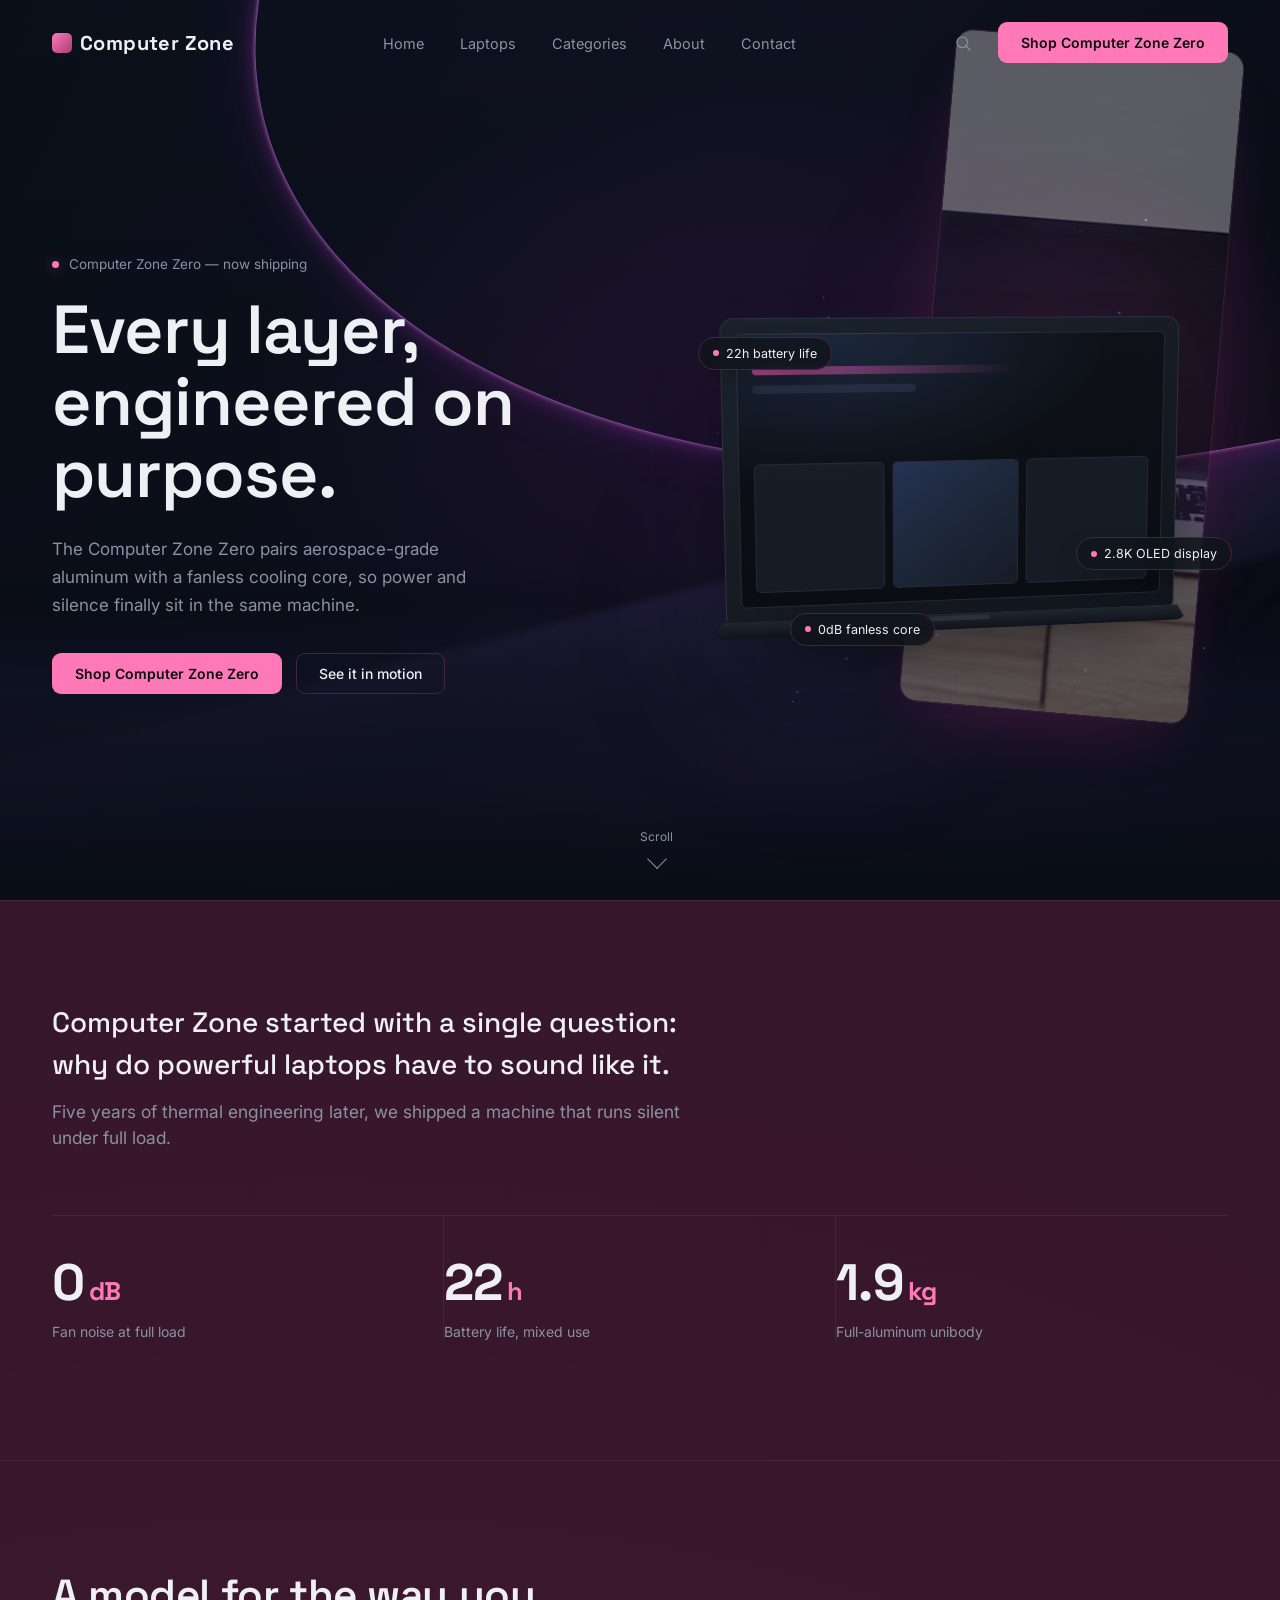
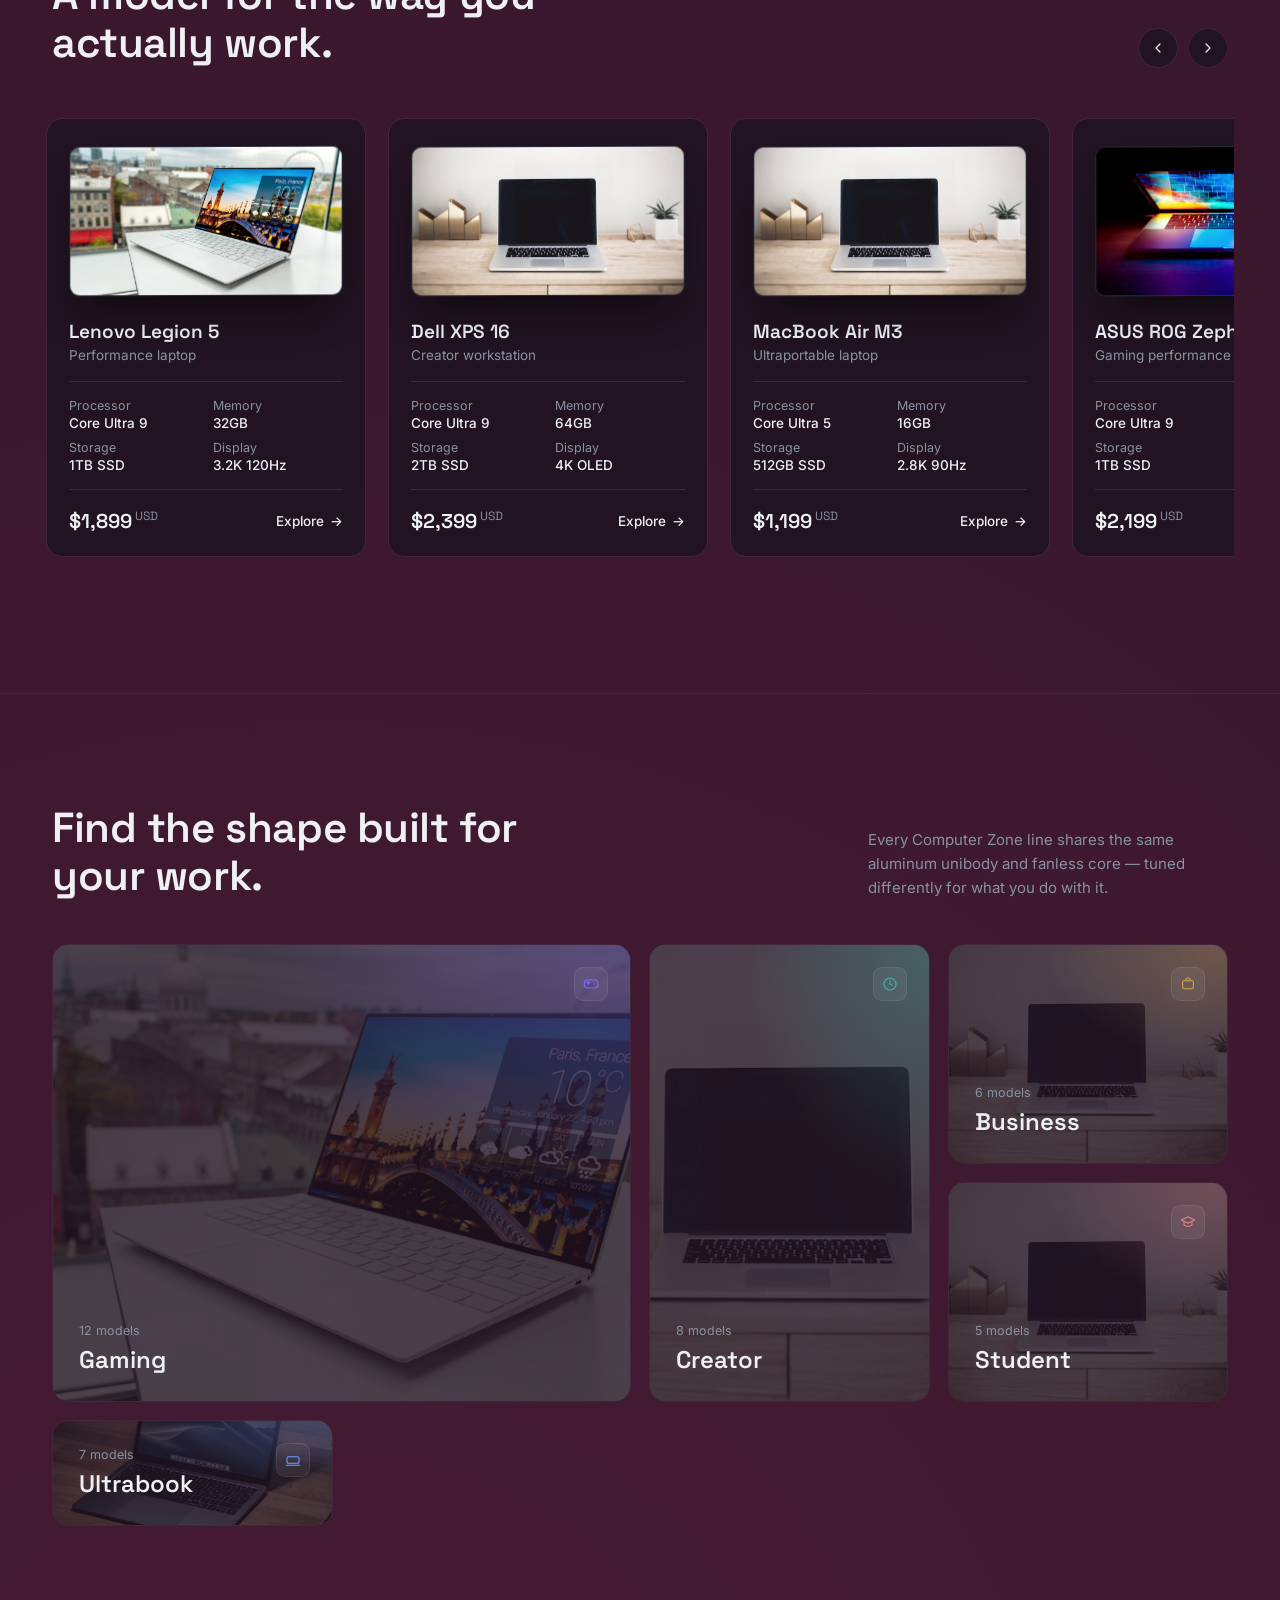
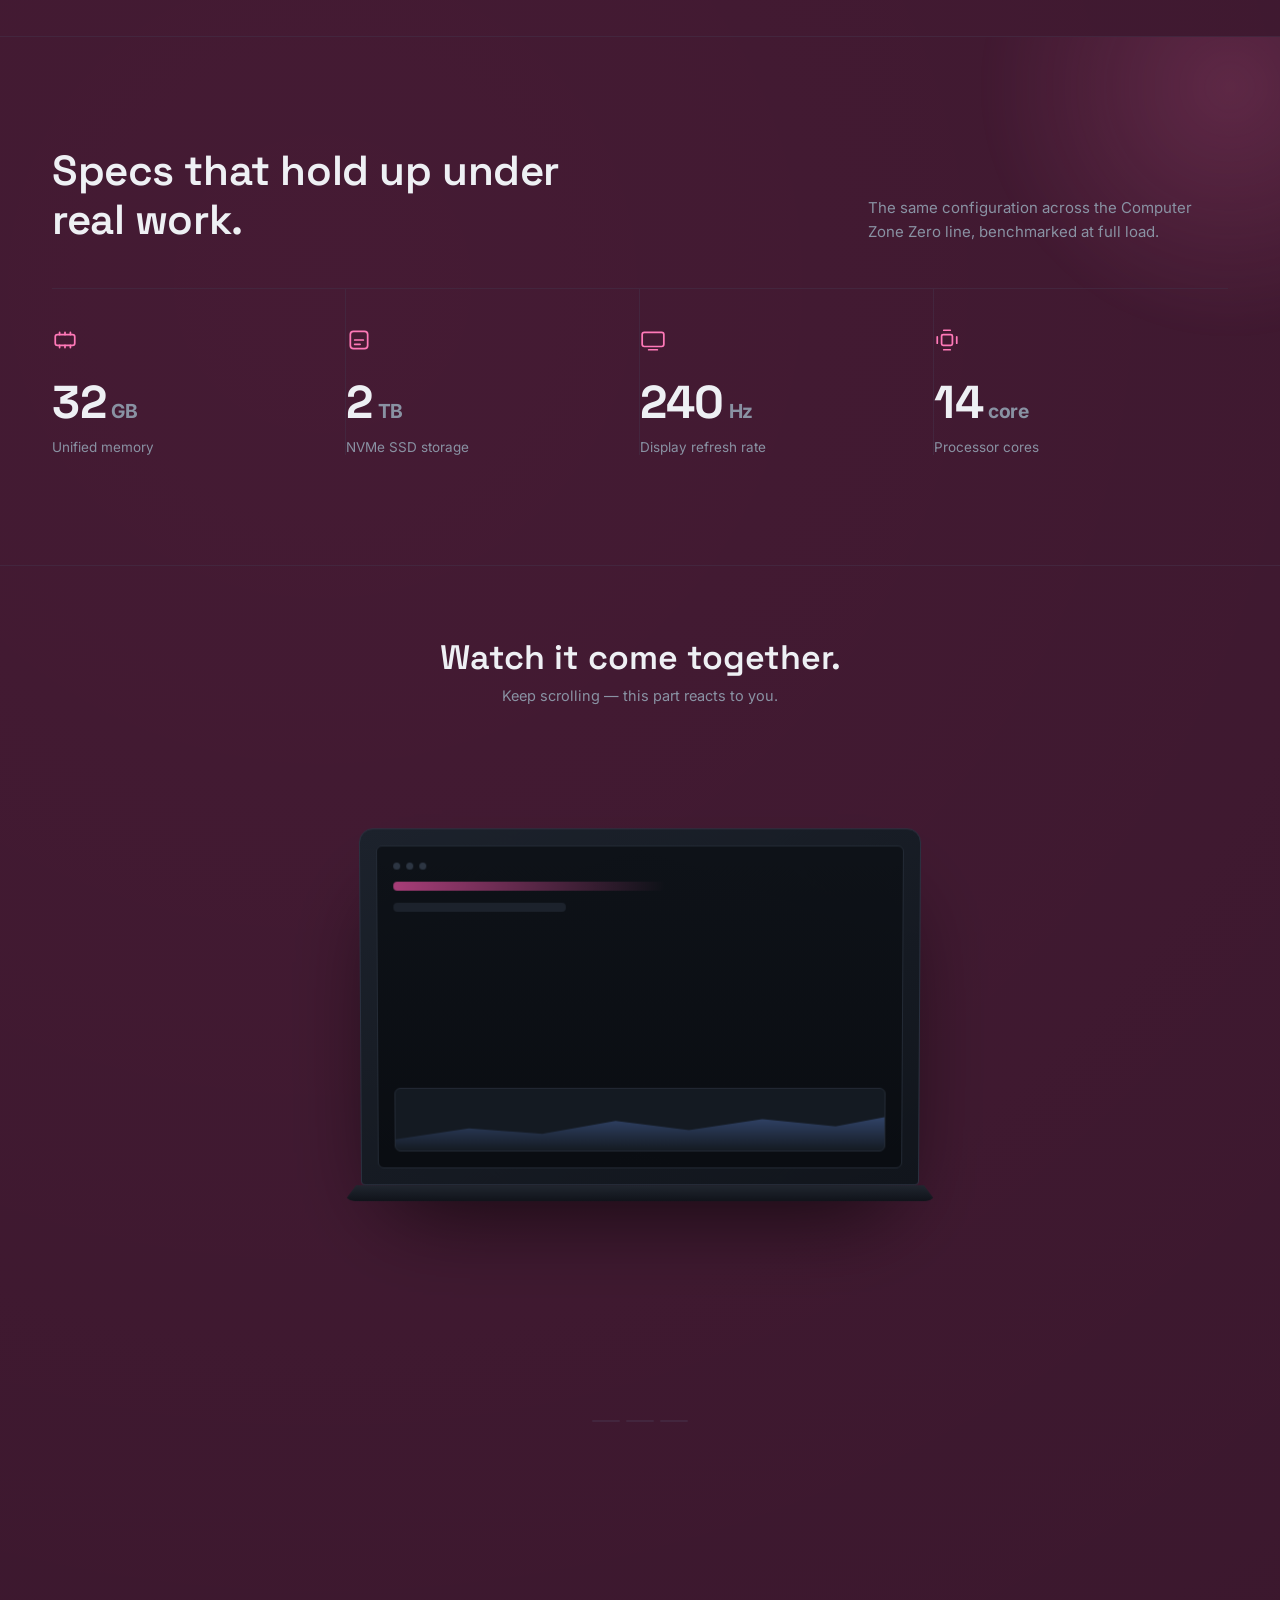
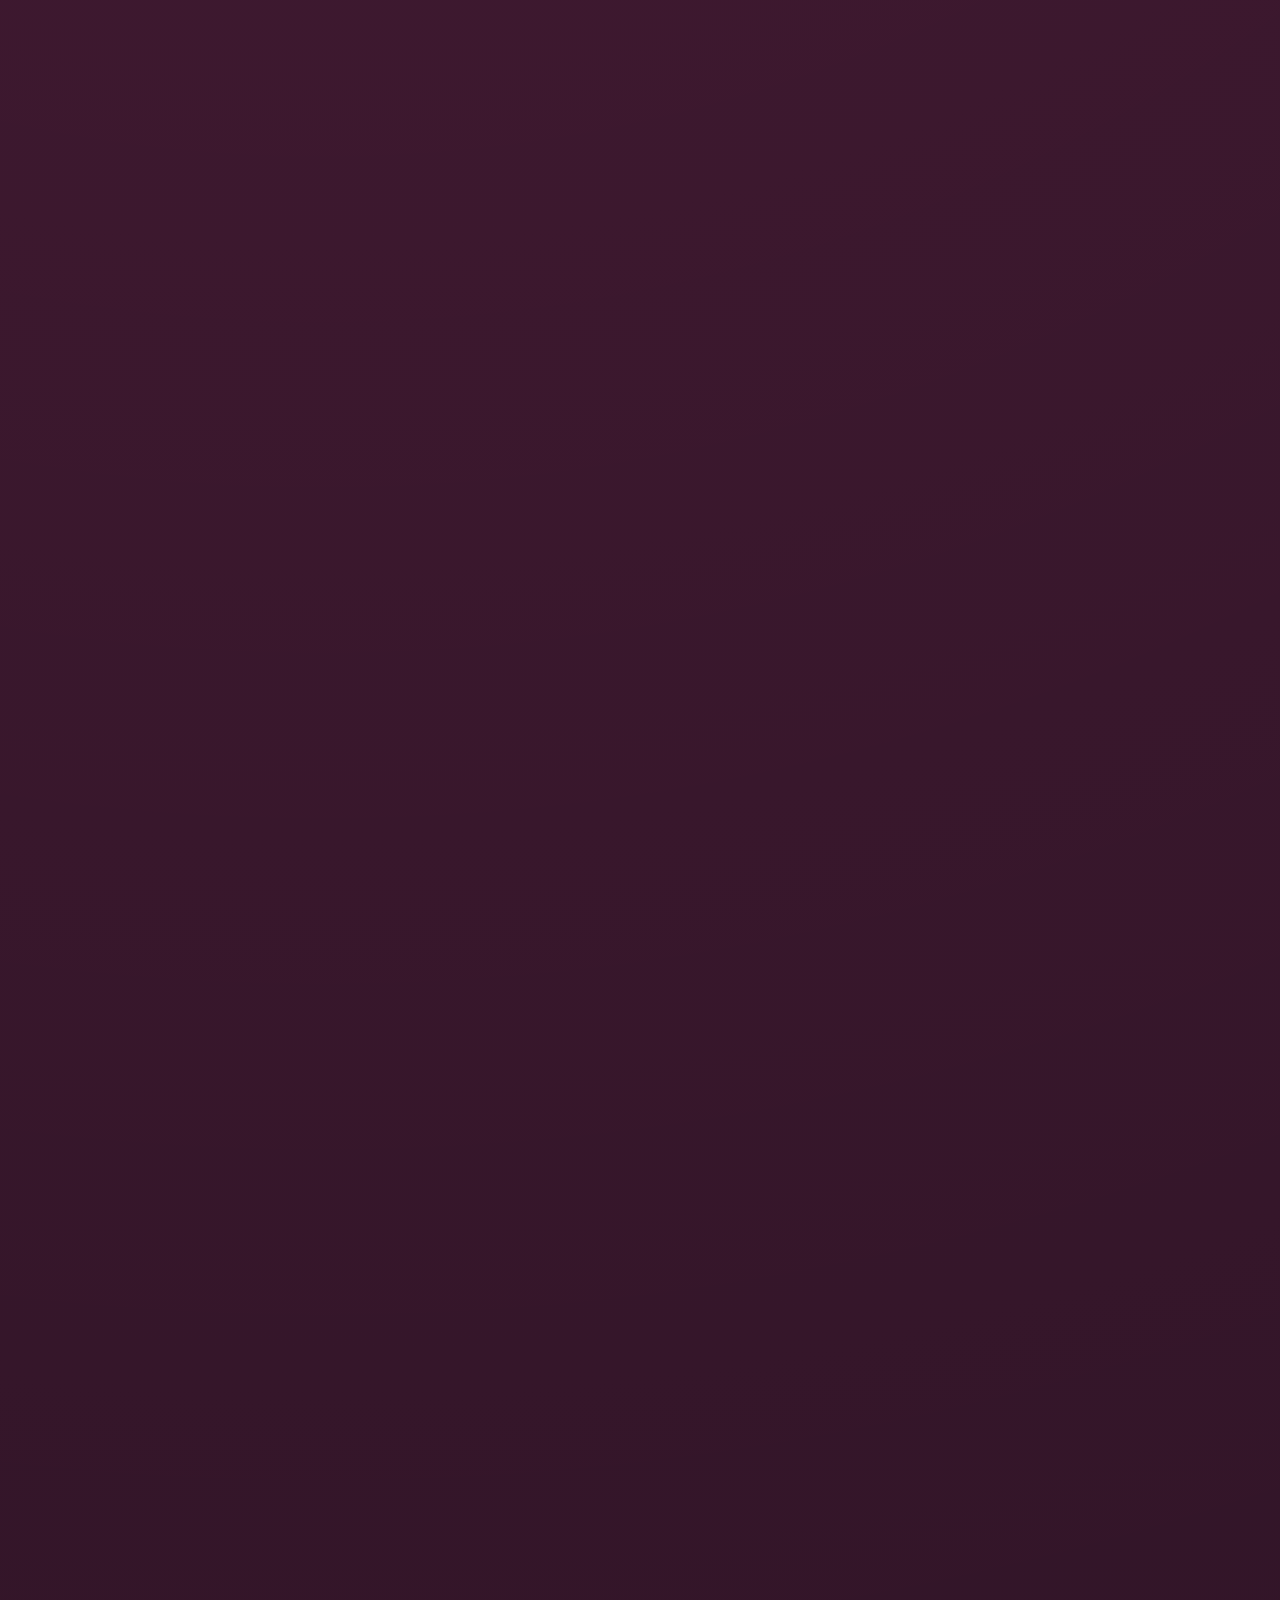
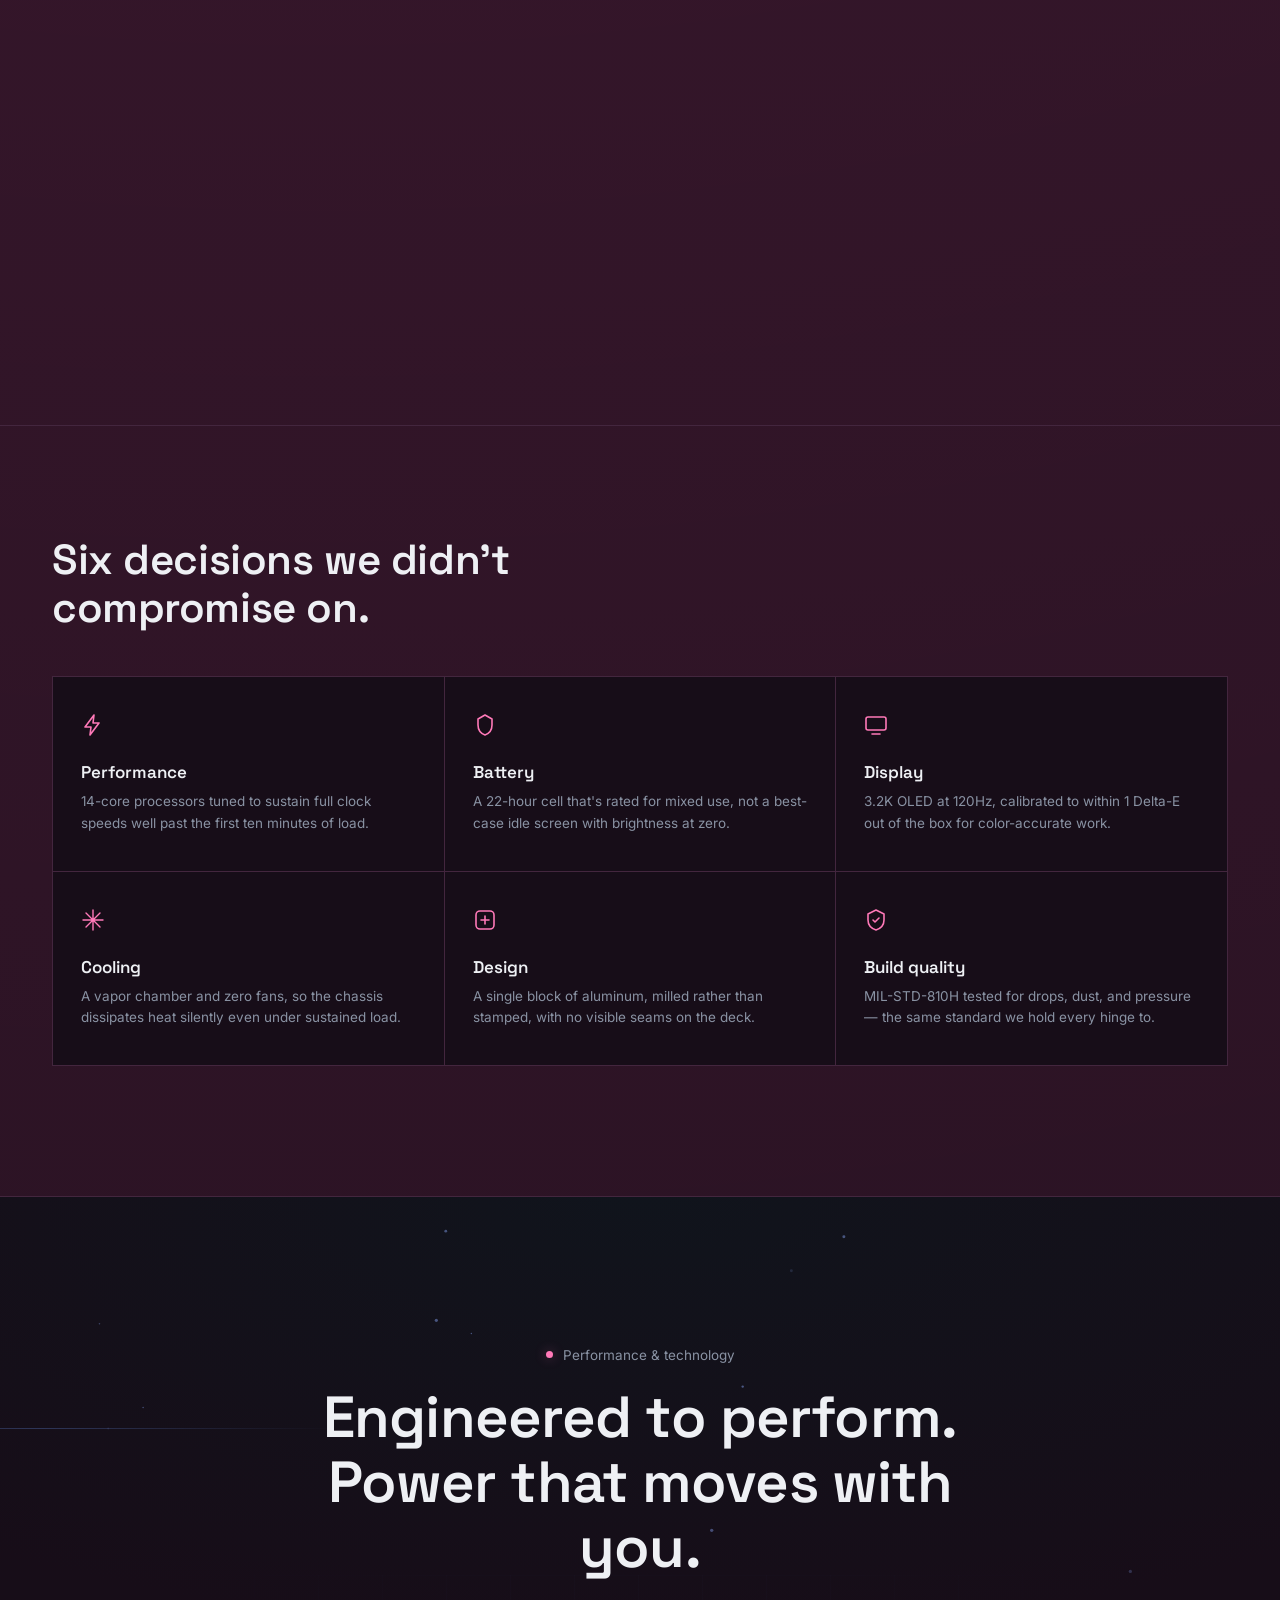
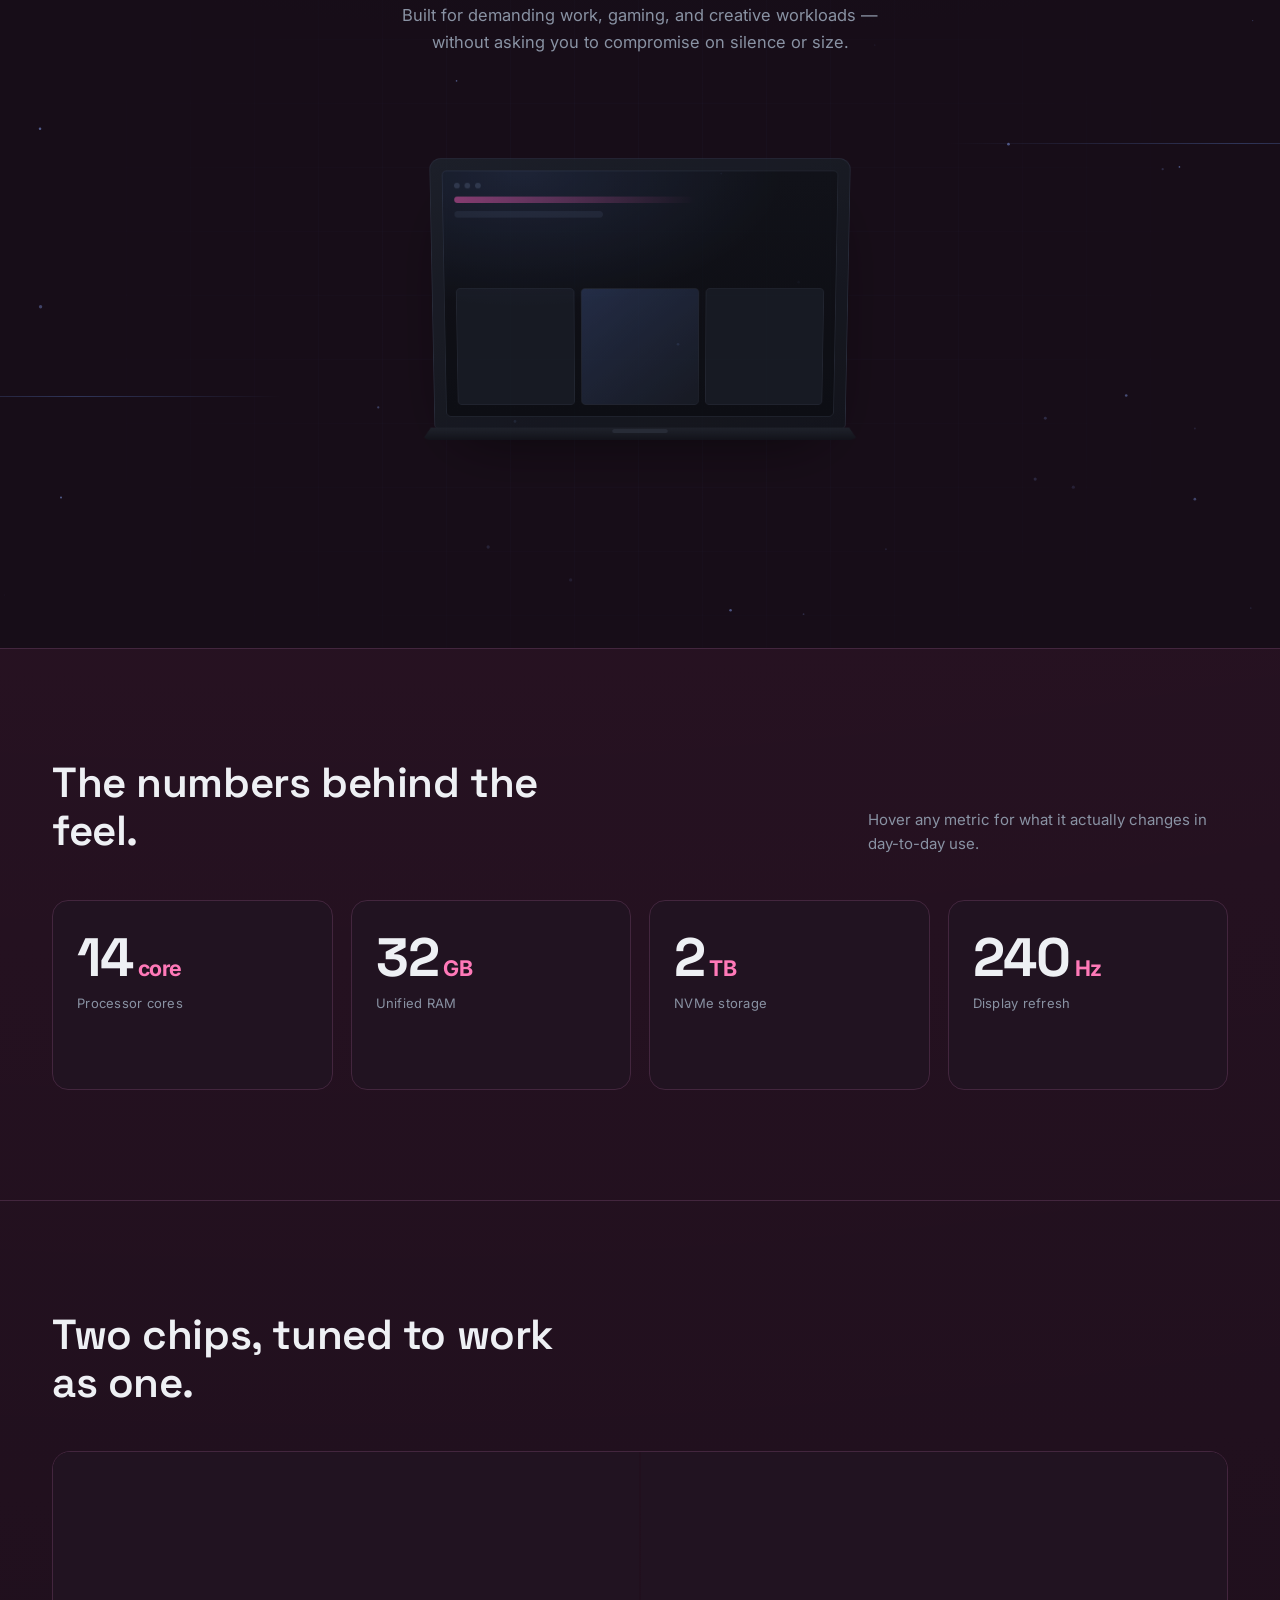
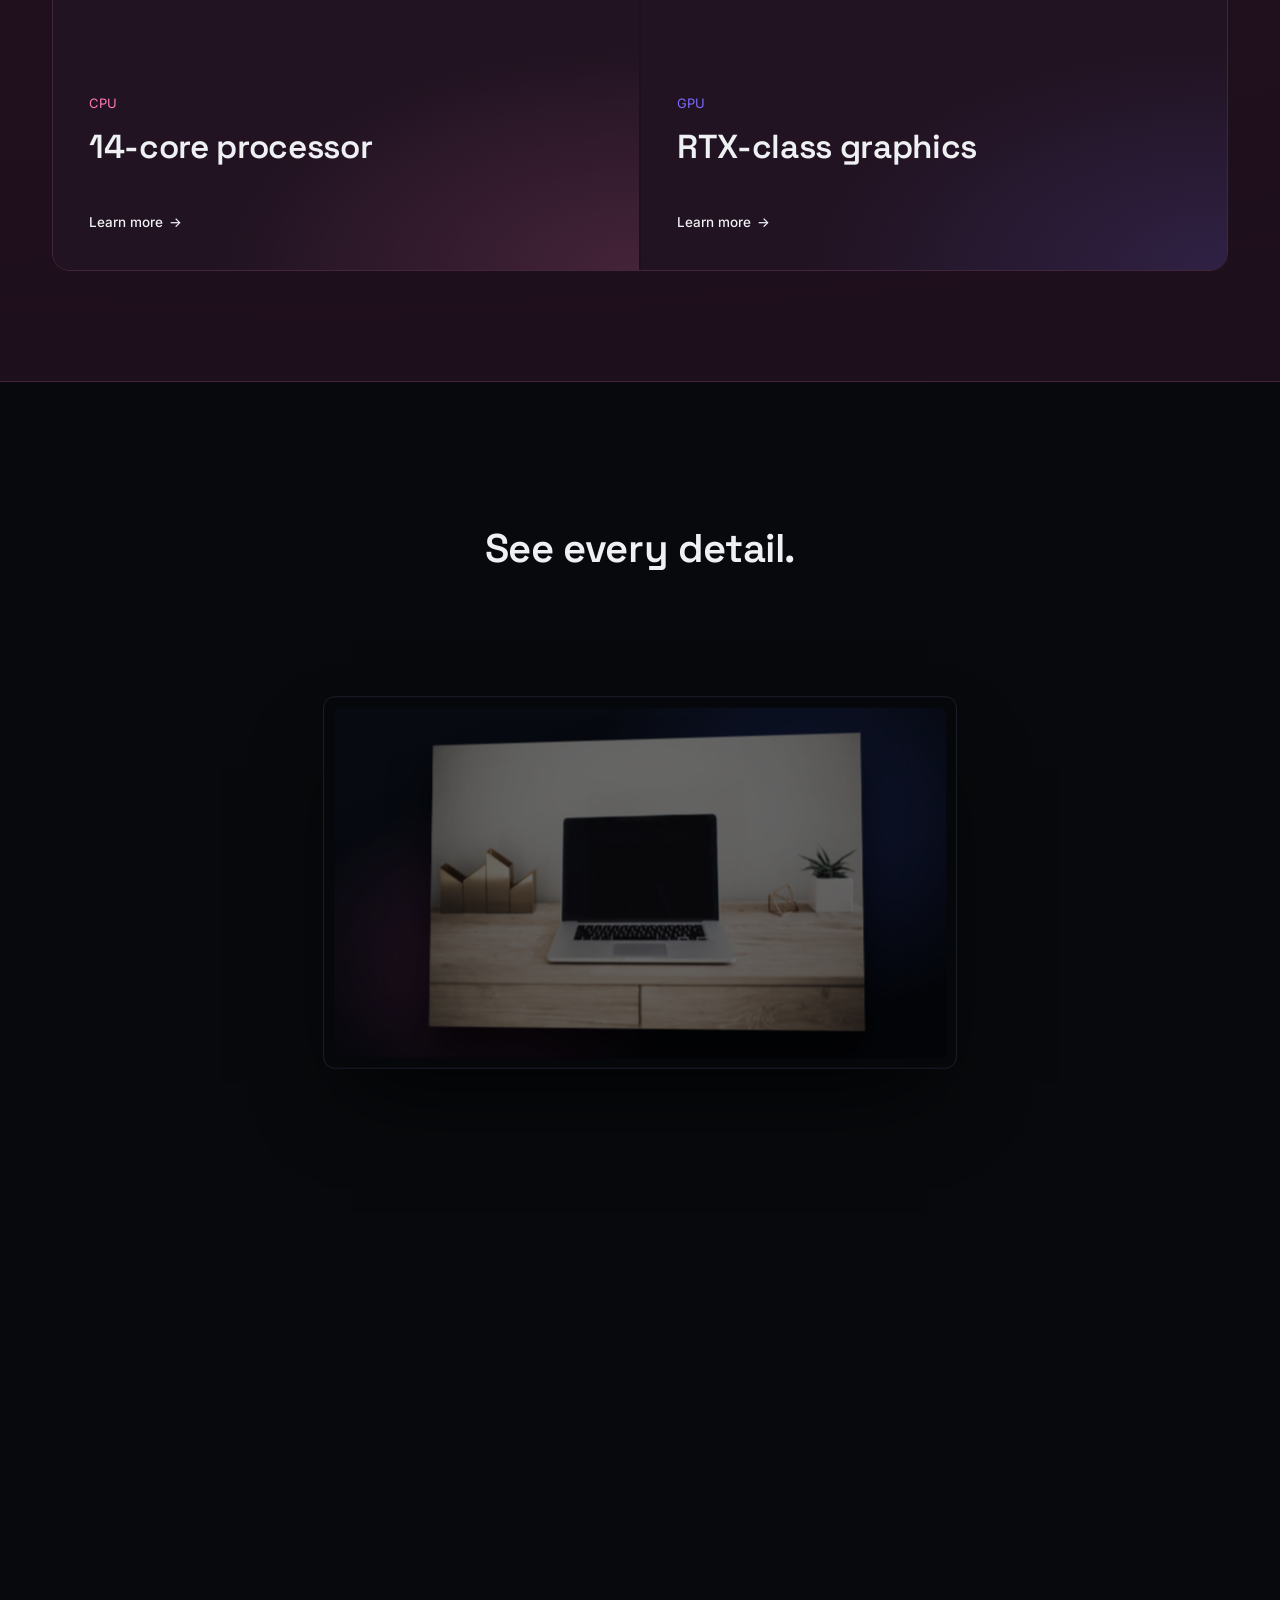
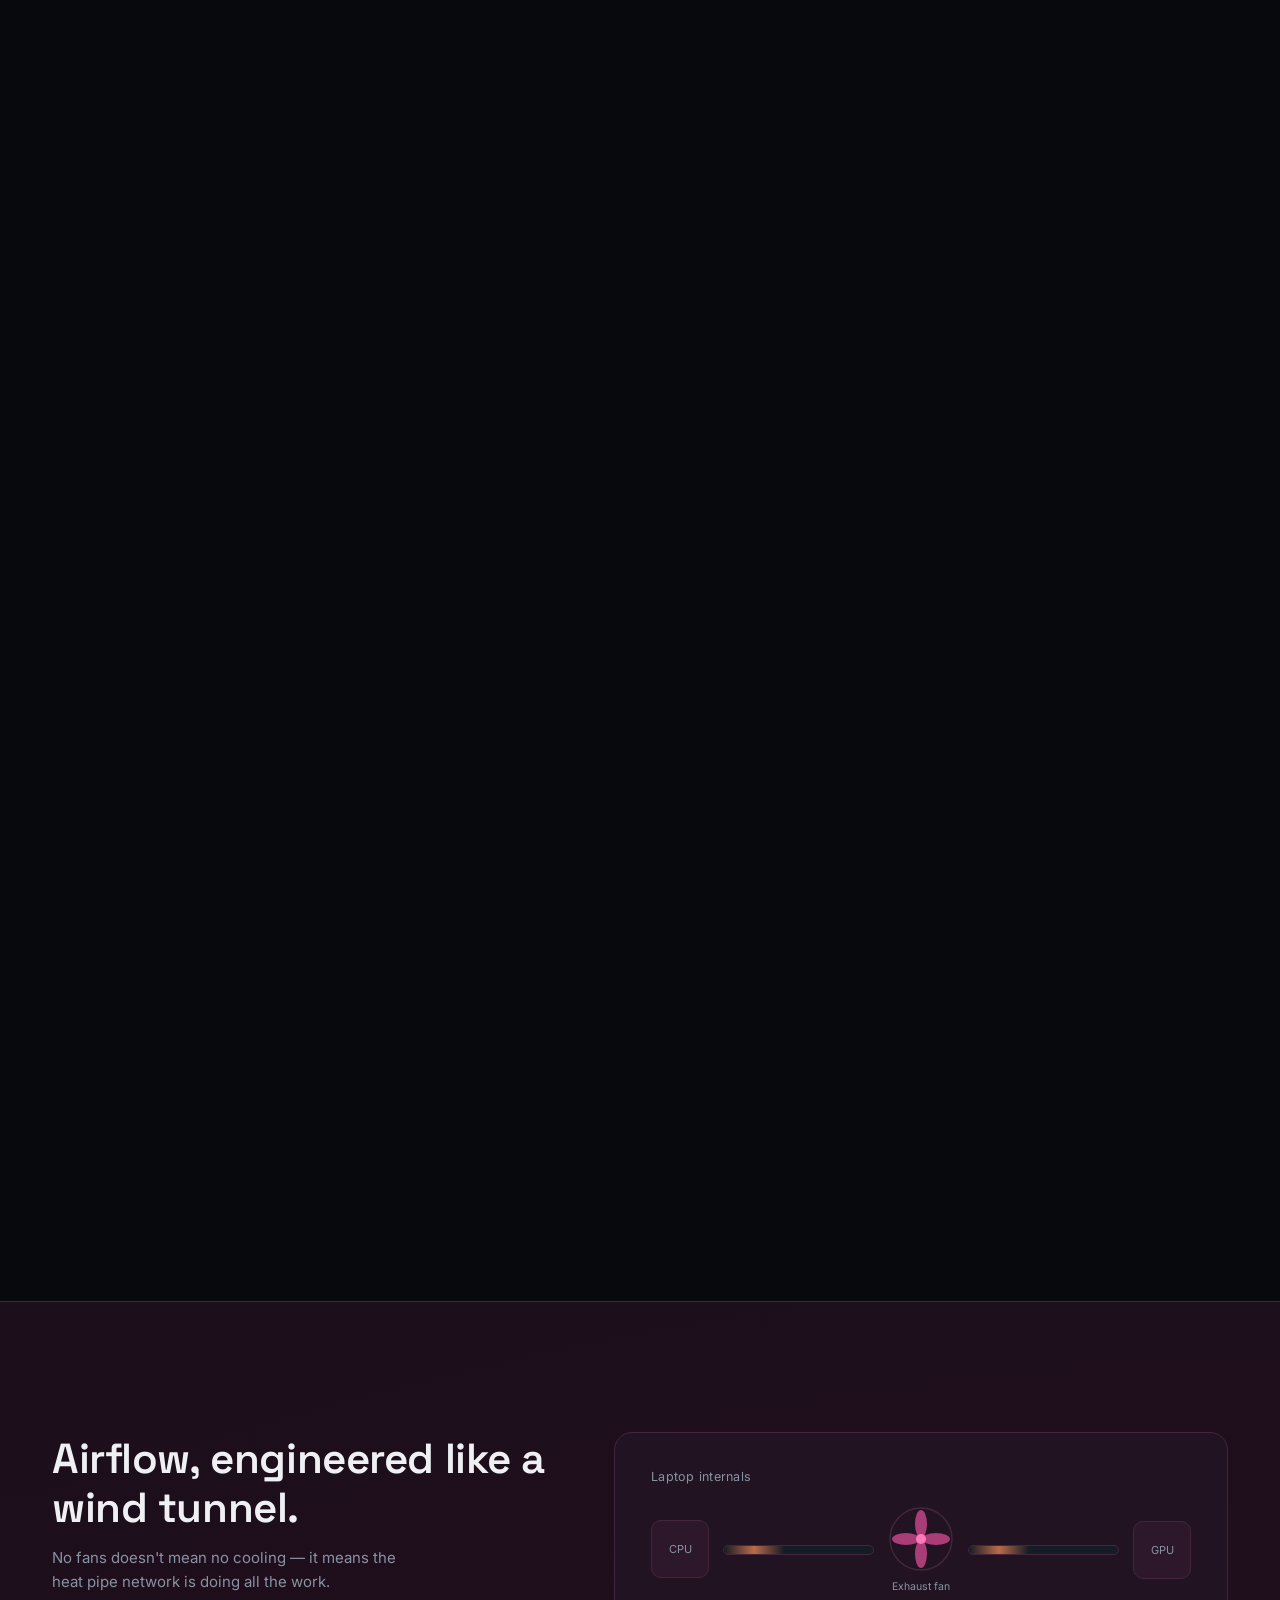
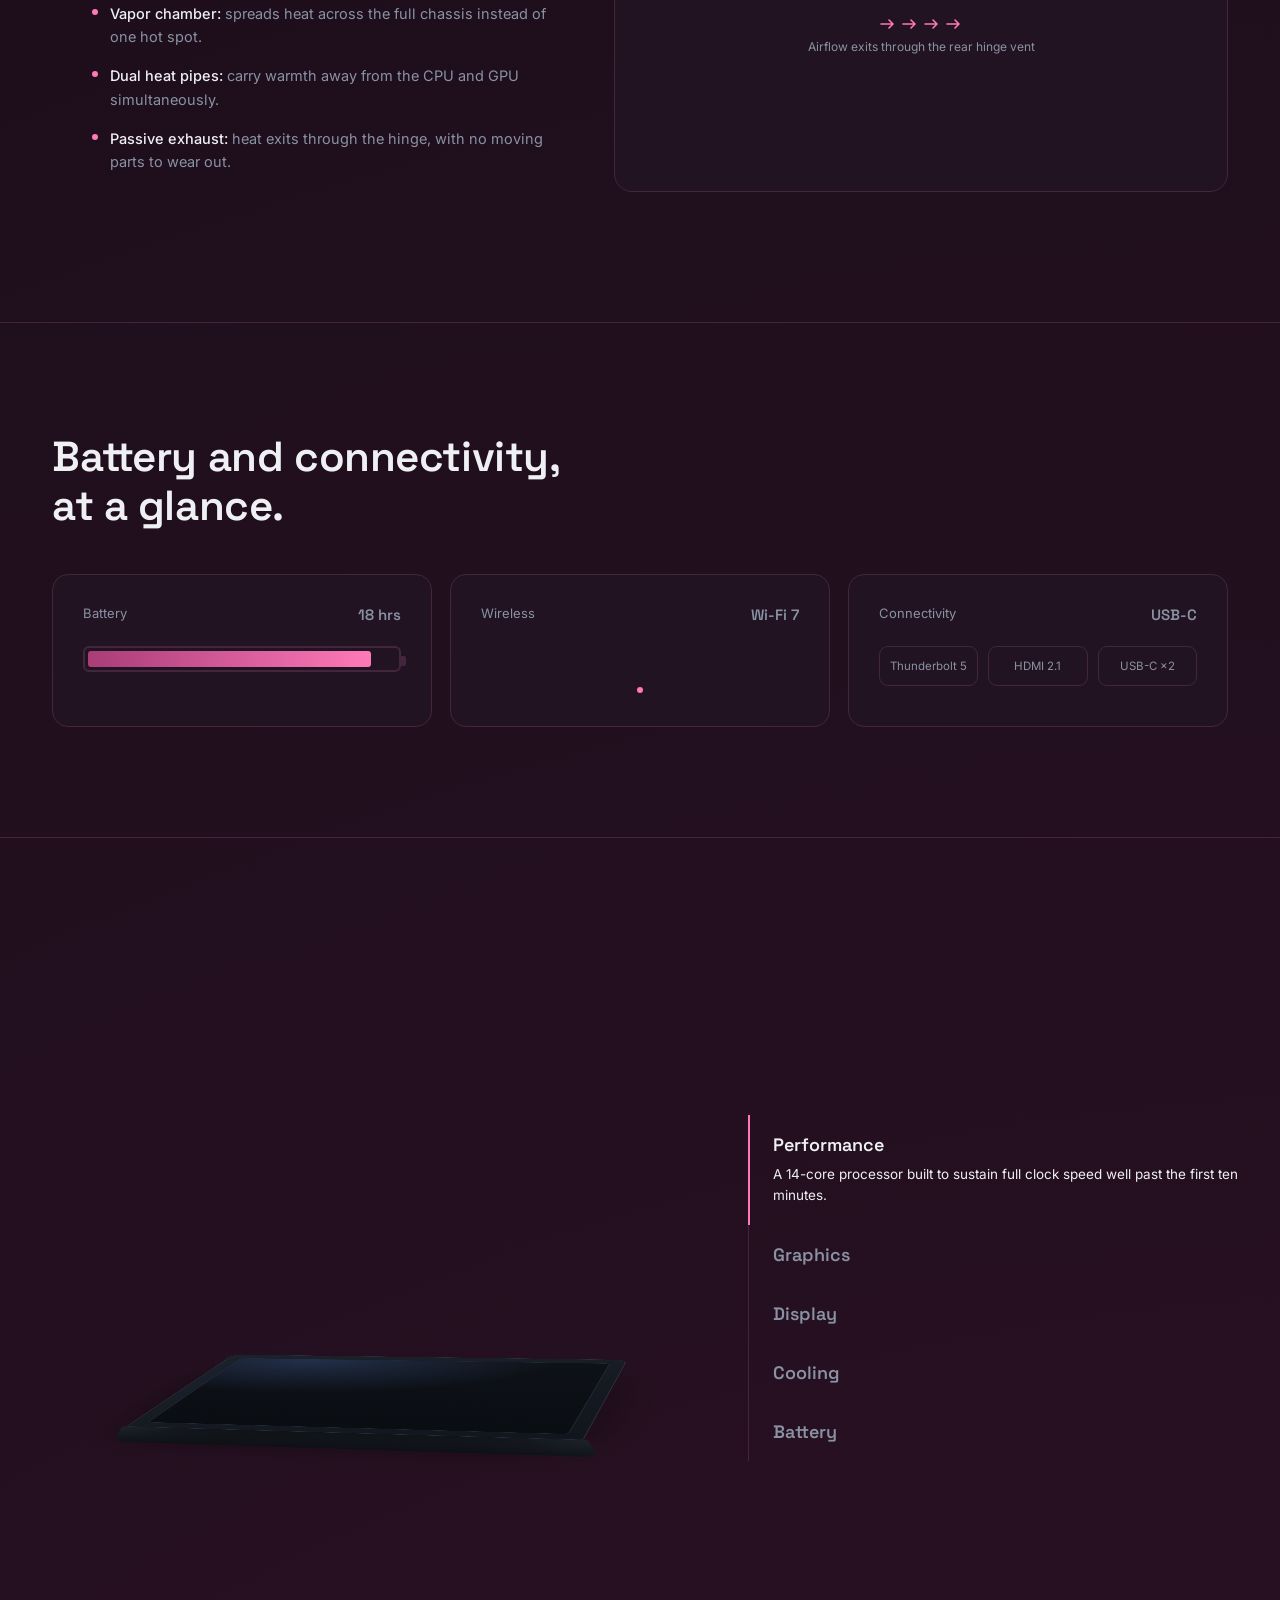
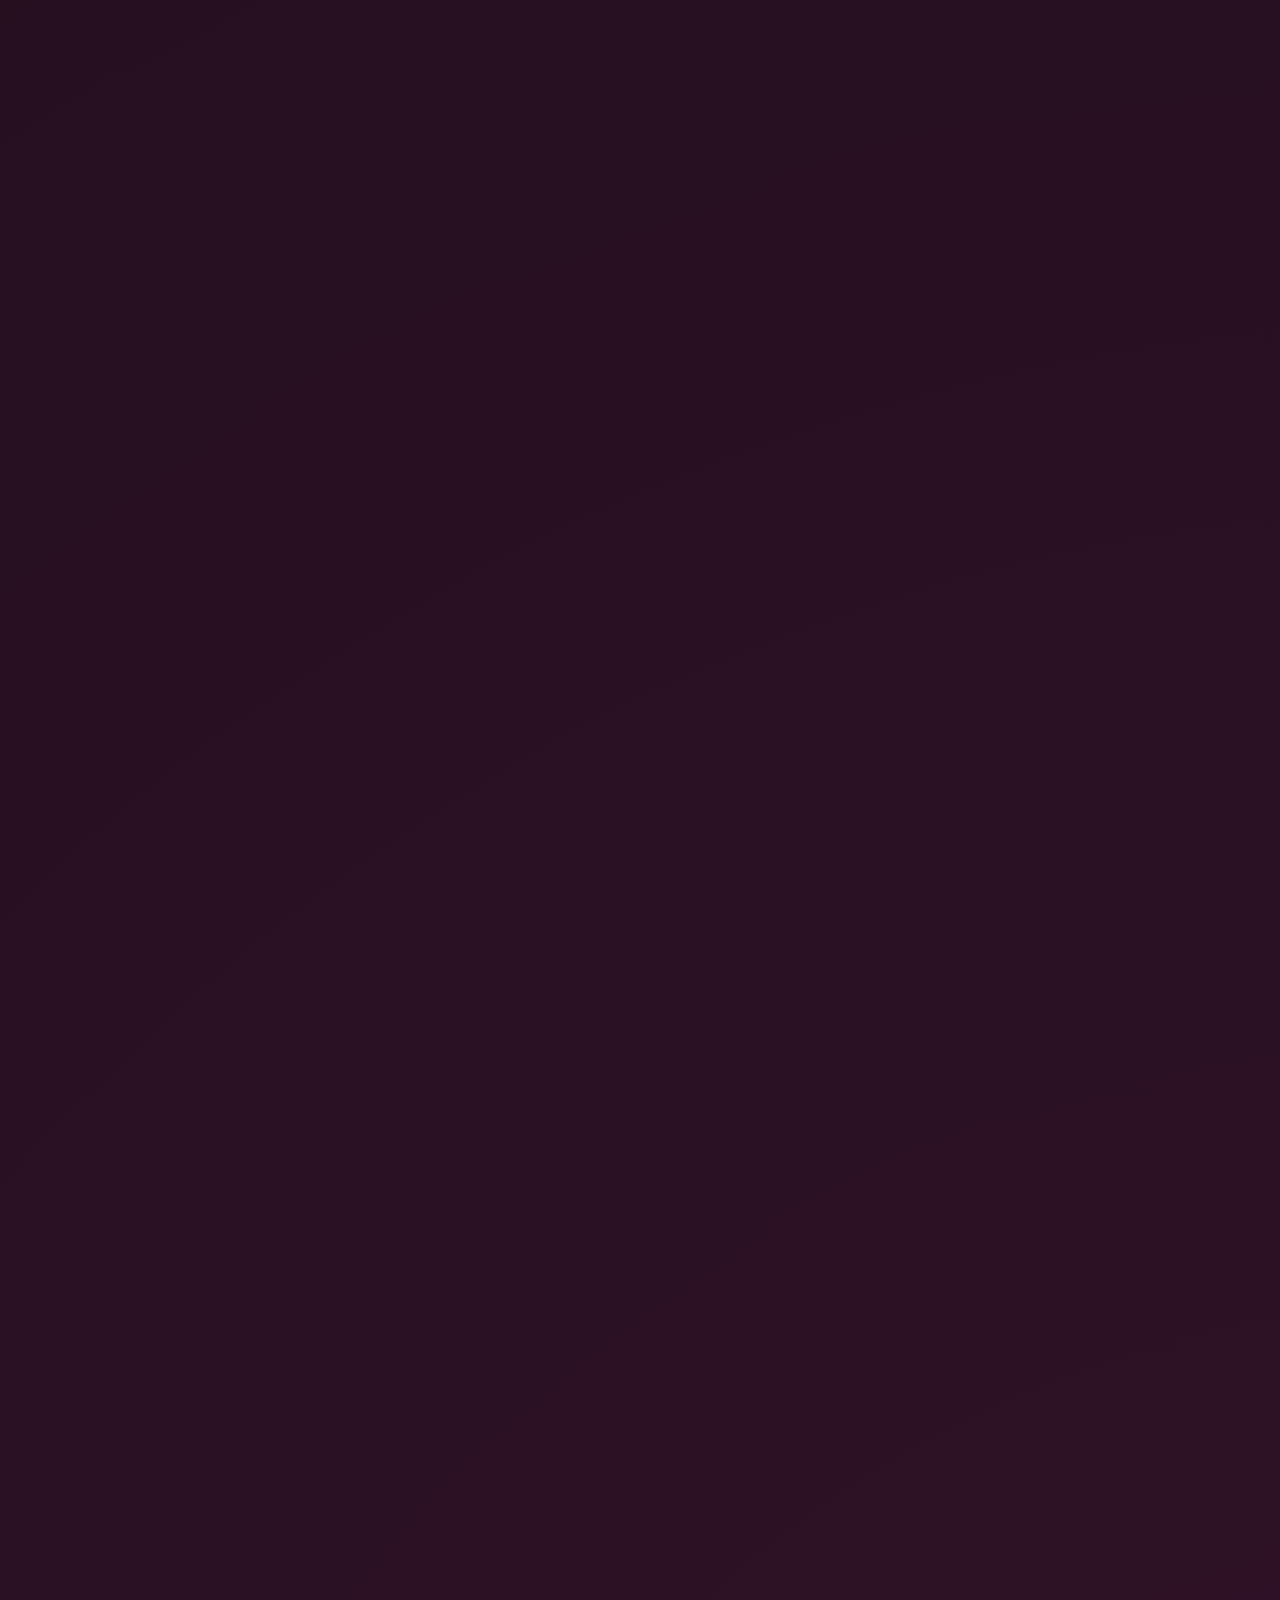
==== Strata-Laptop-Website/index.html @ ce7420df "first commit" ====
<!DOCTYPE html>
<html lang="en">
<head>
<meta charset="UTF-8">
<meta name="viewport" content="width=device-width, initial-scale=1.0">
<title>Computer Zone — Every layer, engineered on purpose.</title>
<link rel="preconnect" href="https://fonts.googleapis.com">
<link href="https://fonts.googleapis.com/css2?family=Space+Grotesk:wght@500;600;700&family=Inter:wght@400;500;600&display=swap" rel="stylesheet">
<link rel="stylesheet" href="css/style.css">

</head>
<body>

<nav class="navbar" id="navbar">
  <div class="wrap nav-inner">
    <a href="index.html" class="logo"><span class="logo-mark"></span>Computer Zone</a>
    <ul class="nav-links">
      <li><a href="index.html">Home</a></li>
      <li><a href="laptops.html">Laptops</a></li>
      <li><a href="categories.html">Categories</a></li>
      <li><a href="about.html">About</a></li>
      <li><a href="contact.html">Contact</a></li>
    </ul>
    <div class="nav-right">
      <div class="search-wrap">
        <input type="text" class="search-input" id="searchInput" placeholder="Search laptops…">
        <button class="search-btn" id="searchBtn" aria-label="Toggle search">
          <svg width="18" height="18" viewBox="0 0 24 24" fill="none"><circle cx="11" cy="11" r="7" stroke="currentColor" stroke-width="1.6"/><path d="M21 21l-4.3-4.3" stroke="currentColor" stroke-width="1.6" stroke-linecap="round"/></svg>
        </button>
      </div>
      <a href="product.html" class="btn btn-primary">Shop Computer Zone Zero</a>
      <button class="menu-toggle" id="menuToggle" aria-label="Open menu"><span></span><span></span><span></span></button>
    </div>
  </div>
</nav>

<div class="mobile-panel" id="mobilePanel">
  <a href="index.html">Home</a>
  <a href="laptops.html">Laptops</a>
  <a href="categories.html">Categories</a>
  <a href="about.html">About</a>
  <a href="contact.html">Contact</a>
  <a href="product.html" class="btn btn-primary">Shop Computer Zone Zero</a>
</div>

<section class="hero">
  <div class="wrap hero-grid">
    <div class="hero-copy">
      <div class="eyebrow-line"><span class="dot"></span><span>Computer Zone Zero — now shipping</span></div>
      <h1 class="hero-heading">
        <span class="line"><span>Every layer,</span></span>
        <span class="line"><span>engineered on purpose.</span></span>
      </h1>
      <p class="hero-desc">The Computer Zone Zero pairs aerospace-grade aluminum with a fanless cooling core, so power and silence finally sit in the same machine.</p>
      <div class="hero-ctas">
        <a href="product.html" class="btn btn-primary">Shop Computer Zone Zero</a>
        <a href="index.html#showcaseSection" class="btn btn-ghost">See it in motion</a>
      </div>
    </div>

    <div class="hero-visual" id="heroVisual">
      <div class="cursor-glow" id="cursorGlow"></div>
      <div class="blob blob-1"></div>
      <div class="blob blob-2"></div>
      <canvas id="particles"></canvas>
      <img class="dummy-laptop-image" src="assets/laptop-hero.jpg" alt="Dummy laptop product photo" width="900" height="675" loading="eager" fetchpriority="high" decoding="async">

      <div class="laptop-stage" id="laptopStage">
        <div class="laptop" id="laptop">
          <div class="laptop-screen">
            <div class="screen-glow"></div>
            <div class="screen-ui">
              <div class="ui-topbar"><span></span><span></span><span></span></div>
              <div class="ui-row wide"></div>
              <div class="ui-row"></div>
              <div class="ui-grid">
                <div class="ui-card"></div><div class="ui-card"></div><div class="ui-card"></div>
              </div>
            </div>
          </div>
          <div class="laptop-base"><div class="laptop-trackpad"></div></div>
        </div>
        <div class="badge badge-1">22h battery life</div>
        <div class="badge badge-2">2.8K OLED display</div>
        <div class="badge badge-3">0dB fanless core</div>
      </div>
    </div>
  </div>

  <div class="scroll-indicator" id="scrollIndicator">
    <span>Scroll</span>
    <span class="chev"></span>
  </div>
</section>

<section class="brand-intro">
  <div class="wrap">
    <p class="brand-statement" id="brandStatement">
      Computer Zone started with a single question: why do powerful laptops have to sound like it.
      <em>Five years of thermal engineering later, we shipped a machine that runs silent under full load.</em>
    </p>
    <div class="stats-row">
      <div class="stat" data-count="0" data-unit="dB">
        <div class="stat-num"><span class="num">0</span><span class="unit">dB</span></div>
        <div class="stat-label">Fan noise at full load</div>
      </div>
      <div class="stat" data-count="22" data-unit="h">
        <div class="stat-num"><span class="num">0</span><span class="unit">h</span></div>
        <div class="stat-label">Battery life, mixed use</div>
      </div>
      <div class="stat" data-count="1.9" data-unit="kg">
        <div class="stat-num"><span class="num">0</span><span class="unit">kg</span></div>
        <div class="stat-label">Full-aluminum unibody</div>
      </div>
    </div>
  </div>
</section>

<!-- ==========================================================
     MODULE 2 — LAPTOP DISCOVERY & PRODUCT EXPERIENCE
========================================================== -->

<!-- 1. Featured Laptops -->
<section class="laptops-section">
  <div class="wrap">
    <div class="section-head reveal" data-reveal>
      <h2>A model for the way you actually work.</h2>
      <div class="carousel-controls">
        <button class="carousel-btn" id="carPrev" aria-label="Previous laptop">
          <svg width="16" height="16" viewBox="0 0 24 24" fill="none"><path d="M15 18l-6-6 6-6" stroke="currentColor" stroke-width="1.8" stroke-linecap="round" stroke-linejoin="round"/></svg>
        </button>
        <button class="carousel-btn" id="carNext" aria-label="Next laptop">
          <svg width="16" height="16" viewBox="0 0 24 24" fill="none"><path d="M9 18l6-6-6-6" stroke="currentColor" stroke-width="1.8" stroke-linecap="round" stroke-linejoin="round"/></svg>
        </button>
      </div>
    </div>

    <div class="carousel-track" id="carouselTrack">

      <article class="product-card" style="--card-accent:#6e9bff" data-tilt>
        <div class="card-glow"></div>
        <div class="card-inner">
          <span class="card-tag">Fanless</span>
          <div class="device-stage"><img class="product-image" src="assets/laptop-gaming.jpg" alt="Lenovo Legion 5 laptop" loading="lazy"></div>
          <h3 class="product-name">Lenovo Legion 5</h3>
          <p class="product-tagline">Performance laptop</p>
          <div class="spec-grid">
            <div class="spec-item">Processor<b>Core Ultra 9</b></div>
            <div class="spec-item">Memory<b>32GB</b></div>
            <div class="spec-item">Storage<b>1TB SSD</b></div>
            <div class="spec-item">Display<b>3.2K 120Hz</b></div>
          </div>
          <div class="card-footer">
            <span class="price">$1,899<sup>USD</sup></span>
            <a href="product.html" class="explore-link">Explore<span class="arrow">→</span></a>
          </div>
        </div>
      </article>

      <article class="product-card" style="--card-accent:#7c6cff" data-tilt>
        <div class="card-glow"></div>
        <div class="card-inner">
          <span class="card-tag">Creator</span>
          <div class="device-stage"><img class="product-image" src="assets/laptop-hero.jpg" alt="Dell XPS 16 laptop" loading="lazy"></div>
          <h3 class="product-name">Dell XPS 16</h3>
          <p class="product-tagline">Creator workstation</p>
          <div class="spec-grid">
            <div class="spec-item">Processor<b>Core Ultra 9</b></div>
            <div class="spec-item">Memory<b>64GB</b></div>
            <div class="spec-item">Storage<b>2TB SSD</b></div>
            <div class="spec-item">Display<b>4K OLED</b></div>
          </div>
          <div class="card-footer">
            <span class="price">$2,399<sup>USD</sup></span>
            <a href="laptops.html#dell-xps-16" class="explore-link">Explore<span class="arrow">→</span></a>
          </div>
        </div>
      </article>

      <article class="product-card" style="--card-accent:#e0838a" data-tilt>
        <div class="card-glow"></div>
        <div class="card-inner">
          <span class="card-tag">Everyday</span>
          <div class="device-stage"><img class="product-image" src="assets/laptop-hero.jpg" alt="MacBook Air laptop" loading="lazy"></div>
          <h3 class="product-name">MacBook Air M3</h3>
          <p class="product-tagline">Ultraportable laptop</p>
          <div class="spec-grid">
            <div class="spec-item">Processor<b>Core Ultra 5</b></div>
            <div class="spec-item">Memory<b>16GB</b></div>
            <div class="spec-item">Storage<b>512GB SSD</b></div>
            <div class="spec-item">Display<b>2.8K 90Hz</b></div>
          </div>
          <div class="card-footer">
            <span class="price">$1,199<sup>USD</sup></span>
            <a href="laptops.html#macbook-air-m3" class="explore-link">Explore<span class="arrow">→</span></a>
          </div>
        </div>
      </article>

      <article class="product-card" style="--card-accent:#3fb8ac" data-tilt>
        <div class="card-glow"></div>
        <div class="card-inner">
          <span class="card-tag">240Hz</span>
          <div class="device-stage"><img class="product-image" src="assets/laptop-rog.jpg" alt="ASUS ROG Zephyrus G16 laptop" loading="lazy"></div>
          <h3 class="product-name">ASUS ROG Zephyrus G16</h3>
          <p class="product-tagline">Gaming performance</p>
          <div class="spec-grid">
            <div class="spec-item">Processor<b>Core Ultra 9</b></div>
            <div class="spec-item">Memory<b>32GB</b></div>
            <div class="spec-item">Storage<b>1TB SSD</b></div>
            <div class="spec-item">Display<b>240Hz QHD</b></div>
          </div>
          <div class="card-footer">
            <span class="price">$2,199<sup>USD</sup></span>
            <a href="laptops.html#asus-rog-zephyrus-g16" class="explore-link">Explore<span class="arrow">→</span></a>
          </div>
        </div>
      </article>

      <article class="product-card" style="--card-accent:#d9a15b" data-tilt>
        <div class="card-glow"></div>
        <div class="card-inner">
          <span class="card-tag">Essentials</span>
          <div class="device-stage"><img class="product-image" src="assets/laptop-hp.jpg" alt="HP Pavilion 15 laptop" loading="lazy"></div>
          <h3 class="product-name">HP Pavilion 15</h3>
          <p class="product-tagline">Student laptop</p>
          <div class="spec-grid">
            <div class="spec-item">Processor<b>Core Ultra 5</b></div>
            <div class="spec-item">Memory<b>16GB</b></div>
            <div class="spec-item">Storage<b>512GB SSD</b></div>
            <div class="spec-item">Display<b>FHD+</b></div>
          </div>
          <div class="card-footer">
            <span class="price">$899<sup>USD</sup></span>
            <a href="laptops.html#hp-pavilion-15" class="explore-link">Explore<span class="arrow">→</span></a>
          </div>
        </div>
      </article>

    </div>
  </div>
</section>

<!-- 2. Laptop Categories -->
<section class="categories-section">
  <div class="wrap">
    <div class="section-head reveal" data-reveal>
      <h2>Find the shape built for your work.</h2>
      <p>Every Computer Zone line shares the same aluminum unibody and fanless core — tuned differently for what you do with it.</p>
    </div>

    <div class="category-grid">
      <a href="categories.html#gaming" class="category-card large reveal" data-reveal data-tilt-cat style="--cc:var(--cat-gaming)">
        <img class="cat-image" src="assets/laptop-gaming.jpg" alt="Gaming laptop setup" loading="lazy">
        <div class="cat-wash"></div>
        <div class="cat-glyph">
          <svg width="16" height="16" viewBox="0 0 24 24" fill="none"><path d="M6 10h4M8 8v4M15 9h.01M18 12h.01" stroke="currentColor" stroke-width="1.8" stroke-linecap="round"/><rect x="2" y="6" width="20" height="12" rx="4" stroke="currentColor" stroke-width="1.6"/></svg>
        </div>
        <div class="cat-count">12 models</div>
        <div class="cat-name">Gaming</div>
      </a>

      <a href="categories.html#creator" class="category-card tall reveal" data-reveal data-tilt-cat style="--cc:var(--cat-creator)">
        <img class="cat-image" src="assets/laptop-hero.jpg" alt="Creator laptop" loading="lazy">
        <div class="cat-wash"></div>
        <div class="cat-glyph">
          <svg width="16" height="16" viewBox="0 0 24 24" fill="none"><circle cx="12" cy="12" r="9" stroke="currentColor" stroke-width="1.6"/><path d="M12 7v5l3 2" stroke="currentColor" stroke-width="1.6" stroke-linecap="round"/></svg>
        </div>
        <div class="cat-count">8 models</div>
        <div class="cat-name">Creator</div>
      </a>

      <a href="categories.html#business" class="category-card reveal" data-reveal data-tilt-cat style="--cc:var(--cat-business)">
        <img class="cat-image" src="assets/laptop-hero.jpg" alt="Business laptop" loading="lazy">
        <div class="cat-wash"></div>
        <div class="cat-glyph">
          <svg width="16" height="16" viewBox="0 0 24 24" fill="none"><rect x="4" y="7" width="16" height="12" rx="2" stroke="currentColor" stroke-width="1.6"/><path d="M9 7V5a2 2 0 012-2h2a2 2 0 012 2v2" stroke="currentColor" stroke-width="1.6"/></svg>
        </div>
        <div class="cat-count">6 models</div>
        <div class="cat-name">Business</div>
      </a>

      <a href="categories.html#student" class="category-card reveal" data-reveal data-tilt-cat style="--cc:var(--cat-student)">
        <img class="cat-image" src="assets/laptop-hero.jpg" alt="Student laptop" loading="lazy">
        <div class="cat-wash"></div>
        <div class="cat-glyph">
          <svg width="16" height="16" viewBox="0 0 24 24" fill="none"><path d="M2 9l10-5 10 5-10 5-10-5z" stroke="currentColor" stroke-width="1.6" stroke-linejoin="round"/><path d="M6 11v5c0 1 3 2.5 6 2.5s6-1.5 6-2.5v-5" stroke="currentColor" stroke-width="1.6"/></svg>
        </div>
        <div class="cat-count">5 models</div>
        <div class="cat-name">Student</div>
      </a>

      <a href="categories.html#ultrabook" class="category-card reveal" data-reveal data-tilt-cat style="--cc:var(--cat-ultrabook)">
        <img class="cat-image" src="assets/laptop-hp.jpg" alt="Ultrabook laptop" loading="lazy">
        <div class="cat-wash"></div>
        <div class="cat-glyph">
          <svg width="16" height="16" viewBox="0 0 24 24" fill="none"><rect x="3" y="7" width="18" height="10" rx="2" stroke="currentColor" stroke-width="1.6"/><path d="M2 20h20" stroke="currentColor" stroke-width="1.6" stroke-linecap="round"/></svg>
        </div>
        <div class="cat-count">7 models</div>
        <div class="cat-name">Ultrabook</div>
      </a>
    </div>
  </div>
</section>

<!-- 3. Performance Section -->
<section class="performance-section">
  <div class="wrap">
    <div class="section-head reveal" data-reveal>
      <h2>Specs that hold up under real work.</h2>
      <p>The same configuration across the Computer Zone Zero line, benchmarked at full load.</p>
    </div>

    <div class="perf-grid">
      <div class="perf-item" data-count="32">
        <div class="perf-icon"><svg width="26" height="26" viewBox="0 0 24 24" fill="none"><rect x="3" y="7" width="18" height="10" rx="2" stroke="currentColor" stroke-width="1.6"/><path d="M7 7V5M12 7V5M17 7V5M7 19v-2M12 19v-2M17 19v-2" stroke="currentColor" stroke-width="1.6" stroke-linecap="round"/></svg></div>
        <div class="perf-num"><span class="num">0</span><span class="u">GB</span></div>
        <div class="perf-label">Unified memory</div>
      </div>
      <div class="perf-item" data-count="2">
        <div class="perf-icon"><svg width="26" height="26" viewBox="0 0 24 24" fill="none"><rect x="4" y="4" width="16" height="16" rx="3" stroke="currentColor" stroke-width="1.6"/><path d="M8 12h8M8 16h5" stroke="currentColor" stroke-width="1.6" stroke-linecap="round"/></svg></div>
        <div class="perf-num"><span class="num">0</span><span class="u">TB</span></div>
        <div class="perf-label">NVMe SSD storage</div>
      </div>
      <div class="perf-item" data-count="240">
        <div class="perf-icon"><svg width="26" height="26" viewBox="0 0 24 24" fill="none"><rect x="2" y="5" width="20" height="13" rx="2" stroke="currentColor" stroke-width="1.6"/><path d="M8 21h8" stroke="currentColor" stroke-width="1.6" stroke-linecap="round"/></svg></div>
        <div class="perf-num"><span class="num">0</span><span class="u">Hz</span></div>
        <div class="perf-label">Display refresh rate</div>
      </div>
      <div class="perf-item" data-count="14">
        <div class="perf-icon"><svg width="26" height="26" viewBox="0 0 24 24" fill="none"><rect x="7" y="7" width="10" height="10" rx="1.5" stroke="currentColor" stroke-width="1.6"/><path d="M3 9v6M21 9v6M9 3h6M9 21h6" stroke="currentColor" stroke-width="1.6" stroke-linecap="round"/></svg></div>
        <div class="perf-num"><span class="num">0</span><span class="u">core</span></div>
        <div class="perf-label">Processor cores</div>
      </div>
    </div>
  </div>
</section>

<!-- 4. Interactive Laptop Showcase (scroll-driven) -->
<section class="showcase-section" id="showcaseSection">
  <div class="showcase-sticky">
    <div class="showcase-heading">
      <h2>Watch it come together.</h2>
      <p>Keep scrolling — this part reacts to you.</p>
    </div>

    <div class="showcase-stage">
      <div class="showcase-laptop" id="showcaseLaptop">
        <div class="sc-screen">
          <div class="sc-face">
            <div class="sc-active-glow"></div>
            <div class="sc-topbar"><span></span><span></span><span></span></div>
            <div class="sc-line w1"></div>
            <div class="sc-line w2"></div>
            <div class="sc-graph"></div>
          </div>
        </div>
        <div class="sc-base"></div>

        <div class="sc-spec sc-spec-1">Core Ultra 9 · 14 cores</div>
        <div class="sc-spec sc-spec-2">3.2K · 120Hz OLED</div>
        <div class="sc-spec sc-spec-3">0dB fanless cooling</div>
        <div class="sc-spec sc-spec-4">22h battery life</div>
      </div>
    </div>

    <div class="showcase-progress">
      <span style="--p:var(--p1,0)"></span>
      <span style="--p:var(--p2,0)"></span>
      <span style="--p:var(--p3,0)"></span>
    </div>
  </div>
</section>

<!-- 5. Features -->
<section class="features-section">
  <div class="wrap">
    <div class="section-head reveal" data-reveal>
      <h2>Six decisions we didn't compromise on.</h2>
    </div>

    <div class="features-grid">
      <div class="feature-item reveal" data-reveal data-glow>
        <div class="feature-icon"><svg width="24" height="24" viewBox="0 0 24 24" fill="none"><path d="M13 2L4 14h6l-1 8 9-12h-6l1-8z" stroke="currentColor" stroke-width="1.6" stroke-linejoin="round"/></svg></div>
        <h3>Performance</h3>
        <p>14-core processors tuned to sustain full clock speeds well past the first ten minutes of load.</p>
      </div>
      <div class="feature-item reveal" data-reveal data-glow>
        <div class="feature-icon"><svg width="24" height="24" viewBox="0 0 24 24" fill="none"><path d="M12 2l7 4v6c0 5-3 8.5-7 10-4-1.5-7-5-7-10V6l7-4z" stroke="currentColor" stroke-width="1.6" stroke-linejoin="round"/></svg></div>
        <h3>Battery</h3>
        <p>A 22-hour cell that's rated for mixed use, not a best-case idle screen with brightness at zero.</p>
      </div>
      <div class="feature-item reveal" data-reveal data-glow>
        <div class="feature-icon"><svg width="24" height="24" viewBox="0 0 24 24" fill="none"><rect x="2" y="4" width="20" height="13" rx="2" stroke="currentColor" stroke-width="1.6"/><path d="M8 21h8" stroke="currentColor" stroke-width="1.6" stroke-linecap="round"/></svg></div>
        <h3>Display</h3>
        <p>3.2K OLED at 120Hz, calibrated to within 1 Delta-E out of the box for color-accurate work.</p>
      </div>
      <div class="feature-item reveal" data-reveal data-glow>
        <div class="feature-icon"><svg width="24" height="24" viewBox="0 0 24 24" fill="none"><path d="M12 2v20M2 12h20M5 5l14 14M19 5L5 19" stroke="currentColor" stroke-width="1.4" stroke-linecap="round"/></svg></div>
        <h3>Cooling</h3>
        <p>A vapor chamber and zero fans, so the chassis dissipates heat silently even under sustained load.</p>
      </div>
      <div class="feature-item reveal" data-reveal data-glow>
        <div class="feature-icon"><svg width="24" height="24" viewBox="0 0 24 24" fill="none"><rect x="3" y="3" width="18" height="18" rx="4" stroke="currentColor" stroke-width="1.6"/><path d="M8 12h8M12 8v8" stroke="currentColor" stroke-width="1.6" stroke-linecap="round"/></svg></div>
        <h3>Design</h3>
        <p>A single block of aluminum, milled rather than stamped, with no visible seams on the deck.</p>
      </div>
      <div class="feature-item reveal" data-reveal data-glow>
        <div class="feature-icon"><svg width="24" height="24" viewBox="0 0 24 24" fill="none"><path d="M12 2l8 4v6c0 5-3.5 8.5-8 10-4.5-1.5-8-5-8-10V6l8-4z" stroke="currentColor" stroke-width="1.6" stroke-linejoin="round"/><path d="M9 12l2 2 4-4" stroke="currentColor" stroke-width="1.6" stroke-linecap="round" stroke-linejoin="round"/></svg></div>
        <h3>Build quality</h3>
        <p>MIL-STD-810H tested for drops, dust, and pressure — the same standard we hold every hinge to.</p>
      </div>
    </div>
  </div>
</section>

<!-- ==========================================================
     MODULE 4 — PERFORMANCE & TECHNOLOGY
========================================================== -->

<!-- 4.3 Performance Introduction -->
<section class="tech-intro" id="techIntro">
  <div class="tech-grid-bg"></div>
  <div class="tech-streak s1"></div>
  <div class="tech-streak s2"></div>
  <div class="tech-streak s3"></div>
  <canvas id="techParticles"></canvas>

  <div class="wrap tech-intro-content">
    <div class="tech-intro-text reveal" data-reveal>
      <div class="eyebrow-line" style="justify-content:center"><span class="dot"></span><span>Performance &amp; technology</span></div>
      <h2 class="tech-intro-heading">Engineered to perform.<br>Power that moves with you.</h2>
      <p class="tech-intro-sub">Built for demanding work, gaming, and creative workloads — without asking you to compromise on silence or size.</p>
    </div>

    <div class="tech-intro-laptop" id="techIntroLaptop">
      <div class="laptop">
        <div class="laptop-screen">
          <div class="screen-glow"></div>
          <div class="screen-ui">
            <div class="ui-topbar"><span></span><span></span><span></span></div>
            <div class="ui-row wide"></div>
            <div class="ui-row"></div>
            <div class="ui-grid"><div class="ui-card"></div><div class="ui-card"></div><div class="ui-card"></div></div>
          </div>
        </div>
        <div class="laptop-base"><div class="laptop-trackpad"></div></div>
      </div>
    </div>
  </div>
</section>

<!-- 4.4 Animated Performance Metrics -->
<section class="metrics-section">
  <div class="wrap">
    <div class="section-head reveal" data-reveal>
      <h2>The numbers behind the feel.</h2>
      <p>Hover any metric for what it actually changes in day-to-day use.</p>
    </div>

    <div class="metrics-grid">
      <div class="metric-card" data-count="14">
        <div class="metric-value"><span class="num">0</span><span class="u">core</span></div>
        <div class="metric-label">Processor cores</div>
        <div class="metric-desc">Enough parallel headroom to compile, render, and keep forty browser tabs open without a stutter.</div>
      </div>
      <div class="metric-card" data-count="32">
        <div class="metric-value"><span class="num">0</span><span class="u">GB</span></div>
        <div class="metric-label">Unified RAM</div>
        <div class="metric-desc">Room for large creative files and multiple virtual machines to sit in memory at once.</div>
      </div>
      <div class="metric-card" data-count="2">
        <div class="metric-value"><span class="num">0</span><span class="u">TB</span></div>
        <div class="metric-label">NVMe storage</div>
        <div class="metric-desc">Read speeds fast enough that loading a project feels the same as opening a text file.</div>
      </div>
      <div class="metric-card" data-count="240">
        <div class="metric-value"><span class="num">0</span><span class="u">Hz</span></div>
        <div class="metric-label">Display refresh</div>
        <div class="metric-desc">Ultra-smooth motion for gaming and high-frame-rate video, with no visible tearing.</div>
      </div>
    </div>
  </div>
</section>

<!-- 4.5 CPU / GPU Technology -->
<section class="silicon-section">
  <div class="wrap">
    <div class="section-head reveal" data-reveal>
      <h2>Two chips, tuned to work as one.</h2>
    </div>

    <div class="silicon-split reveal" data-reveal>
      <div class="silicon-panel cpu">
        <div class="silicon-wash"></div>
        <div class="silicon-kicker">CPU</div>
        <h3 class="silicon-title">14-core processor</h3>
        <div class="silicon-specs">
          <div class="silicon-spec-row"><span>Core count</span><b>14 cores, 20 threads</b></div>
          <div class="silicon-spec-row"><span>Clock speed</span><b>Up to 5.1GHz boost</b></div>
          <div class="silicon-spec-row"><span>Multitasking</span><b>Handles 30+ apps at once</b></div>
          <div class="silicon-spec-row"><span>AI processing</span><b>45 TOPS on-chip NPU</b></div>
        </div>
        <span class="silicon-more">Learn more<span class="arrow">→</span></span>
      </div>
      <div class="silicon-panel gpu">
        <div class="silicon-wash"></div>
        <div class="silicon-kicker">GPU</div>
        <h3 class="silicon-title">RTX-class graphics</h3>
        <div class="silicon-specs">
          <div class="silicon-spec-row"><span>Graphics performance</span><b>16GB dedicated VRAM</b></div>
          <div class="silicon-spec-row"><span>Ray tracing</span><b>3rd-gen RT cores</b></div>
          <div class="silicon-spec-row"><span>Rendering</span><b>Up to 2.4x faster exports</b></div>
          <div class="silicon-spec-row"><span>Gaming</span><b>240fps at QHD</b></div>
        </div>
        <span class="silicon-more">Learn more<span class="arrow">→</span></span>
      </div>
    </div>
  </div>
</section>

<!-- 4.6 Display Technology -->
<section class="display-section" id="displaySection">
  <div class="display-sticky">
    <h2 class="display-heading" id="displayHeading">See every detail.</h2>
    <div class="display-frame" id="displayFrame">
      <div class="display-screen">
        <div class="display-ambient"></div>
        <div class="display-product-wrap">
          <img class="display-product" id="displayProduct" src="assets/laptop-hero.jpg" alt="Premium open laptop product" width="900" height="675" loading="lazy" decoding="async">
        </div>
        <div class="display-hotspots" id="displaySpecs">
          <span class="display-hotspot hotspot-battery"><i></i>22h Battery Life</span>
          <span class="display-hotspot hotspot-display"><i></i>2.8K OLED Display</span>
          <span class="display-hotspot hotspot-weight"><i></i>1.2kg Lightweight</span>
          <span class="display-hotspot hotspot-cooling"><i></i>Fanless Cooling Core</span>
        </div>
      </div>
    </div>
  </div>
</section>

<!-- 4.7 Cooling Technology -->
<section class="cooling-section">
  <div class="wrap cooling-grid">
    <div class="cooling-copy">
      <div class="section-head reveal" data-reveal style="margin-bottom:0;display:block;">
        <h2>Airflow, engineered like a wind tunnel.</h2>
        <p style="margin-top:14px;">No fans doesn't mean no cooling — it means the heat pipe network is doing all the work.</p>
      </div>
      <ul class="cooling-list reveal" data-reveal>
        <li><span class="dot"></span><span><b>Vapor chamber:</b> spreads heat across the full chassis instead of one hot spot.</span></li>
        <li><span class="dot"></span><span><b>Dual heat pipes:</b> carry warmth away from the CPU and GPU simultaneously.</span></li>
        <li><span class="dot"></span><span><b>Passive exhaust:</b> heat exits through the hinge, with no moving parts to wear out.</span></li>
      </ul>
    </div>

    <div class="cooling-visual" data-reveal-tilt>
      <div class="cooling-label">Laptop internals</div>
      <div class="cooling-diagram">
        <div class="heat-block">CPU</div>
        <div class="pipe"></div>
        <div class="fan-wrap">
          <svg class="fan" viewBox="0 0 66 66"><g class="blade"><ellipse cx="33" cy="18" rx="6" ry="14" fill="var(--accent-dim)"/><ellipse cx="33" cy="48" rx="6" ry="14" fill="var(--accent-dim)"/><ellipse cx="18" cy="33" rx="14" ry="6" fill="var(--accent-dim)"/><ellipse cx="48" cy="33" rx="14" ry="6" fill="var(--accent-dim)"/><circle cx="33" cy="33" r="5" fill="var(--accent)"/></g><circle cx="33" cy="33" r="31" stroke="var(--line)" stroke-width="1.5" fill="none"/></svg>
          <span class="fan-label">Exhaust fan</span>
        </div>
        <div class="pipe"></div>
        <div class="heat-block">GPU</div>
      </div>
      <div class="airflow-row">
        <svg width="16" height="10" viewBox="0 0 16 10" fill="none"><path d="M1 5h12M9 1l4 4-4 4" stroke="var(--accent)" stroke-width="1.6" stroke-linecap="round" stroke-linejoin="round"/></svg>
        <svg width="16" height="10" viewBox="0 0 16 10" fill="none"><path d="M1 5h12M9 1l4 4-4 4" stroke="var(--accent)" stroke-width="1.6" stroke-linecap="round" stroke-linejoin="round"/></svg>
        <svg width="16" height="10" viewBox="0 0 16 10" fill="none"><path d="M1 5h12M9 1l4 4-4 4" stroke="var(--accent)" stroke-width="1.6" stroke-linecap="round" stroke-linejoin="round"/></svg>
        <svg width="16" height="10" viewBox="0 0 16 10" fill="none"><path d="M1 5h12M9 1l4 4-4 4" stroke="var(--accent)" stroke-width="1.6" stroke-linecap="round" stroke-linejoin="round"/></svg>
      </div>
      <div class="exhaust-note">Airflow exits through the rear hinge vent</div>
    </div>
  </div>
</section>

<!-- 4.8 Battery & Connectivity -->
<section class="strip-section">
  <div class="wrap">
    <div class="section-head reveal" data-reveal>
      <h2>Battery and connectivity, at a glance.</h2>
    </div>

    <div class="strip-grid">
      <div class="strip-card" data-reveal>
        <div class="strip-head"><span>Battery</span><span class="strip-value" style="font-size:15px;">18 hrs</span></div>
        <div class="battery-shell"><div class="battery-fill"></div></div>
      </div>

      <div class="strip-card" data-reveal>
        <div class="strip-head"><span>Wireless</span><span class="strip-value" style="font-size:15px;">Wi-Fi 7</span></div>
        <div class="wifi-rings">
          <svg width="70" height="46" viewBox="0 0 70 46">
            <path class="ring r1" d="M35 40a10 10 0 0110-10" stroke="var(--accent)" stroke-width="2.4" fill="none" stroke-linecap="round"/>
            <path class="ring r2" d="M35 40a18 18 0 0118-18" stroke="var(--accent)" stroke-width="2.4" fill="none" stroke-linecap="round"/>
            <path class="ring r3" d="M35 40a26 26 0 0126-26" stroke="var(--accent)" stroke-width="2.4" fill="none" stroke-linecap="round"/>
            <circle cx="35" cy="40" r="3" fill="var(--accent)"/>
          </svg>
        </div>
      </div>

      <div class="strip-card" data-reveal>
        <div class="strip-head"><span>Connectivity</span><span class="strip-value" style="font-size:15px;">USB-C</span></div>
        <div class="ports-row">
          <div class="port-chip">Thunderbolt 5</div>
          <div class="port-chip">HDMI 2.1</div>
          <div class="port-chip">USB-C ×2</div>
        </div>
      </div>
    </div>
  </div>
</section>

<!-- 4.9 Interactive Laptop Showcase — Module 4 hero -->
<section class="power-showcase" id="powerShowcase">
  <div class="power-sticky">
    <div class="power-stage">
      <div class="power-laptop" id="powerLaptop">
        <div class="power-lid" id="powerLid">
          <div class="power-screen"><div class="power-face"><div class="glow"></div></div></div>
        </div>
        <div class="power-base"></div>
      </div>
    </div>

    <div class="power-panel">
      <div class="power-steps">
        <div class="power-step" data-step="0">
          <div class="p-title">Performance</div>
          <div class="p-desc">A 14-core processor built to sustain full clock speed well past the first ten minutes.</div>
        </div>
        <div class="power-step" data-step="1">
          <div class="p-title">Graphics</div>
          <div class="p-desc">RTX-class rendering with dedicated VRAM for real-time ray tracing and fast exports.</div>
        </div>
        <div class="power-step" data-step="2">
          <div class="p-title">Display</div>
          <div class="p-desc">A 240Hz OLED panel with a 1ms response time and full DCI-P3 color coverage.</div>
        </div>
        <div class="power-step" data-step="3">
          <div class="p-title">Cooling</div>
          <div class="p-desc">Dual heat pipes and a vapor chamber keep everything silent — zero fans, zero noise.</div>
        </div>
        <div class="power-step" data-step="4">
          <div class="p-title">Battery</div>
          <div class="p-desc">18 hours of real, mixed use — video calls, code, and creative tools included.</div>
        </div>
      </div>
    </div>
  </div>
</section>

<!-- 4.10 Technology Summary -->
<section class="summary-section">
  <div class="wrap">
    <div class="section-head reveal" data-reveal>
      <h2>Every spec, in one place.</h2>
    </div>
    <div class="summary-grid">
      <div class="summary-item" data-reveal><div class="summary-label">Processor</div><div class="summary-value">14-Core</div></div>
      <div class="summary-item" data-reveal><div class="summary-label">Graphics</div><div class="summary-value">RTX GPU</div></div>
      <div class="summary-item" data-reveal><div class="summary-label">Memory</div><div class="summary-value">32GB</div></div>
      <div class="summary-item" data-reveal><div class="summary-label">Storage</div><div class="summary-value">2TB SSD</div></div>
      <div class="summary-item" data-reveal><div class="summary-label">Display</div><div class="summary-value">240Hz OLED</div></div>
      <div class="summary-item" data-reveal><div class="summary-label">Battery</div><div class="summary-value">18 Hours</div></div>
      <div class="summary-item" data-reveal><div class="summary-label">Connectivity</div><div class="summary-value">Wi-Fi 7</div></div>
      <div class="summary-item" data-reveal><div class="summary-label">Build</div><div class="summary-value">Aluminum unibody</div></div>
    </div>
  </div>
</section>

<!-- ==========================================================
     MODULE 3 — TRUST, CTA & FOOTER EXPERIENCE
========================================================== -->

<!-- 1. Why Choose Us -->
<section class="why-section">
  <div class="wrap">
    <div class="section-head reveal" data-reveal>
      <h2>Why people switch to Computer Zone.</h2>
      <p>Six decisions that show up the first week you own one, not just on a spec sheet.</p>
    </div>

    <div class="why-list">
      <div class="why-item" data-reveal>
        <span class="why-index">01</span>
        <span class="why-title">Premium performance</span>
        <span class="why-desc">14-core processors that hold their clock speed under sustained, real workloads.</span>
      </div>
      <div class="why-item" data-reveal>
        <span class="why-index">02</span>
        <span class="why-title">Latest technology</span>
        <span class="why-desc">Thunderbolt 5, Wi-Fi 7, and the newest silicon, shipped the same quarter it's ready.</span>
      </div>
      <div class="why-item" data-reveal>
        <span class="why-index">03</span>
        <span class="why-title">Exceptional display</span>
        <span class="why-desc">3.2K OLED panels calibrated to within 1 Delta-E, straight out of the box.</span>
      </div>
      <div class="why-item" data-reveal>
        <span class="why-index">04</span>
        <span class="why-title">Long battery life</span>
        <span class="why-desc">22 hours of mixed use — rated with the screen on and real applications running.</span>
      </div>
      <div class="why-item" data-reveal>
        <span class="why-index">05</span>
        <span class="why-title">Reliable build</span>
        <span class="why-desc">A single block of milled aluminum, MIL-STD-810H tested for drops, dust, and pressure.</span>
      </div>
      <div class="why-item" data-reveal>
        <span class="why-index">06</span>
        <span class="why-title">Premium experience</span>
        <span class="why-desc">Support that picks up, a two-year warranty as standard, and firmware updates for six years.</span>
      </div>
    </div>
  </div>
</section>

<!-- 2. Brand / Ecosystem Marquee -->
<section class="marquee-section">
  <div class="wrap marquee-head">
    <h2>Plays well with the setup you already have.</h2>
    <p>Standard ports and display protocols mean Computer Zone slots in next to hardware from any of these brands.</p>
  </div>

  <div class="marquee-fade">
    <div class="marquee-row">
      <div class="marquee-track">
        <span>ASUS</span><span>LENOVO</span><span>HP</span><span>DELL</span><span>ACER</span><span>MSI</span><span>APPLE</span><span>RAZER</span>
        <span>ASUS</span><span>LENOVO</span><span>HP</span><span>DELL</span><span>ACER</span><span>MSI</span><span>APPLE</span><span>RAZER</span>
      </div>
    </div>
    <div class="marquee-row">
      <div class="marquee-track reverse">
        <span>RAZER</span><span>APPLE</span><span>MSI</span><span>ACER</span><span>DELL</span><span>HP</span><span>LENOVO</span><span>ASUS</span>
        <span>RAZER</span><span>APPLE</span><span>MSI</span><span>ACER</span><span>DELL</span><span>HP</span><span>LENOVO</span><span>ASUS</span>
      </div>
    </div>
  </div>
</section>

<!-- 3. Final CTA -->
<section class="cta-section" id="ctaSection">
  <div class="cta-bg-blob cta-blob-1"></div>
  <div class="cta-bg-blob cta-blob-2"></div>
  <canvas id="ctaParticles"></canvas>
  <div class="cta-laptop-wrap">
    <div class="laptop cta-laptop">
      <div class="laptop-screen">
        <div class="screen-glow"></div>
        <div class="screen-ui">
          <div class="ui-topbar"><span></span><span></span><span></span></div>
          <div class="ui-row wide"></div>
          <div class="ui-row"></div>
          <div class="ui-grid"><div class="ui-card"></div><div class="ui-card"></div><div class="ui-card"></div></div>
        </div>
      </div>
      <div class="laptop-base"><div class="laptop-trackpad"></div></div>
    </div>
  </div>

  <div class="wrap cta-content">
    <div class="cta-eyebrow"><span class="dot"></span><span>Free shipping, every order</span></div>
    <h2 class="cta-heading">Ready to upgrade<br>your setup?</h2>
    <div class="cta-buttons">
      <a href="laptops.html" class="btn btn-primary btn-lg">Explore laptops</a>
      <a href="categories.html" class="btn btn-ghost btn-lg">View collection</a>
    </div>
  </div>
</section>

<!-- 4. Footer -->
<footer class="footer">
  <div class="wrap">
    <div class="footer-top">
      <div class="footer-brand">
        <a href="index.html" class="logo"><span class="logo-mark"></span>Computer Zone</a>
        <p>Premium, fanless computing — engineered as one unibody, from the hinge to the heatsink.</p>
        <div class="footer-social">
          <a href="https://x.com" target="_blank" rel="noreferrer" aria-label="Computer Zone on X"><svg width="16" height="16" viewBox="0 0 24 24" fill="none"><path d="M4 4l16 16M20 4L4 20" stroke="currentColor" stroke-width="1.6" stroke-linecap="round"/></svg></a>
          <a href="https://instagram.com" target="_blank" rel="noreferrer" aria-label="Computer Zone on Instagram"><svg width="16" height="16" viewBox="0 0 24 24" fill="none"><rect x="3" y="3" width="18" height="18" rx="5" stroke="currentColor" stroke-width="1.6"/><circle cx="12" cy="12" r="4" stroke="currentColor" stroke-width="1.6"/><circle cx="17.2" cy="6.8" r="1" fill="currentColor"/></svg></a>
          <a href="https://youtube.com" target="_blank" rel="noreferrer" aria-label="Computer Zone on YouTube"><svg width="16" height="16" viewBox="0 0 24 24" fill="none"><rect x="2" y="5" width="20" height="14" rx="4" stroke="currentColor" stroke-width="1.6"/><path d="M10 9l6 3-6 3V9z" fill="currentColor"/></svg></a>
        </div>
      </div>

      <div class="footer-col">
        <h4>Products</h4>
        <ul>
          <li><a href="categories.html#gaming">Gaming</a></li>
          <li><a href="categories.html#business">Business</a></li>
          <li><a href="categories.html#creator">Creator</a></li>
          <li><a href="categories.html#student">Student</a></li>
        </ul>
      </div>

      <div class="footer-col">
        <h4>Company</h4>
        <ul>
          <li><a href="about.html">About</a></li>
          <li><a href="contact.html">Contact</a></li>
          <li><a href="contact.html#support">Support</a></li>
          <li><a href="contact.html#privacy">Privacy</a></li>
        </ul>
      </div>
    </div>

    <div class="footer-bottom">
      <span>© 2026 Computer Zone. All rights reserved.</span>
      <div class="footer-legal">
        <a href="contact.html#terms">Terms</a>
        <a href="contact.html#privacy">Privacy</a>
        <a href="contact.html#cookies">Cookies</a>
      </div>
    </div>
  </div>
</footer>

<script>
  const reduceMotion = window.matchMedia('(prefers-reduced-motion: reduce)').matches;
  const isTouch = window.matchMedia('(hover: none), (pointer: coarse)').matches;

  /* Navbar scroll state */
  const navbar = document.getElementById('navbar');
  const scrollIndicator = document.getElementById('scrollIndicator');
  window.addEventListener('scroll', () => {
    navbar.classList.toggle('scrolled', window.scrollY > 20);
    const fade = Math.max(0, 1 - window.scrollY / 200);
    scrollIndicator.style.opacity = fade;
    scrollIndicator.style.pointerEvents = fade <= 0.05 ? 'none' : 'auto';
  });

  /* Search toggle */
  const searchBtn = document.getElementById('searchBtn');
  const searchInput = document.getElementById('searchInput');
  searchBtn.addEventListener('click', () => {
    searchInput.classList.toggle('open');
    if (searchInput.classList.contains('open')) searchInput.focus();
  });
  searchInput.addEventListener('keydown', (event) => {
    if (event.key !== 'Enter') return;
    const query = searchInput.value.trim();
    window.location.href = query ? `laptops.html?search=${encodeURIComponent(query)}` : 'laptops.html';
  });

  /* Mobile menu */
  const menuToggle = document.getElementById('menuToggle');
  const mobilePanel = document.getElementById('mobilePanel');
  menuToggle.addEventListener('click', () => {
    menuToggle.classList.toggle('active');
    mobilePanel.classList.toggle('open');
  });
  mobilePanel.querySelectorAll('a').forEach(a => a.addEventListener('click', () => {
    menuToggle.classList.remove('active');
    mobilePanel.classList.remove('open');
  }));

  /* Mouse parallax: laptop tilt + cursor glow + badge drift */
  const heroVisual = document.getElementById('heroVisual');
  const laptop = document.getElementById('laptop');
  const cursorGlow = document.getElementById('cursorGlow');
  const badges = document.querySelectorAll('.badge');

  if (!isTouch && !reduceMotion) {
    heroVisual.addEventListener('mousemove', (e) => {
      const rect = heroVisual.getBoundingClientRect();
      const x = (e.clientX - rect.left) / rect.width - 0.5;
      const y = (e.clientY - rect.top) / rect.height - 0.5;

      laptop.style.setProperty('--ry', (x * 16 + 10) + 'deg');
      laptop.style.setProperty('--rx', (-y * 12 - 6) + 'deg');

      cursorGlow.style.transform = `translate(${e.clientX - rect.left - 130}px, ${e.clientY - rect.top - 130}px)`;

      badges.forEach((b, i) => {
        const factor = 10 + i * 6;
        b.style.transform = `translate(${x * factor}px, ${y * factor}px)`;
      });
    });
    heroVisual.addEventListener('mouseleave', () => {
      laptop.style.setProperty('--ry', '10deg');
      laptop.style.setProperty('--rx', '-8deg');
      cursorGlow.style.transform = 'translate(-1000px,-1000px)';
      badges.forEach(b => b.style.transform = 'translate(0,0)');
    });
  }

  /* Ambient particle field */
  const canvas = document.getElementById('particles');
  if (canvas && !reduceMotion && window.innerWidth > 640) {
    const ctx = canvas.getContext('2d');
    let w, h, particles;

    function resize() {
      w = canvas.width = heroVisual.clientWidth;
      h = canvas.height = heroVisual.clientHeight;
    }
    function init() {
      particles = Array.from({ length: 34 }, () => ({
        x: Math.random() * w,
        y: Math.random() * h,
        r: Math.random() * 1.4 + 0.4,
        vx: (Math.random() - 0.5) * 0.15,
        vy: (Math.random() - 0.5) * 0.15,
        a: Math.random() * 0.5 + 0.15
      }));
    }
    function tick() {
      ctx.clearRect(0, 0, w, h);
      particles.forEach(p => {
        p.x += p.vx; p.y += p.vy;
        if (p.x < 0) p.x = w; if (p.x > w) p.x = 0;
        if (p.y < 0) p.y = h; if (p.y > h) p.y = 0;
        ctx.beginPath();
        ctx.arc(p.x, p.y, p.r, 0, Math.PI * 2);
        ctx.fillStyle = `rgba(140,170,255,${p.a})`;
        ctx.fill();
      });
      requestAnimationFrame(tick);
    }
    resize(); init(); tick();
    window.addEventListener('resize', () => { resize(); init(); });
  }

  /* Scroll-triggered brand intro reveal + count-up */
  const statement = document.getElementById('brandStatement');
  const stats = document.querySelectorAll('.stat');

  const io = new IntersectionObserver((entries) => {
    entries.forEach(entry => {
      if (!entry.isIntersecting) return;
      entry.target.classList.add('in-view');
      if (entry.target.classList.contains('stat')) {
        animateCount(entry.target);
      }
      io.unobserve(entry.target);
    });
  }, { threshold: 0.35 });

  io.observe(statement);
  stats.forEach(s => io.observe(s));

  function animateCount(el) {
    const target = parseFloat(el.dataset.count);
    const numEl = el.querySelector('.num');
    const isDecimal = target % 1 !== 0;
    const duration = 1100;
    const start = performance.now();

    function frame(now) {
      const t = Math.min(1, (now - start) / duration);
      const eased = 1 - Math.pow(1 - t, 3);
      const val = target * eased;
      numEl.textContent = isDecimal ? val.toFixed(1) : Math.round(val);
      if (t < 1) requestAnimationFrame(frame);
    }
    requestAnimationFrame(frame);
  }

  /* ==========================================================
     MODULE 2 JS
  ========================================================== */

  /* Generic scroll-reveal for section heads / cards / features */
  const revealEls = document.querySelectorAll('[data-reveal]');
  const revealIO = new IntersectionObserver((entries) => {
    entries.forEach((entry, i) => {
      if (!entry.isIntersecting) return;
      setTimeout(() => entry.target.classList.add('in-view'), i * 60);
      revealIO.unobserve(entry.target);
    });
  }, { threshold: 0.15 });
  revealEls.forEach(el => revealIO.observe(el));

  /* Featured Laptops: drag-to-scroll + arrow controls */
  const track = document.getElementById('carouselTrack');
  const carPrev = document.getElementById('carPrev');
  const carNext = document.getElementById('carNext');
  if (track) {
    let isDown = false, startX, scrollLeft;
    track.addEventListener('pointerdown', (e) => {
      isDown = true; track.classList.add('dragging');
      startX = e.pageX; scrollLeft = track.scrollLeft;
    });
    ['pointerup', 'pointerleave'].forEach(evt =>
      track.addEventListener(evt, () => { isDown = false; track.classList.remove('dragging'); })
    );
    track.addEventListener('pointermove', (e) => {
      if (!isDown) return;
      track.scrollLeft = scrollLeft - (e.pageX - startX);
    });
    const cardWidth = 342;
    carNext?.addEventListener('click', () => track.scrollBy({ left: cardWidth, behavior: 'smooth' }));
    carPrev?.addEventListener('click', () => track.scrollBy({ left: -cardWidth, behavior: 'smooth' }));
  }

  /* 3D tilt on product cards + category cards, with cursor glow position */
  function attachTilt(el, strength = 8) {
    const inner = el.querySelector('.card-inner') || el;
    el.addEventListener('mousemove', (e) => {
      if (isTouch || reduceMotion) return;
      const rect = el.getBoundingClientRect();
      const px = (e.clientX - rect.left) / rect.width;
      const py = (e.clientY - rect.top) / rect.height;
      const rx = (0.5 - py) * strength;
      const ry = (px - 0.5) * strength;
      inner.style.transform = `rotateX(${rx}deg) rotateY(${ry}deg)`;
      el.style.setProperty('--gx', `${px * 100}%`);
      el.style.setProperty('--gy', `${py * 100}%`);
      el.style.setProperty('--fx', `${px * 100}%`);
      el.style.setProperty('--fy', `${py * 100}%`);
    });
    el.addEventListener('mouseleave', () => { inner.style.transform = ''; });
  }
  document.querySelectorAll('[data-tilt]').forEach(el => attachTilt(el, 6));
  document.querySelectorAll('[data-tilt-cat]').forEach(el => attachTilt(el, 4));
  document.querySelectorAll('[data-glow]').forEach(el => {
    el.addEventListener('mousemove', (e) => {
      const rect = el.getBoundingClientRect();
      el.style.setProperty('--fx', `${((e.clientX - rect.left) / rect.width) * 100}%`);
      el.style.setProperty('--fy', `${((e.clientY - rect.top) / rect.height) * 100}%`);
    });
  });

  /* Performance counters */
  const perfItems = document.querySelectorAll('.perf-item');
  const perfIO = new IntersectionObserver((entries) => {
    entries.forEach(entry => {
      if (!entry.isIntersecting) return;
      entry.target.classList.add('in-view');
      animateCount(entry.target);
      perfIO.unobserve(entry.target);
    });
  }, { threshold: 0.35 });
  perfItems.forEach(el => perfIO.observe(el));

  /* Interactive Laptop Showcase — scroll-driven timeline */
  const showcaseSection = document.getElementById('showcaseSection');
  const showcaseLaptop = document.getElementById('showcaseLaptop');
  const progressBars = document.querySelectorAll('.showcase-progress span');

  function clamp01(v) { return Math.max(0, Math.min(1, v)); }
  function lerp(a, b, t) { return a + (b - a) * t; }

  function updateShowcase() {
    const rect = showcaseSection.getBoundingClientRect();
    const total = showcaseSection.offsetHeight - window.innerHeight;
    const progress = clamp01(-rect.top / total);

    // Stage 1 (0 - 0.28): laptop appears + rotates in
    // Stage 2 (0.28 - 0.55): screen activates, specs begin appearing
    // Stage 3 (0.55 - 0.8): camera zoom in
    // Stage 4 (0.8 - 1): settle, full feature highlight
    const s1 = clamp01(progress / 0.28);
    const s2 = clamp01((progress - 0.28) / 0.27);
    const s3 = clamp01((progress - 0.55) / 0.25);
    const s4 = clamp01((progress - 0.8) / 0.2);

    const opacity = s1;
    const rotY = lerp(-35, 0, s1) + lerp(0, 8, s3) * (1 - s4);
    const rotX = lerp(4, -2, s1);
    const scale = lerp(0.7, 1, s1) * lerp(1, 1.18, s3) * lerp(1, 1.05, s4);

    showcaseLaptop.style.setProperty('--sc-opacity', opacity);
    showcaseLaptop.style.setProperty('--sc-roty', rotY + 'deg');
    showcaseLaptop.style.setProperty('--sc-rotx', rotX + 'deg');
    showcaseLaptop.style.setProperty('--sc-scale', scale);
    showcaseLaptop.style.setProperty('--sc-screen-on', s2);
    showcaseLaptop.style.setProperty('--sc-specs', Math.max(s3, s4));

    document.querySelector('.showcase-heading').style.setProperty('--show-heading', progress > 0.92 ? 0 : 1);

    progressBars[0]?.style.setProperty('--p1', s1);
    progressBars[1]?.style.setProperty('--p2', s2);
    progressBars[2]?.style.setProperty('--p3', Math.max(s3, s4));
  }

  if (showcaseSection) {
    if (reduceMotion) {
      showcaseLaptop.style.setProperty('--sc-opacity', 1);
      showcaseLaptop.style.setProperty('--sc-roty', '0deg');
      showcaseLaptop.style.setProperty('--sc-scale', 1);
      showcaseLaptop.style.setProperty('--sc-screen-on', 1);
      showcaseLaptop.style.setProperty('--sc-specs', 1);
    } else {
      window.addEventListener('scroll', updateShowcase, { passive: true });
      window.addEventListener('resize', updateShowcase);
      updateShowcase();
    }
  }

  /* ==========================================================
     MODULE 3 JS
  ========================================================== */

  /* Final CTA: reveal eyebrow/heading/buttons together when in view */
  const ctaSection = document.getElementById('ctaSection');
  if (ctaSection) {
    const ctaIO = new IntersectionObserver((entries) => {
      entries.forEach(entry => {
        if (!entry.isIntersecting) return;
        entry.target.classList.add('in-view');
        ctaIO.unobserve(entry.target);
      });
    }, { threshold: 0.3 });
    ctaIO.observe(ctaSection);
  }

  /* Final CTA ambient particles (same technique as hero) */
  const ctaCanvas = document.getElementById('ctaParticles');
  if (ctaCanvas && !reduceMotion && window.innerWidth > 640) {
    const ctx2 = ctaCanvas.getContext('2d');
    let cw, ch, cparticles;

    function ctaResize() {
      cw = ctaCanvas.width = ctaSection.clientWidth;
      ch = ctaCanvas.height = ctaSection.clientHeight;
    }
    function ctaInit() {
      cparticles = Array.from({ length: 46 }, () => ({
        x: Math.random() * cw,
        y: Math.random() * ch,
        r: Math.random() * 1.5 + 0.4,
        vx: (Math.random() - 0.5) * 0.12,
        vy: (Math.random() - 0.5) * 0.12,
        a: Math.random() * 0.45 + 0.1
      }));
    }
    function ctaTick() {
      ctx2.clearRect(0, 0, cw, ch);
      cparticles.forEach(p => {
        p.x += p.vx; p.y += p.vy;
        if (p.x < 0) p.x = cw; if (p.x > cw) p.x = 0;
        if (p.y < 0) p.y = ch; if (p.y > ch) p.y = 0;
        ctx2.beginPath();
        ctx2.arc(p.x, p.y, p.r, 0, Math.PI * 2);
        ctx2.fillStyle = `rgba(140,170,255,${p.a})`;
        ctx2.fill();
      });
      requestAnimationFrame(ctaTick);
    }
    ctaResize(); ctaInit(); ctaTick();
    window.addEventListener('resize', () => { ctaResize(); ctaInit(); });
  }

  /* ==========================================================
     MODULE 4 JS
  ========================================================== */

  /* 4.3 Performance intro: laptop scale + slow bg parallax on scroll */
  const techIntro = document.getElementById('techIntro');
  const techIntroLaptopEl = techIntro?.querySelector('.laptop');
  const techGridBg = techIntro?.querySelector('.tech-grid-bg');

  function updateTechIntro() {
    if (!techIntro || !techIntroLaptopEl) return;
    const rect = techIntro.getBoundingClientRect();
    const vh = window.innerHeight;
    const p = clamp01((vh - rect.top) / (vh * 0.9));
    techIntroLaptopEl.style.setProperty('--tl-scale', lerp(0.8, 1, p));
    if (techGridBg && !reduceMotion) techGridBg.style.transform = `translateY(${rect.top * 0.05}px)`;
  }
  window.addEventListener('scroll', updateTechIntro, { passive: true });
  updateTechIntro();

  /* 4.3 ambient particles behind the intro */
  const techCanvas = document.getElementById('techParticles');
  if (techCanvas && !reduceMotion && window.innerWidth > 640) {
    const tctx = techCanvas.getContext('2d');
    let tw, th, tparticles;
    function tResize() { tw = techCanvas.width = techIntro.clientWidth; th = techCanvas.height = techIntro.clientHeight; }
    function tInit() {
      tparticles = Array.from({ length: 40 }, () => ({
        x: Math.random() * tw, y: Math.random() * th,
        r: Math.random() * 1.3 + 0.4,
        vx: (Math.random() - 0.5) * 0.1, vy: (Math.random() - 0.5) * 0.1,
        a: Math.random() * 0.4 + 0.1
      }));
    }
    function tTick() {
      tctx.clearRect(0, 0, tw, th);
      tparticles.forEach(p => {
        p.x += p.vx; p.y += p.vy;
        if (p.x < 0) p.x = tw; if (p.x > tw) p.x = 0;
        if (p.y < 0) p.y = th; if (p.y > th) p.y = 0;
        tctx.beginPath(); tctx.arc(p.x, p.y, p.r, 0, Math.PI * 2);
        tctx.fillStyle = `rgba(140,170,255,${p.a})`; tctx.fill();
      });
      requestAnimationFrame(tTick);
    }
    tResize(); tInit(); tTick();
    window.addEventListener('resize', () => { tResize(); tInit(); });
  }

  /* 4.4 Metric cards: counter + reveal on view */
  const metricCards = document.querySelectorAll('.metric-card');
  const metricIO = new IntersectionObserver((entries) => {
    entries.forEach(entry => {
      if (!entry.isIntersecting) return;
      entry.target.classList.add('in-view');
      animateCount(entry.target);
      metricIO.unobserve(entry.target);
    });
  }, { threshold: 0.3 });
  metricCards.forEach(el => metricIO.observe(el));

  /* 4.7 Cooling visual: reveal (closed → open) on view */
  const coolingVisual = document.querySelector('[data-reveal-tilt]');
  if (coolingVisual) {
    const coolIO = new IntersectionObserver((entries) => {
      entries.forEach(entry => {
        if (!entry.isIntersecting) return;
        entry.target.classList.add('in-view');
        coolIO.unobserve(entry.target);
      });
    }, { threshold: 0.25 });
    coolIO.observe(coolingVisual);
  }

  /* 4.6 Display Technology: scroll-driven zoom + brightness + specs, cursor parallax */
  const displaySection = document.getElementById('displaySection');
  const displayFrame = document.getElementById('displayFrame');
  const displayHeading = document.getElementById('displayHeading');
  const displaySpecs = document.getElementById('displaySpecs');
  const displayProduct = document.getElementById('displayProduct');
  let displayIsSpinning = false;

  function updateDisplay() {
    const rect = displaySection.getBoundingClientRect();
    const total = displaySection.offsetHeight - window.innerHeight;
    const progress = clamp01(-rect.top / total);
    const zoomP = clamp01(progress / 0.6);
    const specP = clamp01((progress - 0.55) / 0.35);

    displayFrame.style.setProperty('--df-scale', lerp(0.72, 1.3, zoomP));
    displayFrame.style.setProperty('--df-brightness', lerp(0.5, 1.1, zoomP));
    displaySpecs.style.setProperty('--ds-opacity', specP);
    displayHeading.style.setProperty('--dh-opacity', 1 - zoomP * 0.85);
  }

  if (displaySection) {
    if (reduceMotion) {
      displayFrame.style.setProperty('--df-scale', 1.15);
      displayFrame.style.setProperty('--df-brightness', 1.05);
      displaySpecs.style.setProperty('--ds-opacity', 1);
    } else {
      window.addEventListener('scroll', updateDisplay, { passive: true });
      window.addEventListener('resize', updateDisplay);
      updateDisplay();

      displayFrame.addEventListener('mousemove', (e) => {
        if (isTouch) return;
        const r = displayFrame.getBoundingClientRect();
        const x = (e.clientX - r.left) / r.width - 0.5;
        const y = (e.clientY - r.top) / r.height - 0.5;
        displayProduct.style.transform = `translate(${x * 16}px, ${y * 16}px) rotateX(${4 - y * 5}deg) rotateY(${-8 + x * 10}deg)`;
      });
      displayFrame.addEventListener('mouseleave', () => { displayProduct.style.transform = ''; });
    }

    displayProduct.addEventListener('click', () => {
      if (reduceMotion || displayIsSpinning) return;
      displayIsSpinning = true;
      displayProduct.classList.add('is-spinning');
    });
    displayProduct.addEventListener('animationend', (event) => {
      if (event.animationName !== 'displayLaptopSpin') return;
      displayProduct.classList.remove('is-spinning');
      displayProduct.style.transform = '';
      displayIsSpinning = false;
    });
  }

  /* 4.9 Interactive Laptop Showcase: sticky laptop opens, steps highlight */
  const powerShowcase = document.getElementById('powerShowcase');
  const powerLaptop = document.getElementById('powerLaptop');
  const powerSteps = document.querySelectorAll('.power-step');
  const powerBreakpoints = [0.20, 0.38, 0.56, 0.74, 1.0];

  function updatePower() {
    const rect = powerShowcase.getBoundingClientRect();
    const total = powerShowcase.offsetHeight - window.innerHeight;
    const progress = clamp01(-rect.top / total);
    const openP = clamp01(progress / 0.2);

    powerLaptop.style.setProperty('--pw-lid', lerp(78, 0, openP) + 'deg');
    powerLaptop.style.setProperty('--pw-screen', openP > 0.6 ? 1 : openP / 0.6);
    powerLaptop.style.setProperty('--pw-roty', lerp(-18, -4, openP) + 'deg');

    let idx = powerBreakpoints.findIndex(bp => progress < bp);
    if (idx === -1) idx = powerBreakpoints.length - 1;
    powerSteps.forEach((el, i) => el.classList.toggle('active', i === idx));
  }

  if (powerShowcase) {
    if (reduceMotion) {
      powerLaptop.style.setProperty('--pw-lid', '0deg');
      powerLaptop.style.setProperty('--pw-screen', 1);
      powerSteps[0]?.classList.add('active');
    } else {
      window.addEventListener('scroll', updatePower, { passive: true });
      window.addEventListener('resize', updatePower);
      updatePower();
    }
  }
</script>

  <script src="js/script.js"></script>
</body>
</html>
---- Strata-Laptop-Website/css/style.css ----
:root{
    --bg:#170d18;
    --surface:#211321;
    --surface-2:#2d182b;
    --line:#43263e;
    --text:#eef0f4;
    --muted:#8992a3;
    --accent:#ff79b8;
    --accent-dim:#a83d78;
    --accent-soft:rgba(255,121,184,0.16);
    --font-display:'Space Grotesk', sans-serif;
    --font-body:'Inter', sans-serif;

    --cat-gaming:#7c6cff;
    --cat-creator:#3fb8ac;
    --cat-business:#d9a15b;
    --cat-student:#e0838a;
    --cat-ultrabook:#6e9bff;
  }

  *{box-sizing:border-box;}
  html{scroll-behavior:smooth;}
  body{
    margin:0;
    background:
      radial-gradient(circle at 18% 12%, rgba(255,82,163,0.2), transparent 30%),
      radial-gradient(circle at 82% 58%, rgba(192,44,126,0.16), transparent 34%),
      var(--bg);
    background-size:140% 140%;
    animation:pinkBackground 18s ease-in-out infinite alternate;
    color:var(--text);
    font-family:var(--font-body);
    -webkit-font-smoothing:antialiased;
    overflow-x:hidden;
  }
  a{color:inherit;text-decoration:none;}
  button{font-family:inherit;cursor:pointer;}
  :focus-visible{outline:2px solid var(--accent);outline-offset:3px;}

  .wrap{max-width:1240px;margin:0 auto;padding:0 32px;}

  /* ---------- NAVBAR ---------- */
  .navbar{
    position:fixed;top:0;left:0;right:0;z-index:100;
    padding:22px 0;
    transition:background .4s ease, padding .4s ease, border-color .4s ease;
    border-bottom:1px solid transparent;
    opacity:0;
    animation:fadeDown .7s ease .55s forwards;
  }
  .navbar.scrolled{
    background:rgba(10,13,18,0.82);
    backdrop-filter:blur(14px);
    border-color:var(--line);
    padding:14px 0;
  }
  .nav-inner{display:flex;align-items:center;justify-content:space-between;gap:24px;}
  .logo{
    font-family:var(--font-display);
    font-weight:700;
    font-size:20px;
    letter-spacing:0.02em;
    display:flex;align-items:center;gap:8px;
    opacity:0;
    animation:logoReveal .6s cubic-bezier(.2,.8,.2,1) .15s forwards;
  }
  .logo-mark{
    width:20px;height:20px;border-radius:5px;
    background:linear-gradient(135deg,var(--accent),var(--accent-dim));
    display:inline-block;
  }
  .nav-links{display:flex;align-items:center;gap:36px;list-style:none;margin:0;padding:0;}
  .nav-links a{
    font-size:14.5px;color:var(--muted);
    position:relative;padding:4px 0;
    transition:color .25s ease;
  }
  .nav-links a::after{
    content:'';position:absolute;left:0;bottom:-2px;width:0;height:1px;
    background:var(--accent);transition:width .3s ease;
  }
  .nav-links a:hover{color:var(--text);}
  .nav-links a:hover::after{width:100%;}
  .nav-right{display:flex;align-items:center;gap:18px;}
  .search-wrap{display:flex;align-items:center;}
  .search-btn{
    background:none;border:none;color:var(--muted);
    width:34px;height:34px;display:flex;align-items:center;justify-content:center;
    border-radius:8px;transition:background .2s ease, color .2s ease;
  }
  .search-btn:hover{color:var(--text);background:var(--surface-2);}
  .search-input{
    width:0;opacity:0;background:var(--surface-2);border:1px solid var(--line);
    border-radius:8px;color:var(--text);padding:0 0;height:34px;
    transition:width .3s ease, opacity .3s ease, padding .3s ease;
    font-size:13.5px;
  }
  .search-input.open{width:180px;opacity:1;padding:0 12px;margin-right:2px;}

  .btn{
    display:inline-flex;align-items:center;justify-content:center;
    padding:11px 22px;border-radius:9px;font-size:14px;font-weight:500;
    transition:transform .25s cubic-bezier(.2,.8,.2,1), box-shadow .25s ease, background .25s ease, border-color .25s ease;
    border:1px solid transparent;
  }
  .btn-primary{background:var(--accent);color:#0a0d12;font-weight:600;}
  .btn-primary:hover{transform:translateY(-2px);box-shadow:0 10px 30px -8px rgba(110,155,255,0.55);}
  .btn-ghost{border-color:var(--line);color:var(--text);background:transparent;}
  .btn-ghost:hover{border-color:var(--accent-dim);background:var(--surface-2);transform:translateY(-2px);}

  .menu-toggle{
    display:none;background:none;border:none;width:36px;height:36px;
    flex-direction:column;justify-content:center;align-items:center;gap:5px;
  }
  .menu-toggle span{width:20px;height:1.5px;background:var(--text);transition:transform .3s ease, opacity .3s ease;}
  .menu-toggle.active span:nth-child(1){transform:translateY(6.5px) rotate(45deg);}
  .menu-toggle.active span:nth-child(2){opacity:0;}
  .menu-toggle.active span:nth-child(3){transform:translateY(-6.5px) rotate(-45deg);}

  .mobile-panel{
    position:fixed;inset:0;top:0;background:var(--bg);z-index:99;
    display:flex;flex-direction:column;justify-content:center;align-items:flex-start;
    padding:0 32px;gap:26px;
    transform:translateX(100%);transition:transform .4s cubic-bezier(.2,.8,.2,1);
  }
  .mobile-panel.open{transform:translateX(0);}
  .mobile-panel a{font-family:var(--font-display);font-size:30px;font-weight:600;color:var(--text);}
  .mobile-panel .btn{margin-top:12px;}

  /* ---------- HERO ---------- */
  .hero{
    position:relative;
    min-height:100vh;
    display:flex;align-items:center;
    padding-top:110px;padding-bottom:60px;
    overflow:hidden;
    isolation:isolate;
    background:
      linear-gradient(180deg, rgba(5,9,17,.18) 0%, rgba(7,10,19,.48) 62%, rgba(5,7,13,.96) 100%),
      radial-gradient(ellipse 60% 55% at 63% 48%, rgba(108,34,126,.34), transparent 72%),
      linear-gradient(116deg, #0b111c 0%, #111322 46%, #080c16 100%);
  }
  .hero::before{
    content:'';
    position:absolute;inset:0;z-index:0;pointer-events:none;
    background:
      linear-gradient(180deg, transparent 67%, rgba(8,8,17,.72) 77%, rgba(4,6,12,.98) 100%),
      linear-gradient(166deg, transparent 0 62%, rgba(17,12,29,.86) 63%, rgba(6,8,15,.95) 71%, transparent 72%),
      radial-gradient(ellipse 42% 18% at 62% 86%, rgba(196,47,168,.19), transparent 72%),
      linear-gradient(180deg, transparent 78%, rgba(184,63,180,.10) 88%, transparent 100%);
    mix-blend-mode:screen;
    opacity:.9;
  }
  .hero::after{
    content:'';
    position:absolute;z-index:0;pointer-events:none;
    width:144%;height:116%;left:19%;top:-66%;
    border:1px solid rgba(210,117,255,.7);
    border-radius:50%;
    transform:rotate(-11deg);
    box-shadow:
      0 0 4px rgba(255,152,241,.64),
      0 0 20px rgba(205,70,231,.38),
      0 0 58px rgba(132,45,180,.24);
    opacity:.78;
  }
  .hero-grid{
    width:100%;
    display:grid;grid-template-columns:1fr 0.92fr;gap:40px;align-items:center;
    position:relative;z-index:3;
  }
  .eyebrow-line{
    display:flex;align-items:center;gap:10px;margin-bottom:22px;
    opacity:0;animation:reveal .7s cubic-bezier(.2,.8,.2,1) .75s forwards;
  }
  .eyebrow-line .dot{width:7px;height:7px;border-radius:50%;background:var(--accent);box-shadow:0 0 12px 2px var(--accent-soft);}
  .eyebrow-line span{font-size:13.5px;color:var(--muted);}

  .hero-heading{
    font-family:var(--font-display);
    font-weight:600;
    font-size:clamp(38px, 5.4vw, 68px);
    line-height:1.06;
    letter-spacing:-0.015em;
    margin:0 0 24px 0;
  }
  .hero-heading .line{overflow:hidden;display:block;}
  .hero-heading .line span{
    display:block;transform:translateY(110%);
    animation:lineUp .8s cubic-bezier(.2,.8,.2,1) forwards;
  }
  .hero-heading .line:nth-child(1) span{animation-delay:.85s;}
  .hero-heading .line:nth-child(2) span{animation-delay:.98s;}

  .hero-desc{
    font-size:17px;line-height:1.65;color:var(--muted);max-width:460px;margin:0 0 34px 0;
    opacity:0;animation:reveal .7s cubic-bezier(.2,.8,.2,1) 1.25s forwards;
  }
  .hero-ctas{
    display:flex;gap:14px;flex-wrap:wrap;
    opacity:0;animation:reveal .7s cubic-bezier(.2,.8,.2,1) 1.42s forwards;
  }

  /* ---------- HERO VISUAL / LAPTOP ---------- */
  .hero-visual{
    position:relative;height:520px;
    display:flex;align-items:center;justify-content:center;
  }
  .dummy-laptop-image{
    position:absolute;z-index:1;width:290px;aspect-ratio:4/3;object-fit:cover;
    right:2%;bottom:4%;border:1px solid rgba(255,121,184,0.45);border-radius:18px;
    opacity:.34;filter:saturate(1.15) contrast(1.05);transform:rotate(5deg);
    box-shadow:0 28px 70px -28px rgba(255,62,157,0.72);
    animation:photoFloat 7s ease-in-out infinite;
  }
  .blob{
    position:absolute;border-radius:50%;filter:blur(70px);
    opacity:.35;pointer-events:none;
  }
  .blob-1{
    width:420px;height:420px;background:radial-gradient(circle, var(--accent-dim), transparent 70%);
    top:-40px;right:-60px;
    animation:drift1 14s ease-in-out infinite;
  }
  .blob-2{
    width:320px;height:320px;background:radial-gradient(circle, #2b3a55, transparent 70%);
    bottom:-40px;left:-20px;
    animation:drift2 18s ease-in-out infinite;
  }
  .cursor-glow{
    position:absolute;top:0;left:0;width:260px;height:260px;
    background:radial-gradient(circle, rgba(110,155,255,0.18), transparent 65%);
    border-radius:50%;pointer-events:none;
    transform:translate(-1000px,-1000px);
    transition:transform .12s ease-out;
    z-index:1;
  }
  #particles{position:absolute;inset:0;z-index:1;pointer-events:none;}

  .laptop-stage{
    position:relative;z-index:2;width:100%;max-width:460px;
    perspective:1400px;
    opacity:0;
    transform:translateY(40px) scale(.92);
    animation:laptopEnter 1s cubic-bezier(.16,.9,.3,1) 1.1s forwards;
  }
  .laptop{
    position:relative;transform-style:preserve-3d;
    transform:rotateX(var(--rx, -8deg)) rotateY(calc(var(--ry, 10deg) + var(--spin, 0deg)));
    transition:transform .35s cubic-bezier(.2,.8,.2,1);
    animation:laptopFloat 6s ease-in-out infinite;
    animation-delay:2.1s;
    cursor:pointer;
  }
  .laptop-screen{
    width:100%;aspect-ratio:16/10.4;
    background:linear-gradient(155deg,#1c222c,#11151c);
    border:1px solid #2a3140;border-bottom:none;
    border-radius:14px 14px 4px 4px;
    padding:14px;position:relative;
    box-shadow:0 40px 80px -30px rgba(0,0,0,0.7);
  }
  .screen-glow{
    position:absolute;inset:14px;border-radius:6px;
    background:radial-gradient(120% 100% at 20% 0%, rgba(110,155,255,0.16), transparent 55%);
    pointer-events:none;
  }
  .screen-ui{
    height:100%;border-radius:6px;overflow:hidden;
    background:linear-gradient(180deg,#0e1218,#0a0d12);
    border:1px solid #232a35;padding:14px;
    display:flex;flex-direction:column;gap:10px;
  }
  .ui-topbar{display:flex;gap:6px;}
  .ui-topbar span{width:7px;height:7px;border-radius:50%;background:#2c3542;}
  .ui-row{height:8px;border-radius:4px;background:#1c222c;}
  .ui-row.wide{width:65%;background:linear-gradient(90deg,var(--accent-dim),transparent);}
  .ui-row:not(.wide){width:40%;}
  .ui-grid{display:grid;grid-template-columns:repeat(3,1fr);gap:8px;margin-top:auto;}
  .ui-card{aspect-ratio:1;border-radius:5px;background:#161c25;border:1px solid #232a35;}
  .ui-card:nth-child(2){background:linear-gradient(140deg, rgba(110,155,255,0.25), #161c25);}

  .laptop-base{
    width:106%;margin-left:-3%;height:16px;
    background:linear-gradient(180deg,#20262f,#10131a);
    clip-path:polygon(2% 0, 98% 0, 100% 100%, 0% 100%);
    position:relative;border-radius:0 0 10px 10px;
    box-shadow:0 30px 40px -20px rgba(0,0,0,0.6);
  }
  .laptop-trackpad{
    position:absolute;left:50%;top:2px;transform:translateX(-50%);
    width:70px;height:5px;border-radius:3px;background:#2a313d;
  }

  .badge{
    position:absolute;background:rgba(17,21,28,0.85);
    border:1px solid var(--line);backdrop-filter:blur(10px);
    padding:8px 14px;border-radius:100px;font-size:12.5px;color:var(--text);
    box-shadow:0 12px 30px -12px rgba(0,0,0,0.6);
    display:flex;align-items:center;gap:7px;
    animation:badgeFloat 5s ease-in-out infinite;
    opacity:0;
  }
  .badge::before{content:'';width:6px;height:6px;border-radius:50%;background:var(--accent);}
  .badge-1{top:6%;left:-6%;animation-delay:.4s,2.3s;}
  .badge-2{bottom:20%;right:-10%;animation-delay:1.1s,2.5s;}
  .badge-3{bottom:-4%;left:14%;animation-delay:.7s,2.7s;}
  .badge-1{animation-name:badgeFloat, badgeIn;}
  .badge-2{animation-name:badgeFloat, badgeIn;}
  .badge-3{animation-name:badgeFloat, badgeIn;}
  .badge-1,.badge-2,.badge-3{animation-fill-mode:forwards, forwards; animation-duration:5s, .6s;}

  .scroll-indicator{
    position:absolute;left:50%;bottom:34px;transform:translateX(-50%);
    display:flex;flex-direction:column;align-items:center;gap:8px;
    z-index:3;color:var(--muted);font-size:12px;
    opacity:0;animation:reveal .6s ease 2s forwards;
    transition:opacity .3s ease;
  }
  .scroll-indicator .chev{
    width:14px;height:14px;border-right:1.5px solid var(--muted);border-bottom:1.5px solid var(--muted);
    transform:rotate(45deg);animation:chevBounce 1.8s ease-in-out infinite;
  }

  /* ---------- BRAND INTRO ---------- */
  .brand-intro{
    position:relative;padding:100px 0 120px;border-top:1px solid var(--line);
  }
  .brand-statement{
    max-width:640px;font-size:clamp(21px,2.6vw,28px);line-height:1.5;
    font-family:var(--font-display);font-weight:500;color:var(--text);
    margin:0 0 64px 0;
    opacity:0;transform:translateY(24px);
    transition:opacity .8s cubic-bezier(.2,.8,.2,1), transform .8s cubic-bezier(.2,.8,.2,1);
  }
  .brand-statement.in-view{opacity:1;transform:translateY(0);}
  .brand-statement em{
    font-style:normal;color:var(--muted);font-weight:400;font-family:var(--font-body);font-size:0.62em;
    display:block;margin-top:14px;
  }

  .stats-row{
    display:grid;grid-template-columns:repeat(3,1fr);
    border-top:1px solid var(--line);
  }
  .stat{
    padding:34px 28px 0 0;border-right:1px solid var(--line);
    opacity:0;transform:translateY(20px);
    transition:opacity .7s cubic-bezier(.2,.8,.2,1), transform .7s cubic-bezier(.2,.8,.2,1);
  }
  .stat:last-child{border-right:none;}
  .stat.in-view{opacity:1;transform:translateY(0);}
  .stat-num{
    font-family:var(--font-display);font-weight:700;font-size:clamp(34px,4vw,52px);
    color:var(--text);letter-spacing:-0.01em;
  }
  .stat-num .unit{font-size:0.5em;color:var(--accent);margin-left:4px;}
  .stat-label{font-size:14px;color:var(--muted);margin-top:8px;}

  /* ==========================================================
     MODULE 2 — LAPTOP DISCOVERY & PRODUCT EXPERIENCE
  ========================================================== */

  .section-head{
    display:flex;align-items:flex-end;justify-content:space-between;
    gap:24px;margin-bottom:44px;flex-wrap:wrap;
  }
  .section-head h2{
    font-family:var(--font-display);font-weight:600;
    font-size:clamp(28px,3.4vw,42px);letter-spacing:-0.01em;margin:0;
    max-width:520px;line-height:1.15;
  }
  .section-head p{color:var(--muted);font-size:15px;max-width:360px;margin:0;line-height:1.6;}
  .reveal{opacity:0;transform:translateY(28px);transition:opacity .7s cubic-bezier(.2,.8,.2,1), transform .7s cubic-bezier(.2,.8,.2,1);}
  .reveal.in-view{opacity:1;transform:translateY(0);}

  /* ---- Featured Laptops (horizontal scroll carousel) ---- */
  .laptops-section{padding:110px 0;border-top:1px solid var(--line);}
  .carousel-controls{display:flex;gap:10px;}
  .carousel-btn{
    width:40px;height:40px;border-radius:50%;border:1px solid var(--line);
    background:var(--surface);color:var(--text);display:flex;align-items:center;justify-content:center;
    transition:background .2s ease, border-color .2s ease, transform .2s ease;
  }
  .carousel-btn:hover{border-color:var(--accent-dim);background:var(--surface-2);transform:translateY(-2px);}

  .carousel-track{
    display:flex;gap:22px;overflow-x:auto;scroll-snap-type:x proximity;
    padding:6px 6px 26px 6px;margin:0 -6px;
    cursor:grab;
    scrollbar-width:thin;scrollbar-color:var(--line) transparent;
  }
  .carousel-track.dragging{cursor:grabbing;scroll-snap-type:none;}
  .carousel-track::-webkit-scrollbar{height:6px;}
  .carousel-track::-webkit-scrollbar-thumb{background:var(--line);border-radius:6px;}

  .product-card{
    position:relative;flex:0 0 320px;scroll-snap-align:start;
    background:var(--surface);border:1px solid var(--line);border-radius:16px;
    padding:22px;overflow:hidden;perspective:900px;
    transition:border-color .3s ease, box-shadow .3s ease;
  }
  .product-card:hover{border-color:var(--accent-dim);box-shadow:0 26px 50px -22px rgba(0,0,0,0.55);}
  .product-card .card-inner{transition:transform .25s cubic-bezier(.2,.8,.2,1);transform-style:preserve-3d;}
  .card-glow{
    position:absolute;inset:0;pointer-events:none;opacity:0;
    background:radial-gradient(240px circle at var(--gx,50%) var(--gy,50%), rgba(110,155,255,0.14), transparent 60%);
    transition:opacity .3s ease;
  }
  .product-card:hover .card-glow{opacity:1;}

  .device-stage{
    height:160px;display:flex;align-items:center;justify-content:center;
    margin-bottom:18px;position:relative;
  }
  .product-image{
    width:100%;height:150px;object-fit:cover;border-radius:10px;
    border:1px solid #2a3140;box-shadow:0 26px 40px -18px rgba(0,0,0,0.65);
    transform:rotateX(-3deg) rotateY(4deg);transition:transform .5s cubic-bezier(.2,.8,.2,1), filter .5s ease;
    filter:saturate(.85) contrast(1.05);
  }
  .product-card:hover .product-image{transform:rotateX(0deg) rotateY(0deg) scale(1.04);filter:saturate(1) contrast(1.05);}
  .mini-laptop{transform:rotateX(-8deg) rotateY(14deg) scale(0.92);transition:transform .5s cubic-bezier(.2,.8,.2,1);}
  .product-card:hover .mini-laptop{transform:rotateX(-6deg) rotateY(0deg) scale(1.04);}
  .mini-screen{
    width:180px;aspect-ratio:16/10.5;border-radius:9px 9px 2px 2px;
    background:linear-gradient(155deg,#1c222c,#11151c);border:1px solid #2a3140;
    padding:8px;box-shadow:0 26px 40px -18px rgba(0,0,0,0.65);
  }
  .mini-screen-face{
    height:100%;border-radius:4px;background:linear-gradient(180deg,#0e1218,#0a0d12);
    border:1px solid #232a35;display:flex;flex-direction:column;justify-content:center;align-items:center;gap:6px;
  }
  .mini-screen-face .accent-bar{width:44%;height:5px;border-radius:3px;background:var(--card-accent, var(--accent));}
  .mini-screen-face .grey-bar{width:60%;height:4px;border-radius:3px;background:#1e252f;}
  .mini-base{
    width:192%;margin-left:-6%;height:9px;
    background:linear-gradient(180deg,#20262f,#10131a);
    clip-path:polygon(3% 0,97% 0,100% 100%,0 100%);border-radius:0 0 7px 7px;
  }

  .card-tag{
    position:absolute;top:22px;right:22px;font-size:11.5px;color:var(--card-accent, var(--accent));
    background:rgba(255,255,255,0.04);border:1px solid var(--line);padding:4px 10px;border-radius:100px;
  }
  .product-name{font-family:var(--font-display);font-weight:600;font-size:19px;margin:0 0 3px 0;}
  .product-tagline{font-size:13.5px;color:var(--muted);margin:0 0 18px 0;}
  .spec-grid{
    display:grid;grid-template-columns:1fr 1fr;gap:9px 14px;
    padding:16px 0;border-top:1px solid var(--line);border-bottom:1px solid var(--line);margin-bottom:18px;
  }
  .spec-item{font-size:12.5px;color:var(--muted);display:flex;flex-direction:column;gap:2px;}
  .spec-item b{color:var(--text);font-weight:500;font-size:13.5px;}
  .card-footer{display:flex;align-items:center;justify-content:space-between;}
  .price{font-family:var(--font-display);font-weight:600;font-size:20px;}
  .price sup{font-size:12px;color:var(--muted);font-weight:400;margin-left:3px;}
  .explore-link{
    display:inline-flex;align-items:center;gap:6px;font-size:13.5px;font-weight:500;color:var(--text);
  }
  .explore-link .arrow{transition:transform .25s cubic-bezier(.2,.8,.2,1);}
  .product-card:hover .explore-link .arrow{transform:translateX(5px);}

  /* ---- Categories (bento grid) ---- */
  .categories-section{padding:110px 0;border-top:1px solid var(--line);}
  .category-grid{
    display:grid;grid-template-columns:repeat(4,1fr);grid-template-rows:220px 220px;gap:18px;
  }
  .category-card{
    position:relative;border-radius:16px;overflow:hidden;border:1px solid var(--line);
    padding:26px;display:flex;flex-direction:column;justify-content:flex-end;
    background:var(--surface);
  }
  .category-card .cat-image{
    position:absolute;inset:0;width:100%;height:100%;object-fit:cover;
    opacity:.2;filter:saturate(.8) contrast(1.05);z-index:0;
    transition:opacity .35s ease, transform .6s cubic-bezier(.2,.8,.2,1);
  }
  .category-card:hover .cat-image{opacity:.3;transform:scale(1.06);}
  .category-card .cat-wash{
    position:absolute;inset:0;background:radial-gradient(120% 100% at 100% 0%, var(--cc,var(--accent)) 0%, transparent 55%);
    opacity:0.28;transition:opacity .35s ease, transform .6s cubic-bezier(.2,.8,.2,1);
  }
  .category-card:hover .cat-wash{opacity:0.42;transform:scale(1.06);}
  .cat-count{position:relative;font-size:12.5px;color:var(--muted);margin-bottom:6px;z-index:1;}
  .cat-name{position:relative;font-family:var(--font-display);font-weight:600;font-size:24px;z-index:1;}
  .cat-glyph{
    position:absolute;top:22px;right:22px;width:34px;height:34px;border-radius:9px;
    background:rgba(255,255,255,0.06);border:1px solid rgba(255,255,255,0.08);
    display:flex;align-items:center;justify-content:center;color:var(--cc,var(--accent));z-index:1;
  }
  .category-card.large{grid-column:span 2;grid-row:span 2;}
  .category-card.tall{grid-row:span 2;}
  @media (max-width:1024px){
    .category-grid{grid-template-columns:repeat(2,1fr);grid-template-rows:repeat(3,200px);}
    .category-card.large{grid-column:span 2;grid-row:span 1;}
    .category-card.tall{grid-row:span 1;}
  }
  @media (max-width:640px){
    .category-grid{grid-template-columns:1fr;grid-template-rows:none;}
    .category-card.large,.category-card.tall{grid-column:span 1;}
    .category-card{height:170px;}
  }

  /* ---- Performance counters ---- */
  .performance-section{padding:110px 0;border-top:1px solid var(--line);position:relative;overflow:hidden;}
  .performance-section::before{
    content:'';position:absolute;top:-200px;right:-200px;width:500px;height:500px;border-radius:50%;
    background:radial-gradient(circle, var(--accent-soft), transparent 70%);filter:blur(10px);pointer-events:none;
  }
  .perf-grid{display:grid;grid-template-columns:repeat(4,1fr);gap:0;border-top:1px solid var(--line);position:relative;}
  .perf-item{
    padding:38px 24px 0 0;border-right:1px solid var(--line);
    opacity:0;transform:translateY(20px);transition:opacity .7s ease, transform .7s ease;
  }
  .perf-item:last-child{border-right:none;}
  .perf-item.in-view{opacity:1;transform:translateY(0);}
  .perf-icon{color:var(--accent);margin-bottom:16px;}
  .perf-num{font-family:var(--font-display);font-weight:700;font-size:clamp(32px,3.6vw,48px);letter-spacing:-0.01em;}
  .perf-num .u{font-size:0.42em;color:var(--muted);margin-left:5px;font-family:var(--font-body);}
  .perf-label{font-size:13.5px;color:var(--muted);margin-top:8px;}
  @media (max-width:1024px){
    .perf-grid{grid-template-columns:repeat(2,1fr);}
    .perf-item{border-bottom:1px solid var(--line);padding-bottom:24px;}
    .perf-item:nth-child(2n){border-right:none;}
  }
  @media (max-width:640px){
    .perf-grid{grid-template-columns:1fr;}
    .perf-item{border-right:none;}
  }

  /* ---- Interactive showcase (scroll-driven) ---- */
  .showcase-section{position:relative;height:340vh;border-top:1px solid var(--line);}
  .showcase-sticky{
    position:sticky;top:0;height:100vh;display:flex;flex-direction:column;align-items:center;justify-content:center;
    overflow:hidden;
  }
  .showcase-heading{
    position:absolute;top:70px;left:0;right:0;text-align:center;z-index:3;
    opacity:var(--show-heading, 1);transition:opacity .3s ease;
  }
  .showcase-heading h2{font-family:var(--font-display);font-weight:600;font-size:clamp(24px,3vw,34px);margin:0 0 8px;}
  .showcase-heading p{color:var(--muted);font-size:14.5px;margin:0;}

  .showcase-stage{position:relative;width:100%;max-width:560px;perspective:1600px;}
  .showcase-laptop{
    position:relative;transform-style:preserve-3d;margin:0 auto;width:100%;
    transform:
      scale(var(--sc-scale,0.7))
      rotateY(var(--sc-roty,-35deg))
      rotateX(var(--sc-rotx,4deg));
    opacity:var(--sc-opacity,0);
    transition:opacity .3s ease;
  }
  .sc-screen{
    width:100%;aspect-ratio:16/10.2;border-radius:14px 14px 4px 4px;
    background:linear-gradient(155deg,#1c222c,#11151c);border:1px solid #2a3140;padding:16px;
    box-shadow:0 50px 90px -30px rgba(0,0,0,0.75);
  }
  .sc-face{
    height:100%;border-radius:6px;background:linear-gradient(180deg,#0e1218,#0a0d12);
    border:1px solid #232a35;position:relative;overflow:hidden;
    display:flex;flex-direction:column;gap:12px;padding:16px;
  }
  .sc-active-glow{
    position:absolute;inset:0;background:radial-gradient(120% 100% at 20% 0%, rgba(110,155,255,0.22), transparent 55%);
    opacity:var(--sc-screen-on,0);transition:opacity .4s ease;
  }
  .sc-topbar{display:flex;gap:6px;opacity:var(--sc-screen-on,0);transition:opacity .3s ease;}
  .sc-topbar span{width:7px;height:7px;border-radius:50%;background:#2c3542;}
  .sc-line{height:9px;border-radius:4px;background:#1c222c;opacity:var(--sc-screen-on,0);transition:opacity .4s ease .05s;}
  .sc-line.w1{width:55%;background:linear-gradient(90deg,var(--accent-dim),transparent);}
  .sc-line.w2{width:35%;}
  .sc-graph{
    margin-top:auto;height:64px;border-radius:6px;border:1px solid #232a35;
    background:#141a22;position:relative;overflow:hidden;opacity:var(--sc-screen-on,0);transition:opacity .4s ease .1s;
  }
  .sc-graph::after{
    content:'';position:absolute;left:0;right:0;bottom:0;height:60%;
    background:linear-gradient(180deg, rgba(110,155,255,0.35), transparent);
    clip-path:polygon(0 70%,15% 40%,30% 55%,45% 20%,60% 45%,75% 15%,90% 35%,100% 10%,100% 100%,0 100%);
  }
  .sc-base{
    width:106%;margin-left:-3%;height:16px;background:linear-gradient(180deg,#20262f,#10131a);
    clip-path:polygon(2% 0,98% 0,100% 100%,0 100%);border-radius:0 0 10px 10px;
  }

  .sc-spec{
    position:absolute;font-size:12.5px;color:var(--text);background:rgba(17,21,28,0.9);
    border:1px solid var(--line);backdrop-filter:blur(10px);padding:9px 14px;border-radius:100px;
    display:flex;align-items:center;gap:7px;white-space:nowrap;
    opacity:var(--sc-specs,0);transform:translateY(calc((1 - var(--sc-specs,0)) * 12px));
    transition:opacity .3s ease, transform .3s ease;
  }
  .sc-spec::before{content:'';width:6px;height:6px;border-radius:50%;background:var(--accent);}
  .sc-spec-1{top:8%;left:2%;}
  .sc-spec-2{top:20%;right:0%;}
  .sc-spec-3{bottom:26%;left:-4%;}
  .sc-spec-4{bottom:10%;right:4%;}

  .showcase-progress{
    position:absolute;bottom:44px;left:50%;transform:translateX(-50%);
    display:flex;gap:6px;z-index:3;
  }
  .showcase-progress span{width:28px;height:2px;background:var(--line);border-radius:2px;overflow:hidden;position:relative;}
  .showcase-progress span::after{
    content:'';position:absolute;inset:0;background:var(--accent);transform:scaleX(var(--p,0));
    transform-origin:left;transition:transform .1s linear;
  }

  @media (max-width:768px){
    .showcase-section{height:260vh;}
    .sc-spec{font-size:11px;padding:7px 11px;}
    .sc-spec-1,.sc-spec-3{left:0;}
    .sc-spec-2,.sc-spec-4{right:0;}
  }

  /* ---- Features ---- */
  .features-section{padding:110px 0 130px;border-top:1px solid var(--line);}
  .features-grid{display:grid;grid-template-columns:repeat(3,1fr);gap:1px;background:var(--line);border:1px solid var(--line);}
  .feature-item{
    background:var(--bg);padding:36px 28px;position:relative;overflow:hidden;
  }
  .feature-item::before{
    content:'';position:absolute;inset:0;opacity:0;
    background:radial-gradient(220px circle at var(--fx,50%) var(--fy,50%), rgba(110,155,255,0.10), transparent 65%);
    transition:opacity .3s ease;
  }
  .feature-item:hover::before{opacity:1;}
  .feature-icon{color:var(--accent);margin-bottom:20px;position:relative;}
  .feature-item h3{font-family:var(--font-display);font-weight:600;font-size:17px;margin:0 0 8px;position:relative;}
  .feature-item p{font-size:13.5px;color:var(--muted);line-height:1.6;margin:0;position:relative;}
  @media (max-width:768px){.features-grid{grid-template-columns:1fr 1fr;}}
  @media (max-width:480px){.features-grid{grid-template-columns:1fr;}}

  /* ==========================================================
     MODULE 3 — TRUST, CTA & FOOTER EXPERIENCE
  ========================================================== */

  /* ---- Why Choose Us ---- */
  .why-section{padding:110px 0;border-top:1px solid var(--line);}
  .why-list{border-top:1px solid var(--line);}
  .why-item{
    display:grid;grid-template-columns:64px 1fr 1fr;align-items:center;gap:32px;
    padding:30px 0;border-bottom:1px solid var(--line);
    opacity:0;transform:translateX(-24px);
    transition:opacity .6s cubic-bezier(.2,.8,.2,1), transform .6s cubic-bezier(.2,.8,.2,1), background .3s ease;
  }
  .why-item.in-view{opacity:1;transform:translateX(0);}
  .why-item:hover{background:rgba(255,255,255,0.015);}
  .why-index{font-family:var(--font-display);font-weight:600;font-size:15px;color:var(--muted);}
  .why-title{font-family:var(--font-display);font-weight:600;font-size:clamp(20px,2.4vw,28px);letter-spacing:-0.01em;}
  .why-desc{font-size:14.5px;color:var(--muted);line-height:1.6;max-width:420px;}
  .why-item .why-line{
    position:relative;height:1px;background:var(--line);grid-column:1/-1;margin-top:26px;display:none;
  }
  @media (max-width:768px){
    .why-item{grid-template-columns:40px 1fr;row-gap:10px;}
    .why-desc{grid-column:2/-1;max-width:100%;}
  }

  /* ---- Brand marquee ---- */
  .marquee-section{padding:80px 0;border-top:1px solid var(--line);overflow:hidden;}
  .marquee-head{text-align:center;margin-bottom:44px;}
  .marquee-head h2{font-family:var(--font-display);font-weight:600;font-size:clamp(22px,2.6vw,30px);margin:0 0 8px;}
  .marquee-head p{color:var(--muted);font-size:14.5px;margin:0;}
  .marquee-row{display:flex;width:max-content;gap:64px;padding:10px 0;}
  .marquee-row span{
    font-family:var(--font-display);font-weight:600;font-size:26px;color:var(--muted);
    white-space:nowrap;opacity:.55;transition:opacity .3s ease, color .3s ease;
  }
  .marquee-row:hover span{opacity:.3;}
  .marquee-row span:hover{opacity:1 !important;color:var(--text);}
  .marquee-track{display:flex;animation:marqueeLeft 32s linear infinite;}
  .marquee-track.reverse{animation:marqueeRight 32s linear infinite;}
  .marquee-section:hover .marquee-track{animation-play-state:paused;}
  .marquee-fade{position:relative;}
  .marquee-fade::before,.marquee-fade::after{
    content:'';position:absolute;top:0;bottom:0;width:120px;z-index:2;pointer-events:none;
  }
  .marquee-fade::before{left:0;background:linear-gradient(90deg,var(--bg),transparent);}
  .marquee-fade::after{right:0;background:linear-gradient(270deg,var(--bg),transparent);}

  /* ---- Final CTA ---- */
  .cta-section{
    position:relative;padding:170px 0;border-top:1px solid var(--line);
    overflow:hidden;text-align:center;
  }
  .cta-bg-blob{position:absolute;border-radius:50%;filter:blur(90px);opacity:.4;pointer-events:none;}
  .cta-blob-1{width:520px;height:520px;background:radial-gradient(circle,var(--accent-dim),transparent 70%);top:-160px;left:50%;transform:translateX(-70%);animation:drift1 16s ease-in-out infinite;}
  .cta-blob-2{width:420px;height:420px;background:radial-gradient(circle,#2b3a55,transparent 70%);bottom:-160px;left:50%;transform:translateX(30%);animation:drift2 20s ease-in-out infinite;}
  #ctaParticles{position:absolute;inset:0;z-index:1;pointer-events:none;}
  .cta-laptop-wrap{
    position:absolute;inset:0;display:flex;align-items:center;justify-content:center;z-index:1;
    opacity:.16;pointer-events:none;
  }
  .cta-laptop{transform:rotateX(-10deg) rotateY(0deg) scale(2.1);}
  .cta-content{position:relative;z-index:3;}
  .cta-eyebrow{
    display:inline-flex;align-items:center;gap:9px;font-size:13.5px;color:var(--muted);margin-bottom:22px;
    opacity:0;transform:translateY(14px);transition:opacity .7s ease, transform .7s ease;
  }
  .cta-eyebrow .dot{width:7px;height:7px;border-radius:50%;background:var(--accent);box-shadow:0 0 12px 2px var(--accent-soft);}
  .cta-heading{
    font-family:var(--font-display);font-weight:600;font-size:clamp(34px,6vw,72px);
    letter-spacing:-0.02em;line-height:1.08;margin:0 0 32px;
    opacity:0;transform:translateY(24px);transition:opacity .8s ease .1s, transform .8s ease .1s;
  }
  .cta-buttons{
    display:flex;gap:14px;justify-content:center;flex-wrap:wrap;
    opacity:0;transform:translateY(24px);transition:opacity .8s ease .22s, transform .8s ease .22s;
  }
  .cta-section.in-view .cta-eyebrow,
  .cta-section.in-view .cta-heading,
  .cta-section.in-view .cta-buttons{opacity:1;transform:translateY(0);}
  .btn-lg{padding:15px 30px;font-size:15px;border-radius:11px;}
  @media (max-width:640px){
    .cta-section{padding:110px 0;}
    .cta-buttons{flex-direction:column;align-items:stretch;}
    .cta-buttons .btn{width:100%;}
  }

  /* ---- Footer ---- */
  .footer{padding:80px 0 34px;border-top:1px solid var(--line);}
  .footer-top{
    display:grid;grid-template-columns:1.6fr 1fr 1fr;gap:40px;padding-bottom:56px;border-bottom:1px solid var(--line);
  }
  .footer-brand .logo{margin-bottom:14px;}
  .footer-brand p{color:var(--muted);font-size:14px;max-width:280px;line-height:1.6;margin:0 0 22px;}
  .footer-social{display:flex;gap:10px;}
  .footer-social a{
    width:36px;height:36px;border-radius:9px;border:1px solid var(--line);
    display:flex;align-items:center;justify-content:center;color:var(--muted);
    transition:color .2s ease, border-color .2s ease, background .2s ease;
  }
  .footer-social a:hover{color:var(--text);border-color:var(--accent-dim);background:var(--surface-2);}
  .footer-col h4{font-family:var(--font-display);font-weight:600;font-size:14.5px;margin:0 0 18px;}
  .footer-col ul{list-style:none;margin:0;padding:0;display:flex;flex-direction:column;gap:12px;}
  .footer-col a{color:var(--muted);font-size:14px;transition:color .2s ease;}
  .footer-col a:hover{color:var(--text);}
  .footer-bottom{
    padding-top:26px;display:flex;align-items:center;justify-content:space-between;flex-wrap:wrap;gap:12px;
    color:var(--muted);font-size:13px;
  }
  .footer-bottom a{color:var(--muted);}
  .footer-bottom a:hover{color:var(--text);}
  .footer-legal{display:flex;gap:22px;}
  @media (max-width:768px){
    .footer-top{grid-template-columns:1fr;gap:36px;}
  }

  /* ==========================================================
     MODULE 4 — PERFORMANCE & TECHNOLOGY
  ========================================================== */

  .tech-eyebrow-alt{color:var(--muted);}

  /* ---- 4.3 Performance Introduction ---- */
  .tech-intro{
    position:relative;padding:150px 0 170px;border-top:1px solid var(--line);
    overflow:hidden;background:radial-gradient(120% 60% at 50% 0%, #10141c, var(--bg) 70%);
  }
  .tech-grid-bg{
    position:absolute;inset:-2px;z-index:0;opacity:.5;
    background-image:
      linear-gradient(rgba(110,155,255,0.07) 1px, transparent 1px),
      linear-gradient(90deg, rgba(110,155,255,0.07) 1px, transparent 1px);
    background-size:64px 64px;
    mask-image:radial-gradient(60% 60% at 50% 30%, #000, transparent 85%);
  }
  .tech-streak{
    position:absolute;height:1px;width:46%;z-index:0;
    background:linear-gradient(90deg,transparent,rgba(110,155,255,0.55),transparent);
    opacity:.5;animation:streakSweep 7s ease-in-out infinite;
  }
  .tech-streak.s1{top:22%;left:-20%;animation-delay:0s;}
  .tech-streak.s2{top:52%;right:-20%;animation-delay:1.8s;transform:scaleX(-1);}
  .tech-streak.s3{top:76%;left:-10%;width:32%;animation-delay:3.4s;}
  #techParticles{position:absolute;inset:0;z-index:0;pointer-events:none;}

  .tech-intro-content{position:relative;z-index:2;text-align:center;display:flex;flex-direction:column;align-items:center;}
  .tech-intro-text{max-width:680px;}
  .tech-intro-heading{
    font-family:var(--font-display);font-weight:600;font-size:clamp(32px,5.6vw,58px);
    line-height:1.12;letter-spacing:-0.015em;margin:20px 0 22px;
  }
  .tech-intro-sub{color:var(--muted);font-size:16.5px;line-height:1.65;max-width:480px;margin:0 auto;}

  .tech-intro-laptop{margin-top:68px;perspective:1400px;width:100%;max-width:520px;}
  .tech-intro-laptop .laptop{
    transform:scale(var(--tl-scale,0.8)) rotateX(-6deg);
    opacity:var(--tl-scale,0.8);
    transition:transform .1s linear, opacity .1s linear;
    animation:none;
  }

  /* ---- 4.4 Animated Performance Metrics ---- */
  .metrics-section{padding:110px 0;border-top:1px solid var(--line);}
  .metrics-grid{display:grid;grid-template-columns:repeat(4,1fr);gap:18px;}
  .metric-card{
    position:relative;border:1px solid var(--line);border-radius:16px;padding:30px 24px;
    background:var(--surface);overflow:hidden;min-height:190px;
    transition:border-color .3s ease, box-shadow .3s ease, transform .3s ease;
    opacity:0;transform:translateY(20px);
  }
  .metric-card.in-view{opacity:1;transform:translateY(0);}
  .metric-card:hover{border-color:var(--accent-dim);box-shadow:0 24px 50px -24px rgba(0,0,0,0.6);transform:translateY(-4px);}
  .metric-card::before{
    content:'';position:absolute;inset:0;opacity:0;transition:opacity .35s ease;
    background:radial-gradient(180px circle at 50% 0%, rgba(110,155,255,0.16), transparent 70%);
  }
  .metric-card:hover::before{opacity:1;}
  .metric-value{
    position:relative;font-family:var(--font-display);font-weight:700;
    font-size:clamp(38px,4.6vw,54px);letter-spacing:-0.01em;line-height:1;
  }
  .metric-value .u{font-size:0.4em;color:var(--accent);margin-left:4px;font-family:var(--font-body);}
  .metric-label{position:relative;font-size:13px;color:var(--muted);margin-top:10px;letter-spacing:0.02em;}
  .metric-desc{
    position:relative;font-size:13px;color:var(--muted);line-height:1.55;margin-top:16px;
    max-height:0;opacity:0;overflow:hidden;transition:max-height .35s ease, opacity .35s ease, margin-top .35s ease;
  }
  .metric-card:hover .metric-desc{max-height:80px;opacity:1;margin-top:16px;}
  .metric-card:not(:hover) .metric-desc{margin-top:0;}
  @media (max-width:1024px){.metrics-grid{grid-template-columns:repeat(2,1fr);}}
  @media (max-width:560px){.metrics-grid{grid-template-columns:1fr;}}

  /* ---- 4.5 CPU / GPU Technology ---- */
  .silicon-section{padding:110px 0;border-top:1px solid var(--line);}
  .silicon-split{
    display:flex;gap:2px;border-radius:18px;overflow:hidden;border:1px solid var(--line);min-height:420px;
  }
  .silicon-panel{
    position:relative;flex:1;padding:40px 36px;display:flex;flex-direction:column;justify-content:flex-end;
    background:var(--surface);overflow:hidden;cursor:pointer;
    transition:flex .5s cubic-bezier(.2,.8,.2,1);
  }
  .silicon-split:hover .silicon-panel{flex:0.82;}
  .silicon-split .silicon-panel:hover{flex:1.5;}
  .silicon-panel.cpu{--sc:var(--accent);}
  .silicon-panel.gpu{--sc:var(--cat-gaming);}
  .silicon-wash{
    position:absolute;inset:0;background:radial-gradient(120% 90% at 100% 100%, var(--sc), transparent 60%);
    opacity:.16;transition:opacity .4s ease;
  }
  .silicon-panel:hover .silicon-wash{opacity:.28;}
  .silicon-kicker{position:relative;font-size:13px;color:var(--sc);margin-bottom:14px;}
  .silicon-title{position:relative;font-family:var(--font-display);font-weight:600;font-size:clamp(24px,2.6vw,34px);margin:0 0 22px;letter-spacing:-0.01em;}
  .silicon-specs{position:relative;display:flex;flex-direction:column;gap:12px;margin-bottom:24px;
    max-height:0;opacity:0;overflow:hidden;transition:max-height .45s cubic-bezier(.2,.8,.2,1), opacity .4s ease;
  }
  .silicon-panel:hover .silicon-specs{max-height:200px;opacity:1;}
  .silicon-spec-row{display:flex;justify-content:space-between;font-size:13.5px;color:var(--muted);border-bottom:1px solid var(--line);padding-bottom:9px;}
  .silicon-spec-row b{color:var(--text);font-weight:500;}
  .silicon-more{position:relative;font-size:13.5px;font-weight:500;display:inline-flex;align-items:center;gap:6px;color:var(--text);}
  .silicon-more .arrow{transition:transform .25s ease;}
  .silicon-panel:hover .silicon-more .arrow{transform:translateX(5px);}
  @media (max-width:768px){
    .silicon-split{flex-direction:column;}
    .silicon-split:hover .silicon-panel, .silicon-split .silicon-panel:hover{flex:1;}
    .silicon-specs, .silicon-panel:hover .silicon-specs{max-height:200px;opacity:1;}
  }

  /* ---- 4.6 Display Technology ---- */
  .display-section{position:relative;height:280vh;border-top:1px solid var(--line);background:#07090c;}
  .display-sticky{
    position:sticky;top:0;height:100vh;display:flex;flex-direction:column;align-items:center;justify-content:center;
    overflow:hidden;
  }
  .display-heading{
    position:relative;z-index:3;text-align:center;font-family:var(--font-display);font-weight:600;
    font-size:clamp(26px,3.6vw,40px);letter-spacing:-0.01em;margin:0 0 50px;
    opacity:var(--dh-opacity,1);transition:opacity .3s ease;
  }
  .display-frame{
    position:relative;width:min(78vw,880px);aspect-ratio:16/9.4;border-radius:16px;
    background:#05070a;border:1px solid #232a35;padding:14px;
    transform:scale(var(--df-scale,0.72));perspective:1400px;
    box-shadow:0 60px 120px -40px rgba(0,0,0,0.8);
  }
  .display-screen{
    position:relative;width:100%;height:100%;border-radius:8px;overflow:hidden;
    filter:brightness(var(--df-brightness,0.55));
  }
  .display-ambient{
    position:absolute;inset:-12%;
    background:
      radial-gradient(38% 55% at 30% 68%, rgba(255,93,182,.28), transparent 70%),
      radial-gradient(42% 65% at 72% 36%, rgba(73,103,255,.34), transparent 72%),
      linear-gradient(160deg,#111827,#060911 72%);
  }
  .display-product-wrap{
    position:absolute;inset:4%;display:flex;align-items:center;justify-content:center;
    perspective:1400px;z-index:2;filter:drop-shadow(0 38px 28px rgba(0,0,0,.72));
  }
  .display-product{
    width:min(86%,760px);height:auto;max-height:90%;object-fit:contain;border-radius:12px;
    cursor:pointer;transform:rotateX(4deg) rotateY(-8deg);transform-style:preserve-3d;
    transition:transform .35s cubic-bezier(.2,.8,.2,1), filter .35s ease;
    filter:saturate(.82) contrast(1.08) brightness(.82);
  }
  .display-product:hover{filter:saturate(1) contrast(1.08) brightness(.95);}
  .display-product.is-spinning{animation:displayLaptopSpin 1.9s cubic-bezier(.22,1,.36,1) both;}
  .display-hotspots{
    position:absolute;inset:0;z-index:3;pointer-events:none;
    opacity:var(--ds-opacity,0);transition:opacity .3s ease;
  }
  .display-hotspot{
    position:absolute;display:flex;align-items:center;gap:8px;padding:8px 12px;
    color:var(--text);font-size:11.5px;white-space:nowrap;
    background:rgba(10,13,18,.72);border:1px solid rgba(255,121,184,.36);
    border-radius:100px;backdrop-filter:blur(10px);box-shadow:0 10px 24px -12px rgba(0,0,0,.8);
  }
  .display-hotspot i{width:6px;height:6px;border-radius:50%;background:var(--accent);box-shadow:0 0 10px var(--accent);}
  .hotspot-battery{top:17%;left:6%;}.hotspot-display{top:16%;right:6%;}
  .hotspot-weight{bottom:17%;left:8%;}.hotspot-cooling{bottom:16%;right:7%;}
  .display-art{
    position:absolute;inset:-6%;
    background:
      radial-gradient(24% 28% at 74% 25%, rgba(255,218,174,.95) 0%, rgba(255,141,92,.4) 24%, transparent 70%),
      radial-gradient(45% 70% at 88% 12%, rgba(77,128,238,.95) 0%, rgba(44,67,142,.42) 42%, transparent 75%),
      radial-gradient(64% 72% at 48% 88%, rgba(102,76,235,.88) 0%, rgba(49,34,130,.5) 44%, transparent 78%),
      linear-gradient(180deg, #17233f 0%, #101729 43%, #090b16 72%, #05070b 100%);
    transition:transform .15s ease-out;
  }
  .display-art::before{
    content:'';position:absolute;inset:0;
    background:
      linear-gradient(147deg, transparent 0 45%, rgba(5,8,16,.72) 45.2% 54%, transparent 54.2%),
      linear-gradient(32deg, transparent 0 48%, rgba(9,11,22,.82) 48.2% 61%, transparent 61.2%),
      linear-gradient(180deg, transparent 0 63%, rgba(4,6,13,.92) 63.4% 100%);
    opacity:.9;
  }
  .display-art::after{
    content:'';position:absolute;inset:0;
    background:
      repeating-linear-gradient(115deg, rgba(255,255,255,0.035) 0 2px, transparent 2px 5px),
      linear-gradient(180deg, transparent 66%, rgba(112,83,255,.18) 79%, transparent 100%);
    mix-blend-mode:screen;
  }
  .display-specs{
    position:absolute;bottom:6%;left:0;right:0;display:flex;justify-content:center;gap:12px;flex-wrap:wrap;z-index:3;
    opacity:var(--ds-opacity,0);transform:translateY(calc((1 - var(--ds-opacity,0)) * 14px));
    transition:opacity .3s ease, transform .3s ease;padding:0 20px;
  }
  .display-specs span{
    background:rgba(10,13,18,0.75);border:1px solid rgba(255,255,255,0.12);backdrop-filter:blur(10px);
    padding:8px 15px;border-radius:100px;font-size:12.5px;color:var(--text);
  }
  @keyframes displayLaptopSpin{
    from{transform:rotateX(4deg) rotateY(-8deg);}
    to{transform:rotateX(4deg) rotateY(712deg);}
  }
  @media (max-width:768px){
    .display-section{height:230vh;}
    .display-frame{width:min(94vw,880px);}
    .display-product{width:94%;}
    .display-hotspot{font-size:10px;padding:6px 8px;}
    .hotspot-battery{top:9%;left:2%;}.hotspot-display{top:9%;right:2%;}
    .hotspot-weight{bottom:9%;left:2%;}.hotspot-cooling{bottom:9%;right:2%;}
  }

  /* ---- 4.7 Cooling Technology ---- */
  .cooling-section{padding:130px 0;border-top:1px solid var(--line);position:relative;overflow:hidden;}
  .cooling-grid{display:grid;grid-template-columns:0.9fr 1.1fr;gap:60px;align-items:center;}
  .cooling-copy .section-head{margin-bottom:24px;}
  .cooling-list{display:flex;flex-direction:column;gap:16px;margin-top:8px;}
  .cooling-list li{display:flex;gap:12px;align-items:flex-start;font-size:14.5px;color:var(--muted);list-style:none;line-height:1.6;}
  .cooling-list li b{color:var(--text);font-weight:500;}
  .cooling-list .dot{width:6px;height:6px;border-radius:50%;background:var(--accent);margin-top:7px;flex:none;}

  .cooling-visual{
    position:relative;border:1px solid var(--line);border-radius:18px;background:var(--surface);
    padding:36px;min-height:360px;
    opacity:0;transform:rotateX(55deg) scale(.92);transform-origin:top center;
    transition:opacity .8s cubic-bezier(.2,.8,.2,1), transform .8s cubic-bezier(.2,.8,.2,1);
  }
  .cooling-visual.in-view{opacity:1;transform:rotateX(0deg) scale(1);}
  .cooling-label{font-size:12.5px;color:var(--muted);letter-spacing:0.02em;margin-bottom:22px;}
  .cooling-diagram{position:relative;display:flex;align-items:center;justify-content:space-between;gap:14px;}
  .heat-block{
    width:58px;height:58px;border-radius:10px;border:1px solid var(--line);background:var(--surface-2);
    display:flex;align-items:center;justify-content:center;font-size:11px;color:var(--muted);flex:none;
  }
  .pipe{
    position:relative;flex:1;height:10px;border-radius:6px;background:#161c25;border:1px solid var(--line);overflow:hidden;
  }
  .pipe::after{
    content:'';position:absolute;inset:0;width:40%;
    background:linear-gradient(90deg,transparent, rgba(255,140,90,0.7), transparent);
    animation:pipeFlow 2.2s linear infinite;
  }
  .fan-wrap{display:flex;flex-direction:column;align-items:center;gap:8px;flex:none;}
  .fan{width:66px;height:66px;}
  .fan .blade{transform-origin:33px 33px;animation:spinCW 3s linear infinite;}
  .fan.reverse .blade{animation-name:spinCCW;}
  .fan-label{font-size:10.5px;color:var(--muted);}
  .airflow-row{display:flex;gap:6px;margin-top:26px;justify-content:center;}
  .airflow-row svg{animation:flowRight 1.6s ease-in-out infinite;}
  .airflow-row svg:nth-child(2){animation-delay:.2s;}
  .airflow-row svg:nth-child(3){animation-delay:.4s;}
  .airflow-row svg:nth-child(4){animation-delay:.6s;}
  .exhaust-note{text-align:center;font-size:12px;color:var(--muted);margin-top:10px;}
  @media (max-width:900px){.cooling-grid{grid-template-columns:1fr;}}

  /* ---- 4.8 Battery & Connectivity ---- */
  .strip-section{padding:110px 0;border-top:1px solid var(--line);}
  .strip-grid{display:grid;grid-template-columns:repeat(3,1fr);gap:18px;}
  .strip-card{
    border:1px solid var(--line);border-radius:16px;padding:30px;background:var(--surface);
    display:flex;flex-direction:column;gap:22px;opacity:0;transform:translateY(20px);
    transition:opacity .6s ease, transform .6s ease;
  }
  .strip-card.in-view{opacity:1;transform:translateY(0);}
  .strip-head{display:flex;justify-content:space-between;align-items:flex-start;}
  .strip-head span{font-size:13px;color:var(--muted);}
  .strip-value{font-family:var(--font-display);font-weight:600;font-size:24px;}

  .battery-shell{
    width:100%;height:26px;border:2px solid var(--line);border-radius:6px;position:relative;padding:3px;
  }
  .battery-shell::after{
    content:'';position:absolute;right:-7px;top:8px;width:5px;height:10px;background:var(--line);border-radius:0 2px 2px 0;
  }
  .battery-fill{
    height:100%;border-radius:3px;background:linear-gradient(90deg,var(--accent-dim),var(--accent));width:0%;
    transition:width 1.4s cubic-bezier(.2,.8,.2,1);
  }
  .strip-card.in-view .battery-fill{width:92%;}

  .wifi-rings{position:relative;height:50px;display:flex;align-items:flex-end;justify-content:center;}
  .wifi-rings svg{overflow:visible;}
  .wifi-rings .ring{opacity:0;transform-origin:center bottom;animation:none;}
  .strip-card.in-view .wifi-rings .ring{animation:wifiPulse 1.8s ease-out infinite;}
  .wifi-rings .ring.r2{animation-delay:.25s;}
  .wifi-rings .ring.r3{animation-delay:.5s;}

  .ports-row{display:flex;gap:10px;}
  .port-chip{
    flex:1;border:1px solid var(--line);border-radius:9px;padding:12px 8px;text-align:center;font-size:11.5px;color:var(--muted);
    transition:border-color .3s ease, color .3s ease, background .3s ease;
  }
  .strip-card.in-view .port-chip{animation:portGlow 2.4s ease-in-out infinite;}
  .strip-card.in-view .port-chip:nth-child(2){animation-delay:.4s;}
  .strip-card.in-view .port-chip:nth-child(3){animation-delay:.8s;}

  @media (max-width:768px){.strip-grid{grid-template-columns:1fr;}}

  /* ---- 4.9 Interactive Laptop Showcase (Module 4 hero) ---- */
  .power-showcase{position:relative;height:460vh;border-top:1px solid var(--line);}
  .power-sticky{
    position:sticky;top:0;height:100vh;display:flex;align-items:center;
    gap:60px;overflow:hidden;
  }
  .power-stage{flex:1.1;display:flex;align-items:center;justify-content:center;perspective:1600px;}
  .power-laptop{
    position:relative;width:100%;max-width:480px;transform-style:preserve-3d;
    transform:rotateY(var(--pw-roty,-18deg));
  }
  .power-lid{
    transform-origin:bottom center;
    transform:rotateX(var(--pw-lid,78deg));
    transition:none;
  }
  .power-screen{
    width:100%;aspect-ratio:16/10.2;border-radius:14px 14px 4px 4px;
    background:linear-gradient(155deg,#1c222c,#11151c);border:1px solid #2a3140;padding:16px;
    box-shadow:0 50px 90px -30px rgba(0,0,0,0.75);
  }
  .power-face{
    height:100%;border-radius:6px;background:linear-gradient(180deg,#0e1218,#0a0d12);border:1px solid #232a35;
    position:relative;overflow:hidden;opacity:var(--pw-screen,0);transition:opacity .3s ease;
  }
  .power-face .glow{position:absolute;inset:0;background:radial-gradient(120% 100% at 20% 0%, rgba(110,155,255,0.22), transparent 55%);}
  .power-base{
    width:106%;margin-left:-3%;height:16px;background:linear-gradient(180deg,#20262f,#10131a);
    clip-path:polygon(2% 0,98% 0,100% 100%,0 100%);border-radius:0 0 10px 10px;
  }

  .power-panel{flex:0.85;min-width:0;}
  .power-steps{display:flex;flex-direction:column;gap:0;border-left:1px solid var(--line);}
  .power-step{
    padding:18px 0 18px 24px;position:relative;color:var(--muted);
    transition:color .3s ease;
  }
  .power-step::before{
    content:'';position:absolute;left:-1px;top:0;bottom:0;width:2px;background:transparent;transition:background .3s ease;
  }
  .power-step .p-title{
    font-family:var(--font-display);font-weight:600;font-size:18px;transition:color .3s ease;
  }
  .power-step .p-desc{
    font-size:13.5px;line-height:1.6;max-height:0;opacity:0;overflow:hidden;
    transition:max-height .35s ease, opacity .3s ease, margin-top .35s ease;
  }
  .power-step.active{color:var(--text);}
  .power-step.active::before{background:var(--accent);}
  .power-step.active .p-desc{max-height:70px;opacity:1;margin-top:8px;}

  @media (max-width:900px){
    .power-showcase{height:400vh;}
    .power-sticky{flex-direction:column;gap:24px;padding-top:90px;justify-content:flex-start;}
    .power-stage{flex:none;width:100%;max-width:340px;}
    .power-panel{flex:none;width:100%;}
  }

  /* ---- 4.10 Technology Summary ---- */
  .summary-section{padding:110px 0 130px;border-top:1px solid var(--line);}
  .summary-grid{display:grid;grid-template-columns:repeat(4,1fr);border:1px solid var(--line);}
  .summary-item{
    padding:34px 26px;border-right:1px solid var(--line);border-bottom:1px solid var(--line);
    opacity:0;transform:translateY(16px);transition:opacity .5s ease, transform .5s ease;
  }
  .summary-item.in-view{opacity:1;transform:translateY(0);}
  .summary-item:nth-child(4n){border-right:none;}
  .summary-label{font-size:12.5px;color:var(--muted);margin-bottom:10px;}
  .summary-value{font-family:var(--font-display);font-weight:600;font-size:20px;letter-spacing:-0.01em;}
  @media (max-width:900px){
    .summary-grid{grid-template-columns:repeat(2,1fr);}
    .summary-item:nth-child(4n){border-right:1px solid var(--line);}
    .summary-item:nth-child(2n){border-right:none;}
  }
  @media (max-width:480px){
    .summary-grid{grid-template-columns:1fr;}
    .summary-item{border-right:none !important;}
  }

  /* ---------- KEYFRAMES ---------- */
  @keyframes fadeDown{from{opacity:0;transform:translateY(-10px);}to{opacity:1;transform:translateY(0);}}
  @keyframes logoReveal{from{opacity:0;transform:translateX(-8px);}to{opacity:1;transform:translateX(0);}}
  @keyframes reveal{from{opacity:0;transform:translateY(14px);}to{opacity:1;transform:translateY(0);}}
  @keyframes lineUp{to{transform:translateY(0);}}
  @keyframes laptopEnter{to{opacity:1;transform:translateY(0) scale(1);}}
  @keyframes laptopFloat{
    0%,100%{transform:rotateX(var(--rx,-8deg)) rotateY(calc(var(--ry,10deg) + var(--spin,0deg))) translateY(0);}
    50%{transform:rotateX(var(--rx,-8deg)) rotateY(calc(var(--ry,10deg) + var(--spin,0deg))) translateY(-12px);}
  }
  @keyframes badgeIn{from{opacity:0;transform:translateY(10px);}to{opacity:1;transform:translateY(0);}}
  @keyframes badgeFloat{0%,100%{transform:translateY(0);}50%{transform:translateY(-8px);}}
  @keyframes chevBounce{0%,100%{transform:translate(0,0) rotate(45deg);}50%{transform:translate(0,4px) rotate(45deg);}}
  @keyframes drift1{0%,100%{transform:translate(0,0);}50%{transform:translate(-30px,20px);}}
  @keyframes drift2{0%,100%{transform:translate(0,0);}50%{transform:translate(20px,-25px);}}
  @keyframes marqueeLeft{from{transform:translateX(0);}to{transform:translateX(-50%);}}
  @keyframes marqueeRight{from{transform:translateX(-50%);}to{transform:translateX(0);}}
  @keyframes streakSweep{0%{opacity:0;transform:translateX(0);}50%{opacity:.6;}100%{opacity:0;transform:translateX(60px);}}
  @keyframes pipeFlow{0%{transform:translateX(-120%);}100%{transform:translateX(340%);}}
  @keyframes spinCW{to{transform:rotate(360deg);}}
  @keyframes spinCCW{to{transform:rotate(-360deg);}}
  @keyframes flowRight{0%,100%{opacity:.25;transform:translateX(0);}50%{opacity:1;transform:translateX(6px);}}
  @keyframes wifiPulse{0%{opacity:.9;transform:scaleY(0.3);}70%{opacity:0;}100%{opacity:0;transform:scaleY(1);}}
  @keyframes portGlow{0%,100%{border-color:var(--line);color:var(--muted);}50%{border-color:var(--accent-dim);color:var(--text);}}
  @keyframes pinkBackground{0%{background-position:0% 0%;}100%{background-position:100% 100%;}}
  @keyframes photoFloat{0%,100%{transform:rotate(5deg) translateY(0);}50%{transform:rotate(2deg) translateY(-10px);}}

  /* ---------- RESPONSIVE ---------- */
  @media (max-width:1024px){
    .hero-grid{grid-template-columns:1fr;}
    .hero-visual{height:400px;margin-top:20px;}
    .laptop-stage{max-width:380px;}
    .badge{display:none;}
    .nav-links{display:none;}
    .menu-toggle{display:flex;}
    .stats-row{grid-template-columns:1fr;}
    .stat{border-right:none;border-bottom:1px solid var(--line);padding:24px 0;}
    .stat:last-child{border-bottom:none;}
  }
  @media (max-width:640px){
    .wrap{padding:0 20px;}
    .hero{padding-top:96px;}
    .hero-ctas{flex-direction:column;align-items:stretch;}
    .hero-ctas .btn{width:100%;}
    .hero-desc{max-width:100%;}
    .laptop{animation:none;}
    .blob{filter:blur(50px);opacity:.22;}
    .dummy-laptop-image{width:220px;right:-2%;bottom:2%;opacity:.24;}
    #particles{display:none;}
    .search-input.open{width:140px;}
  }
  @media (prefers-reduced-motion: reduce){
    *{animation-duration:0.01ms !important;animation-iteration-count:1 !important;transition-duration:0.01ms !important;}
  }

  /* ---------- STATIC CONTENT PAGES ---------- */
  .page-main{min-height:100vh;padding:150px 0 110px;}
  .page-hero{max-width:760px;margin-bottom:58px;}
  .page-kicker{display:flex;align-items:center;gap:10px;color:var(--muted);font-size:13px;margin-bottom:18px;}
  .page-kicker .dot{width:7px;height:7px;border-radius:50%;background:var(--accent);box-shadow:0 0 12px 2px var(--accent-soft);}
  .page-title{font-family:var(--font-display);font-size:clamp(38px,6vw,72px);line-height:1.03;font-weight:600;margin:0 0 22px;}
  .page-lede{color:var(--muted);font-size:17px;line-height:1.7;max-width:650px;margin:0;}
  .page-grid{display:grid;grid-template-columns:repeat(3,1fr);gap:22px;}
  .page-panel{position:relative;background:var(--surface);border:1px solid var(--line);border-radius:16px;padding:28px;min-height:190px;}
  .page-panel h2,.page-panel h3{font-family:var(--font-display);margin:0 0 12px;font-weight:600;}
  .page-panel h2{font-size:28px;}.page-panel h3{font-size:19px;}
  .page-panel p{color:var(--muted);line-height:1.65;font-size:14px;margin:0;}
  .page-panel .btn{margin-top:24px;}
  .page-panel-accent{background:radial-gradient(100% 100% at 100% 0%,var(--accent-soft),transparent 65%),var(--surface);}
  .page-products{display:grid;grid-template-columns:repeat(3,1fr);gap:22px;}
  .page-products .product-card{display:block;min-width:0;}
  .page-products .product-image{height:170px;}
  .page-category-link{display:block;min-height:180px;}
  .page-category-link .cat-name{margin-top:55px;}
  .page-category-link .cat-count{display:block;}
  .product-detail{display:grid;grid-template-columns:1.05fr .95fr;gap:58px;align-items:center;}
  .product-detail-image{width:100%;border-radius:18px;border:1px solid var(--line);box-shadow:0 40px 80px -30px rgba(0,0,0,.8);}
  .detail-list{display:grid;grid-template-columns:1fr 1fr;gap:14px;margin:28px 0 0;padding:0;list-style:none;}
  .detail-list li{padding:14px;border:1px solid var(--line);border-radius:10px;color:var(--muted);font-size:13px;}
  .detail-list b{display:block;color:var(--text);font-family:var(--font-display);font-size:18px;margin-bottom:4px;}
  .contact-layout{display:grid;grid-template-columns:.8fr 1.2fr;gap:24px;}
  .contact-form{display:grid;gap:14px;}
  .contact-form label{font-size:13px;color:var(--muted);}
  .contact-form input,.contact-form textarea{width:100%;margin-top:7px;background:var(--surface-2);border:1px solid var(--line);border-radius:9px;color:var(--text);font:inherit;padding:12px;}
  .contact-form textarea{min-height:140px;resize:vertical;}
  .search-status{color:var(--muted);font-size:14px;margin:0 0 22px;}
  @media (max-width:768px){
    .page-main{padding-top:120px;}
    .page-grid,.page-products,.product-detail,.contact-layout{grid-template-columns:1fr;}
    .page-title{font-size:clamp(38px,11vw,58px);}
  }
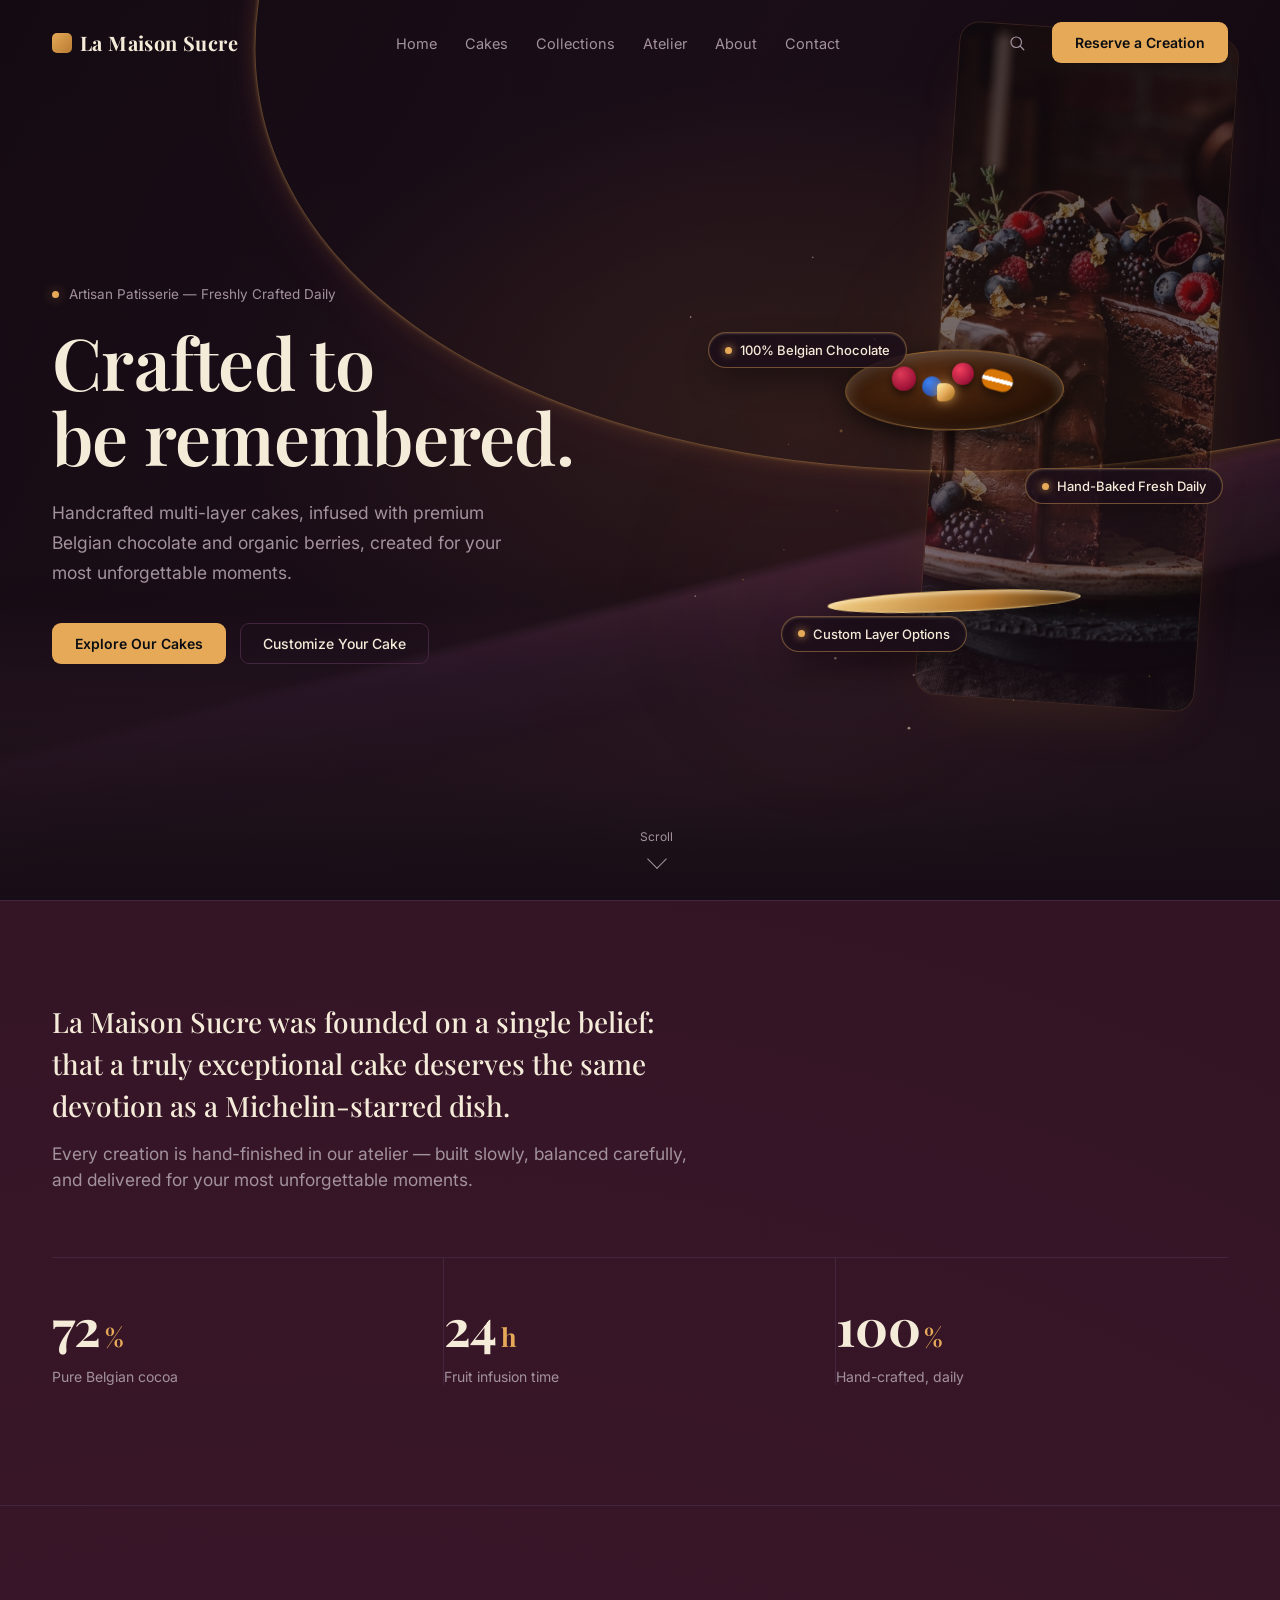
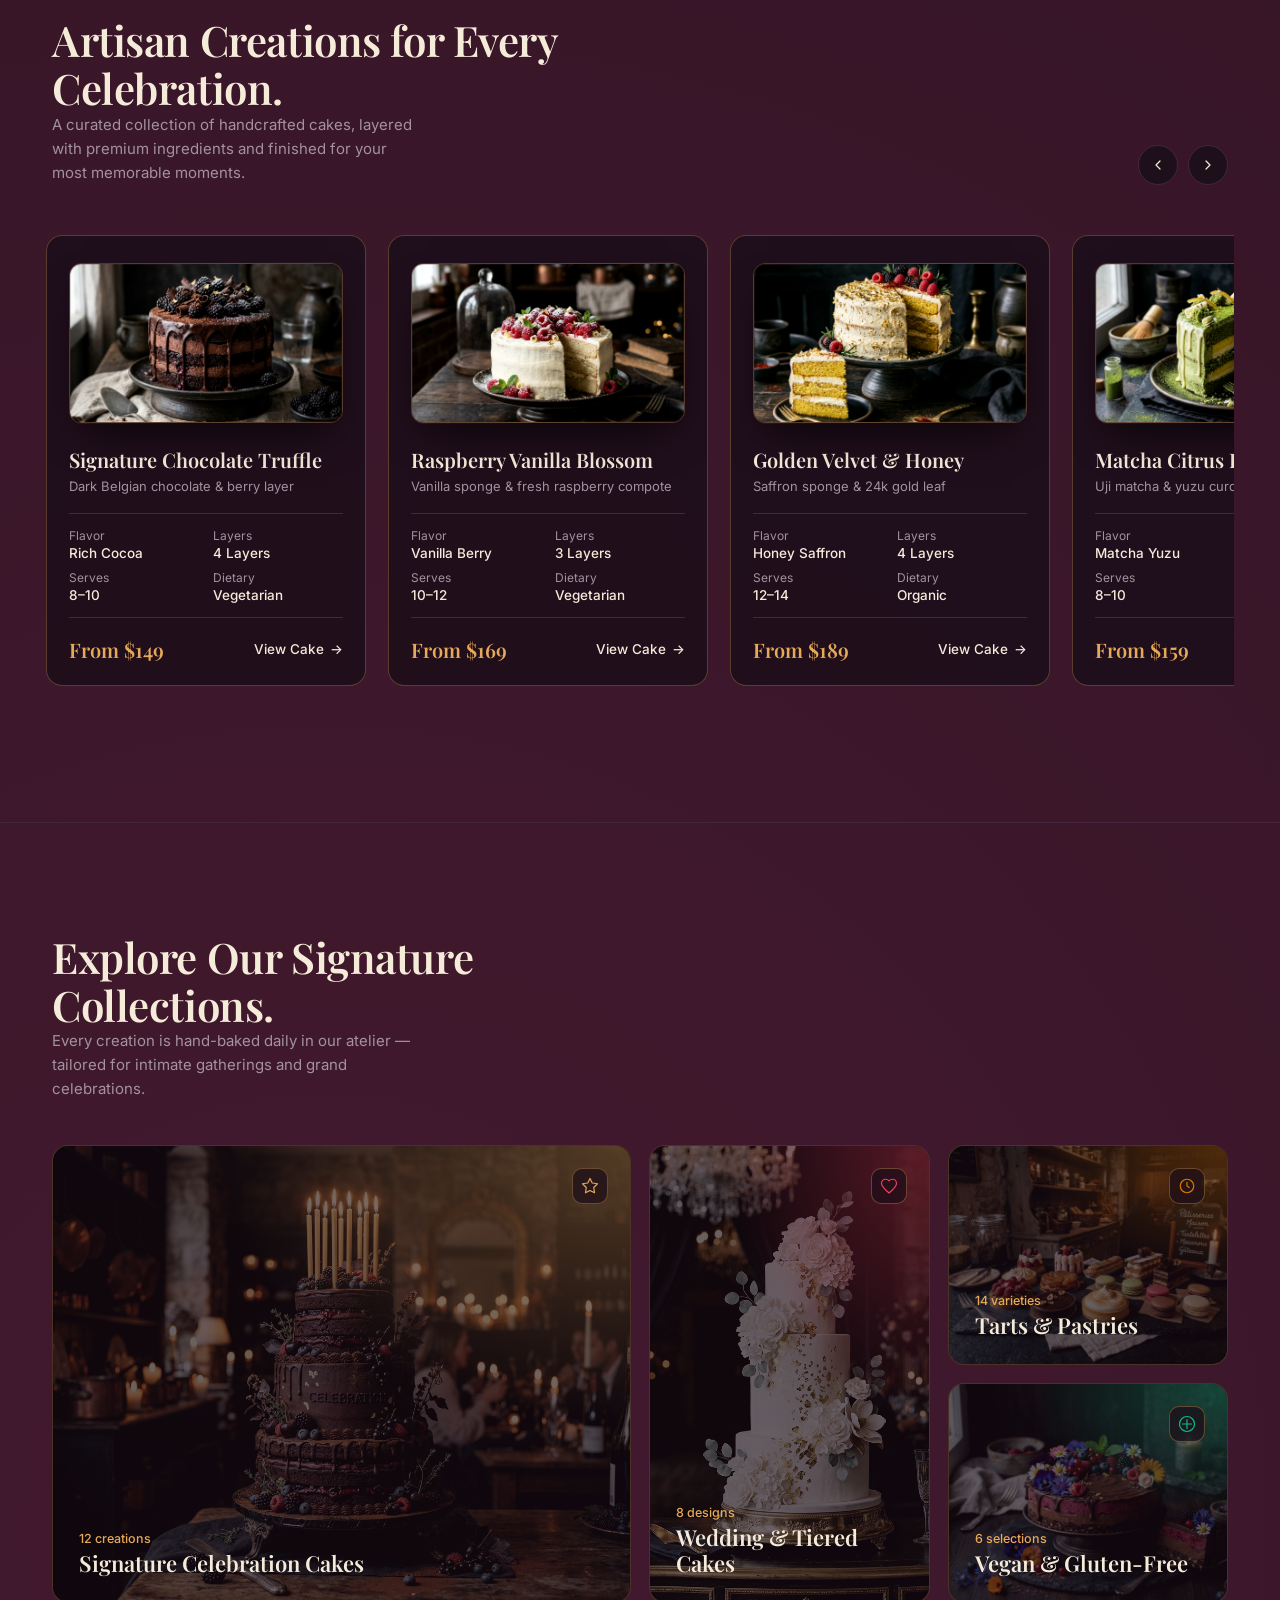
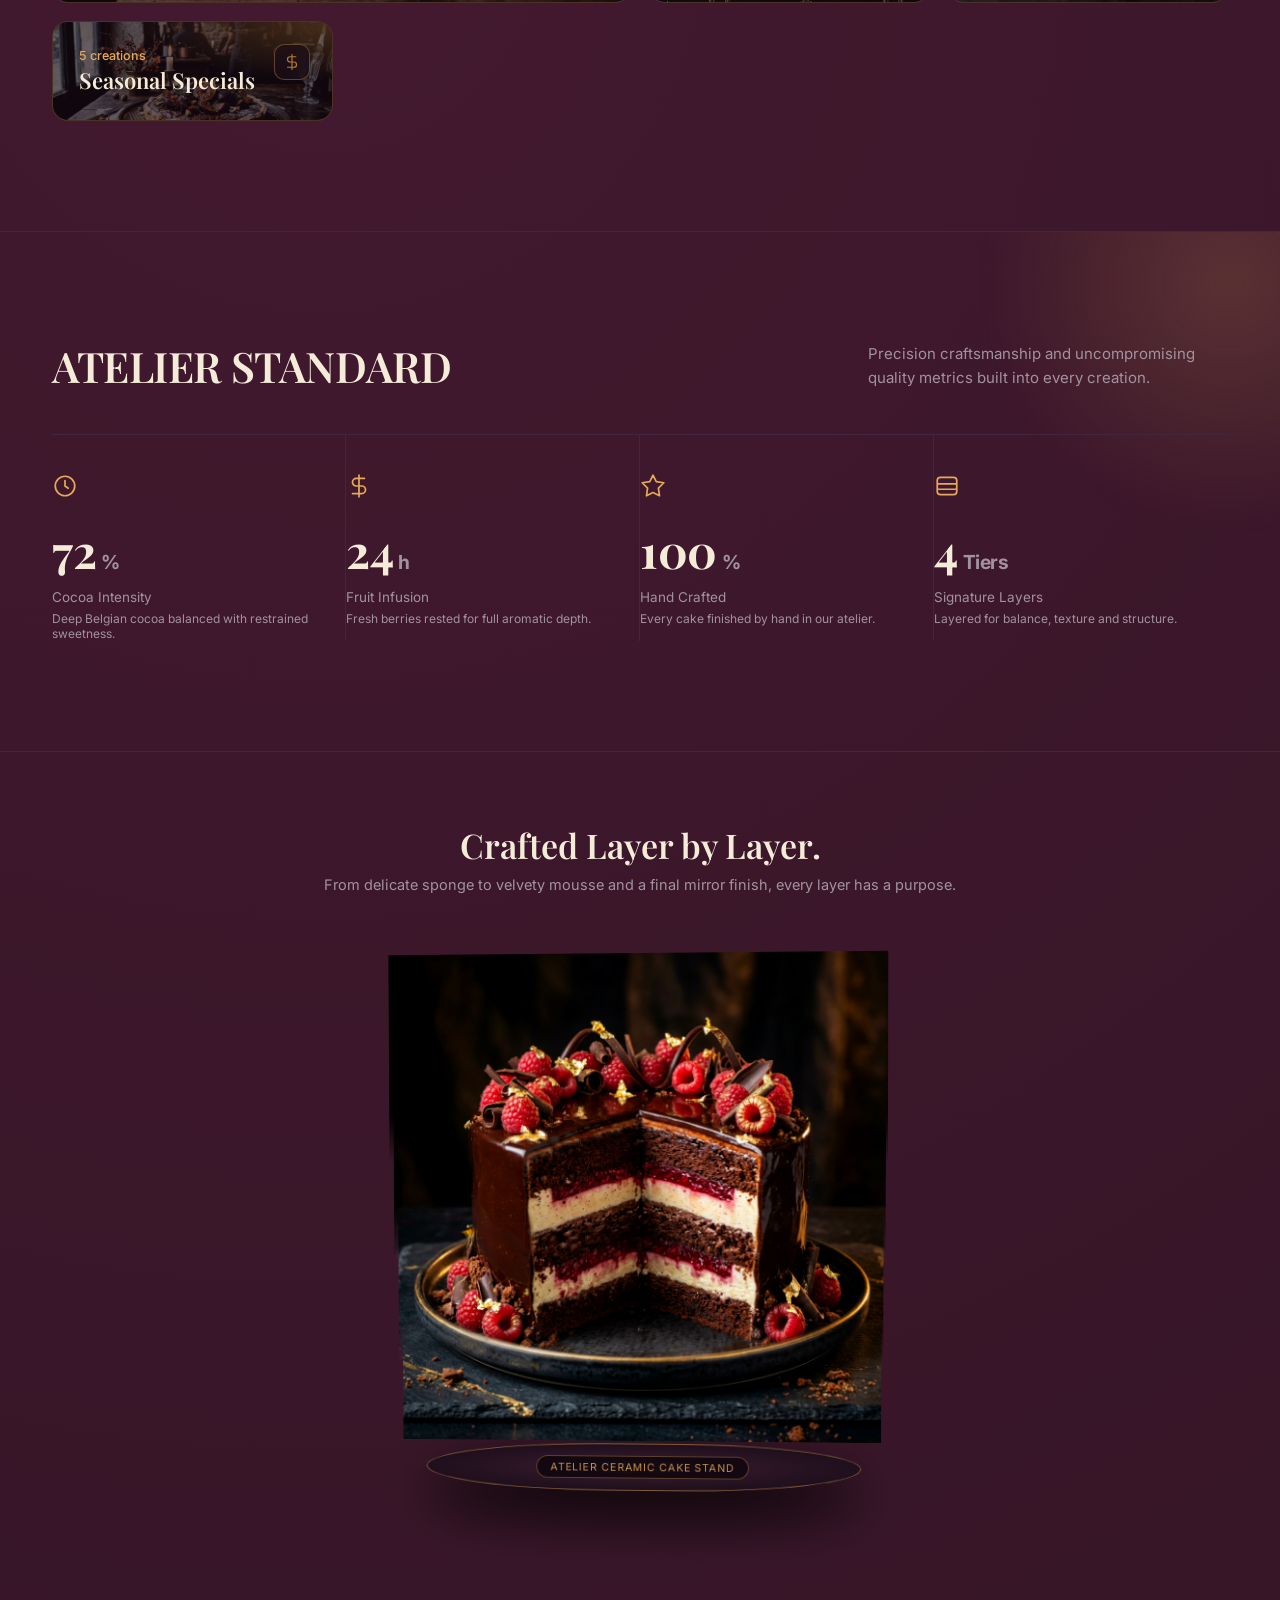
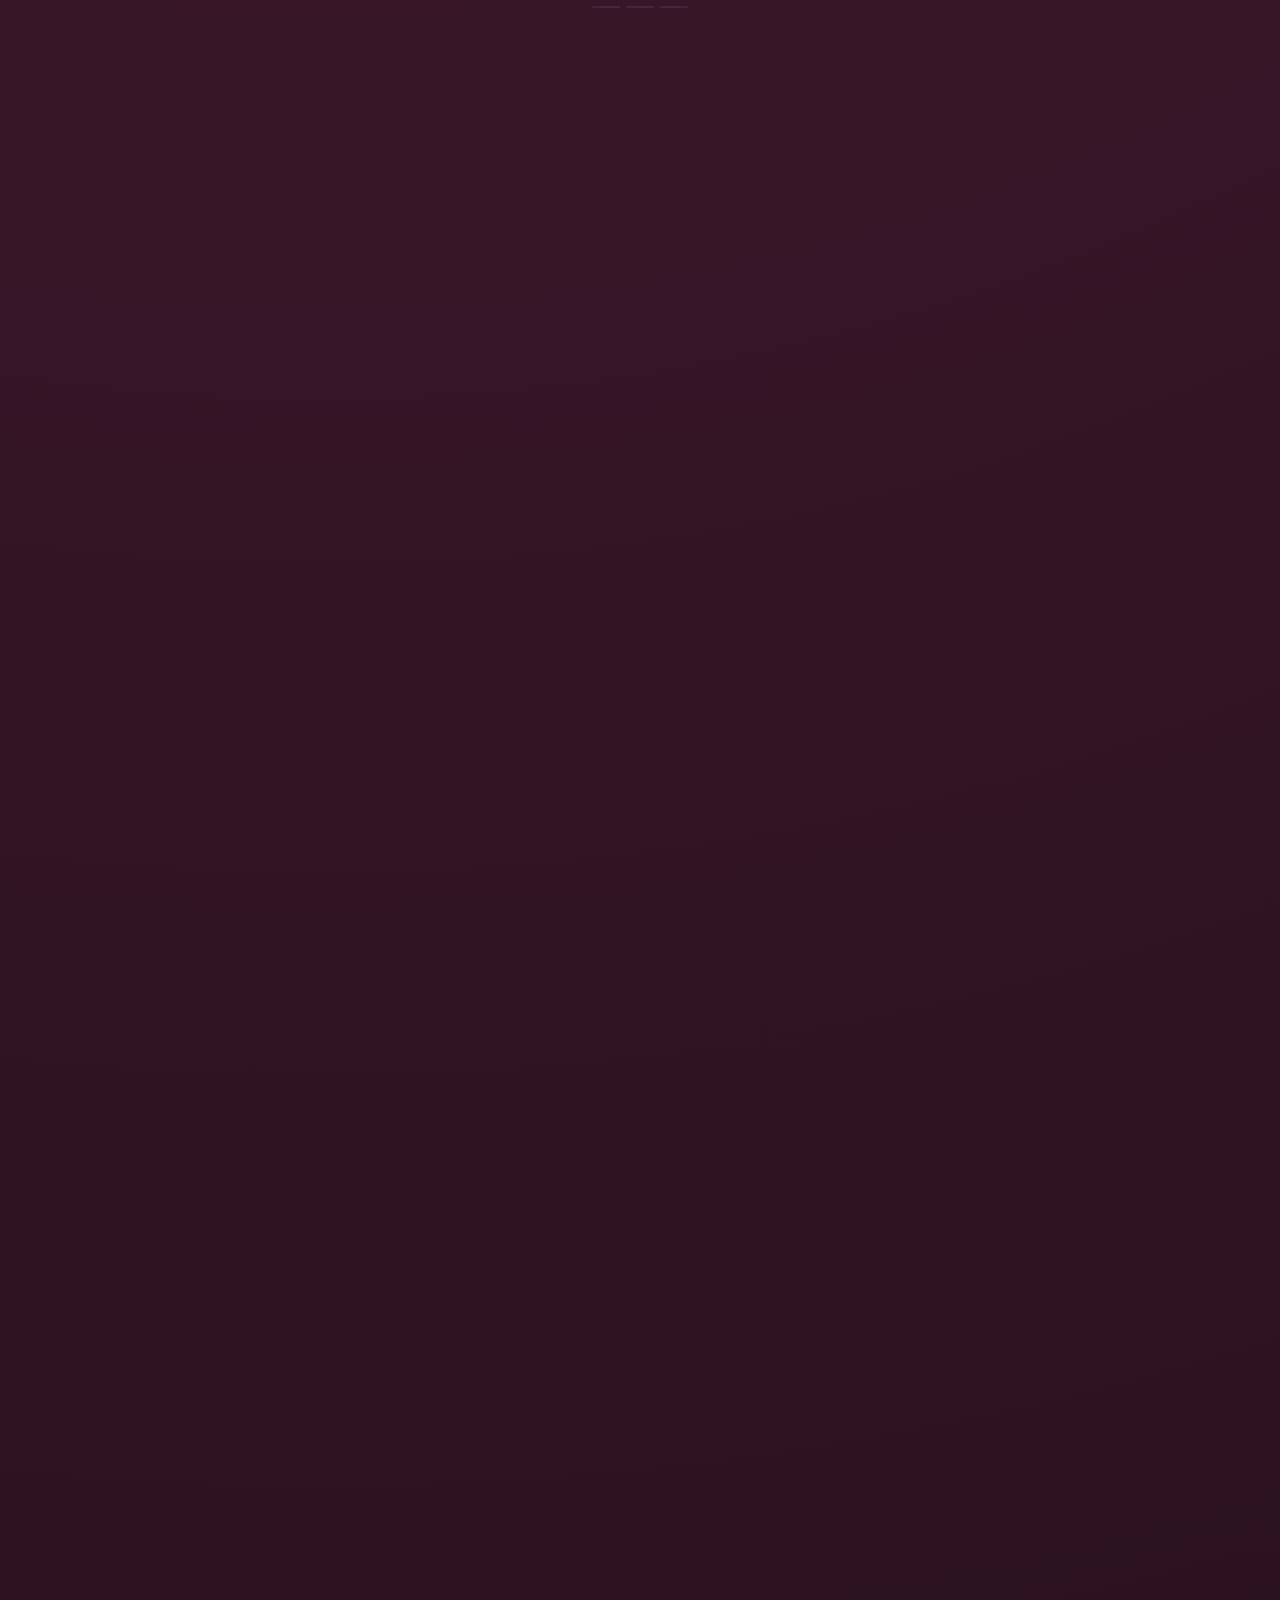
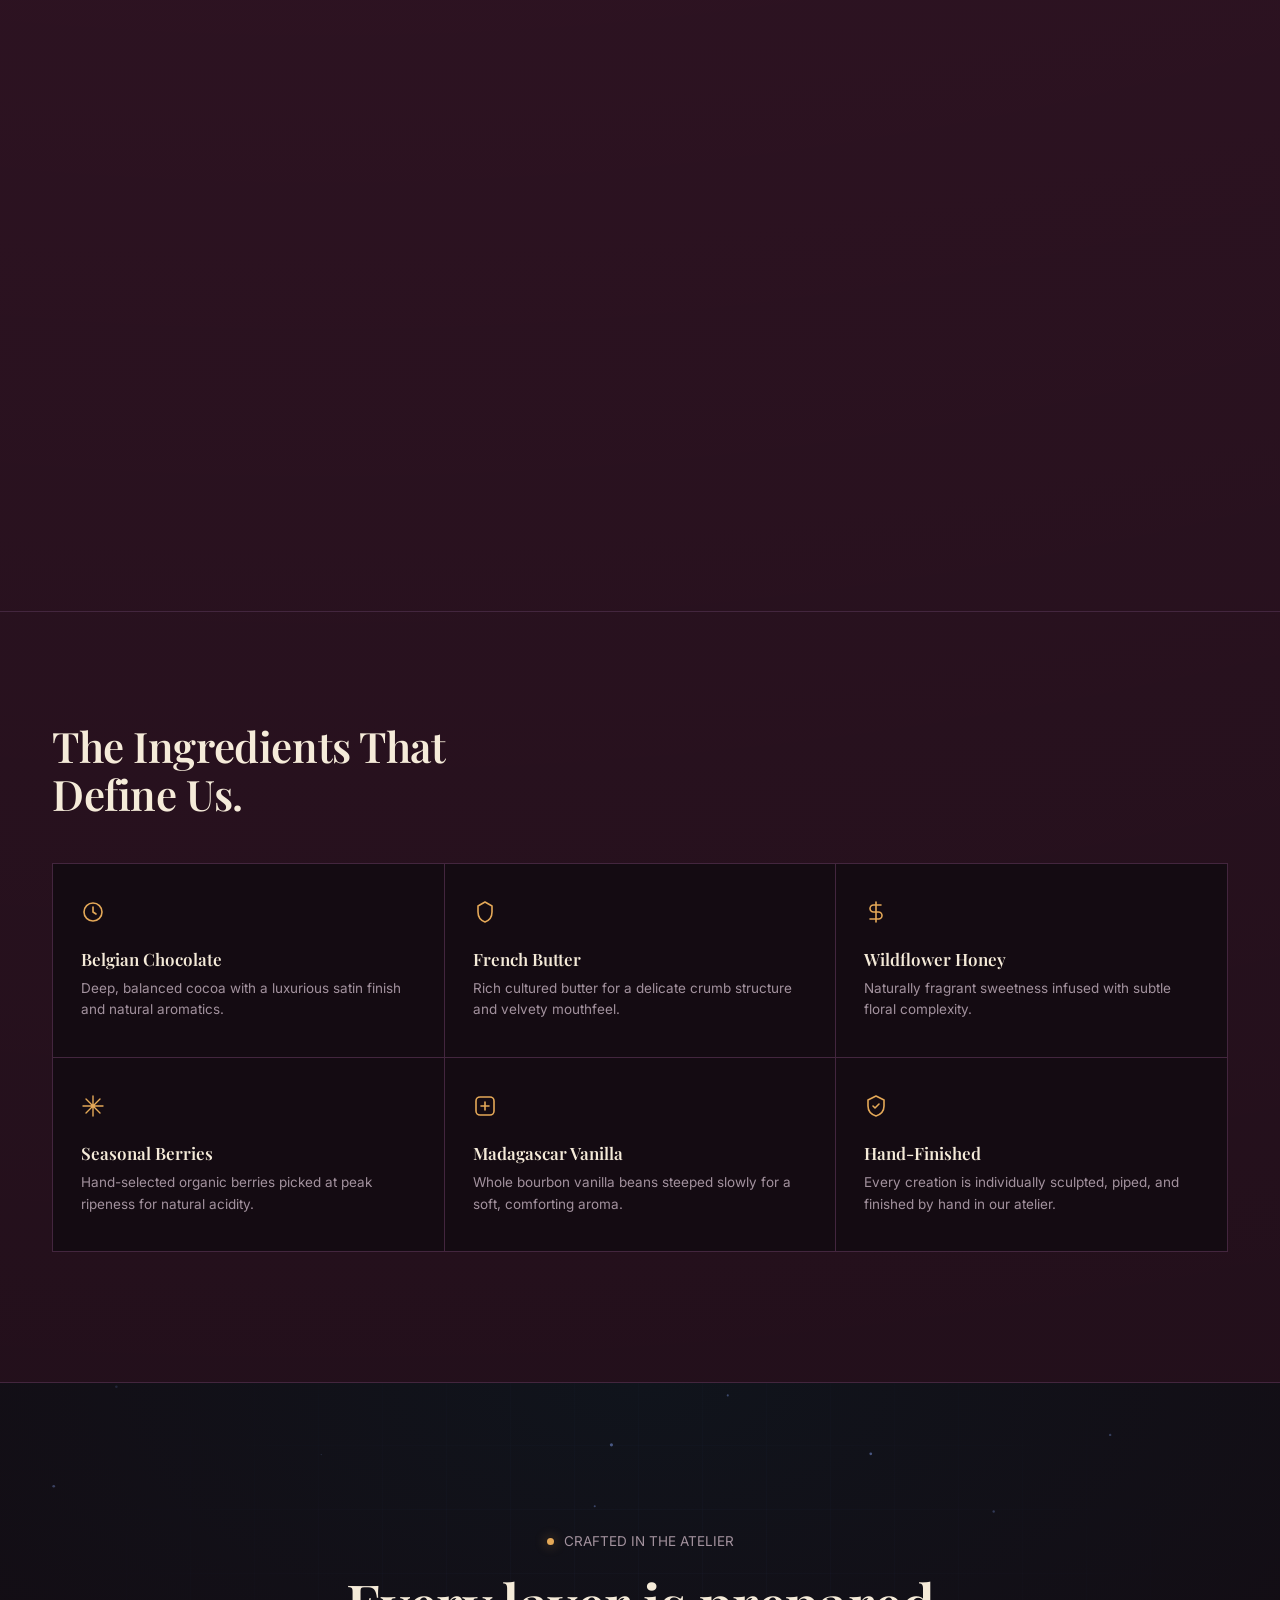
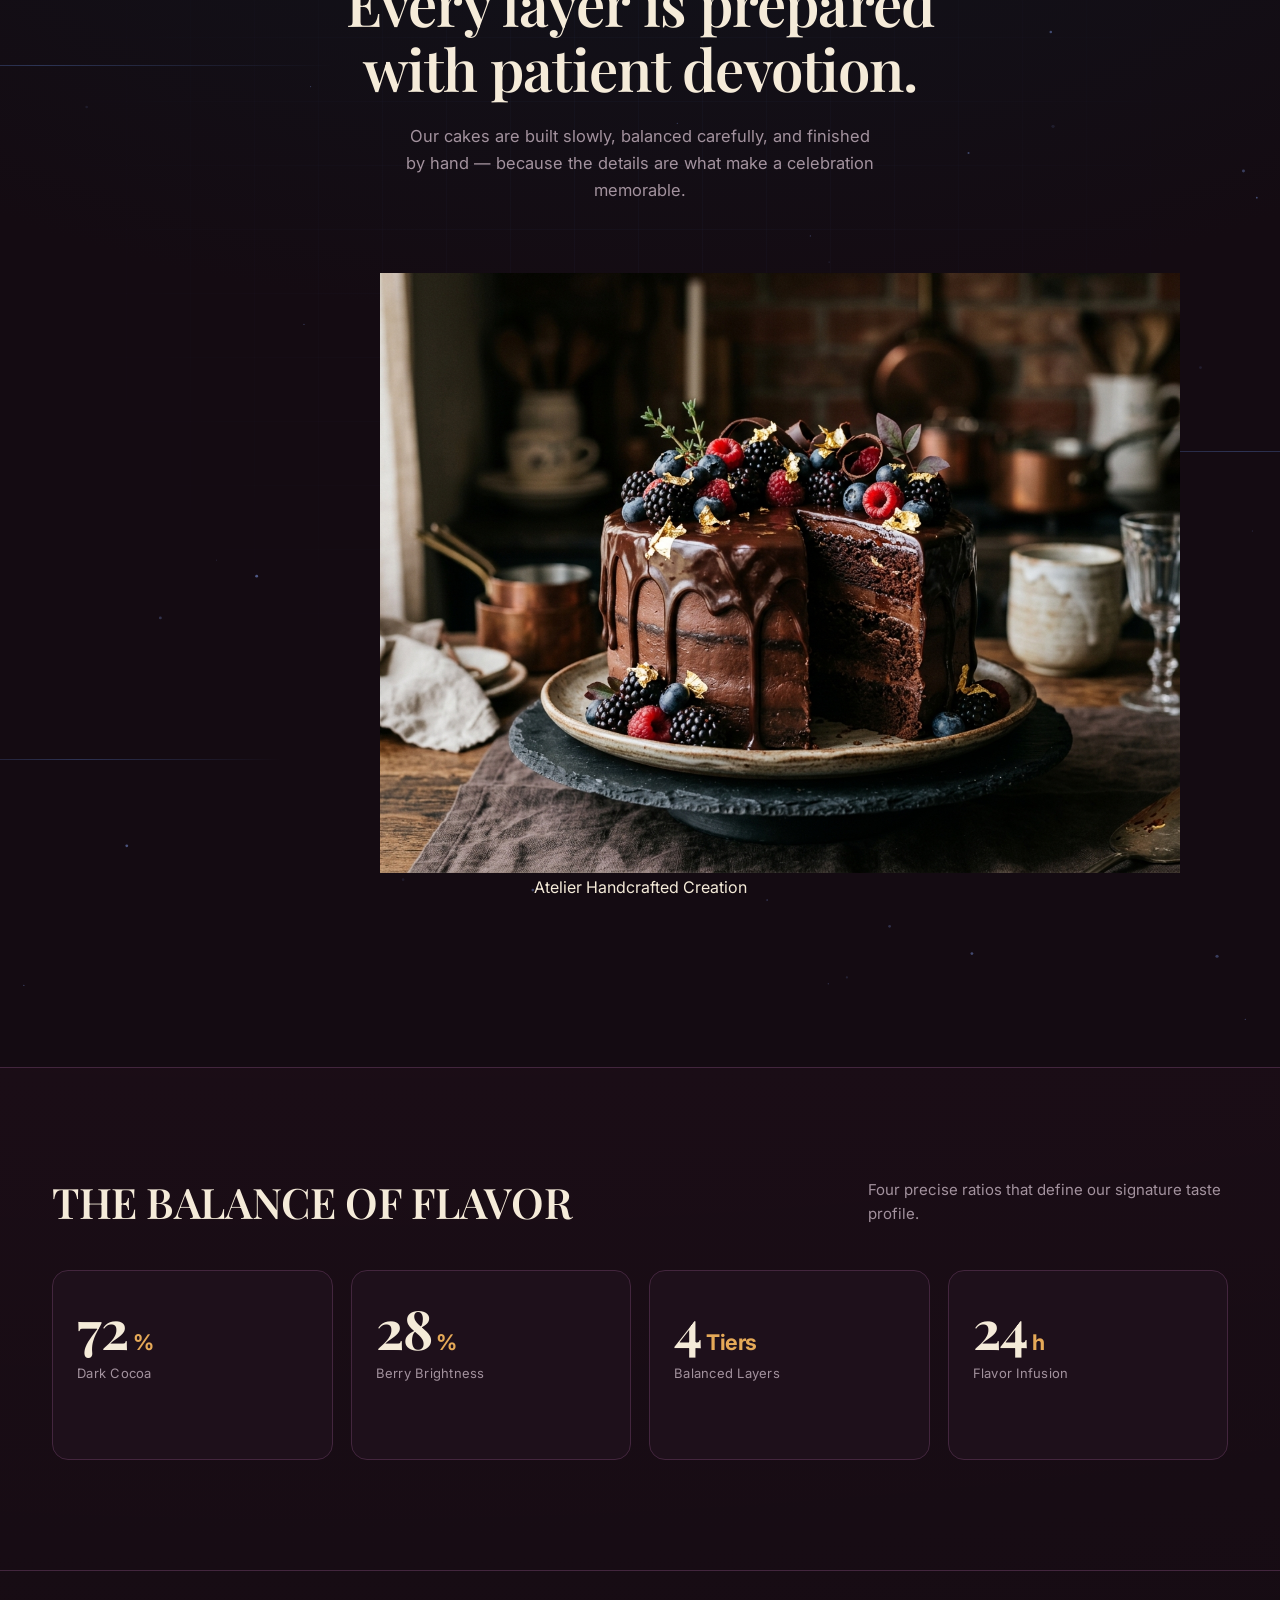
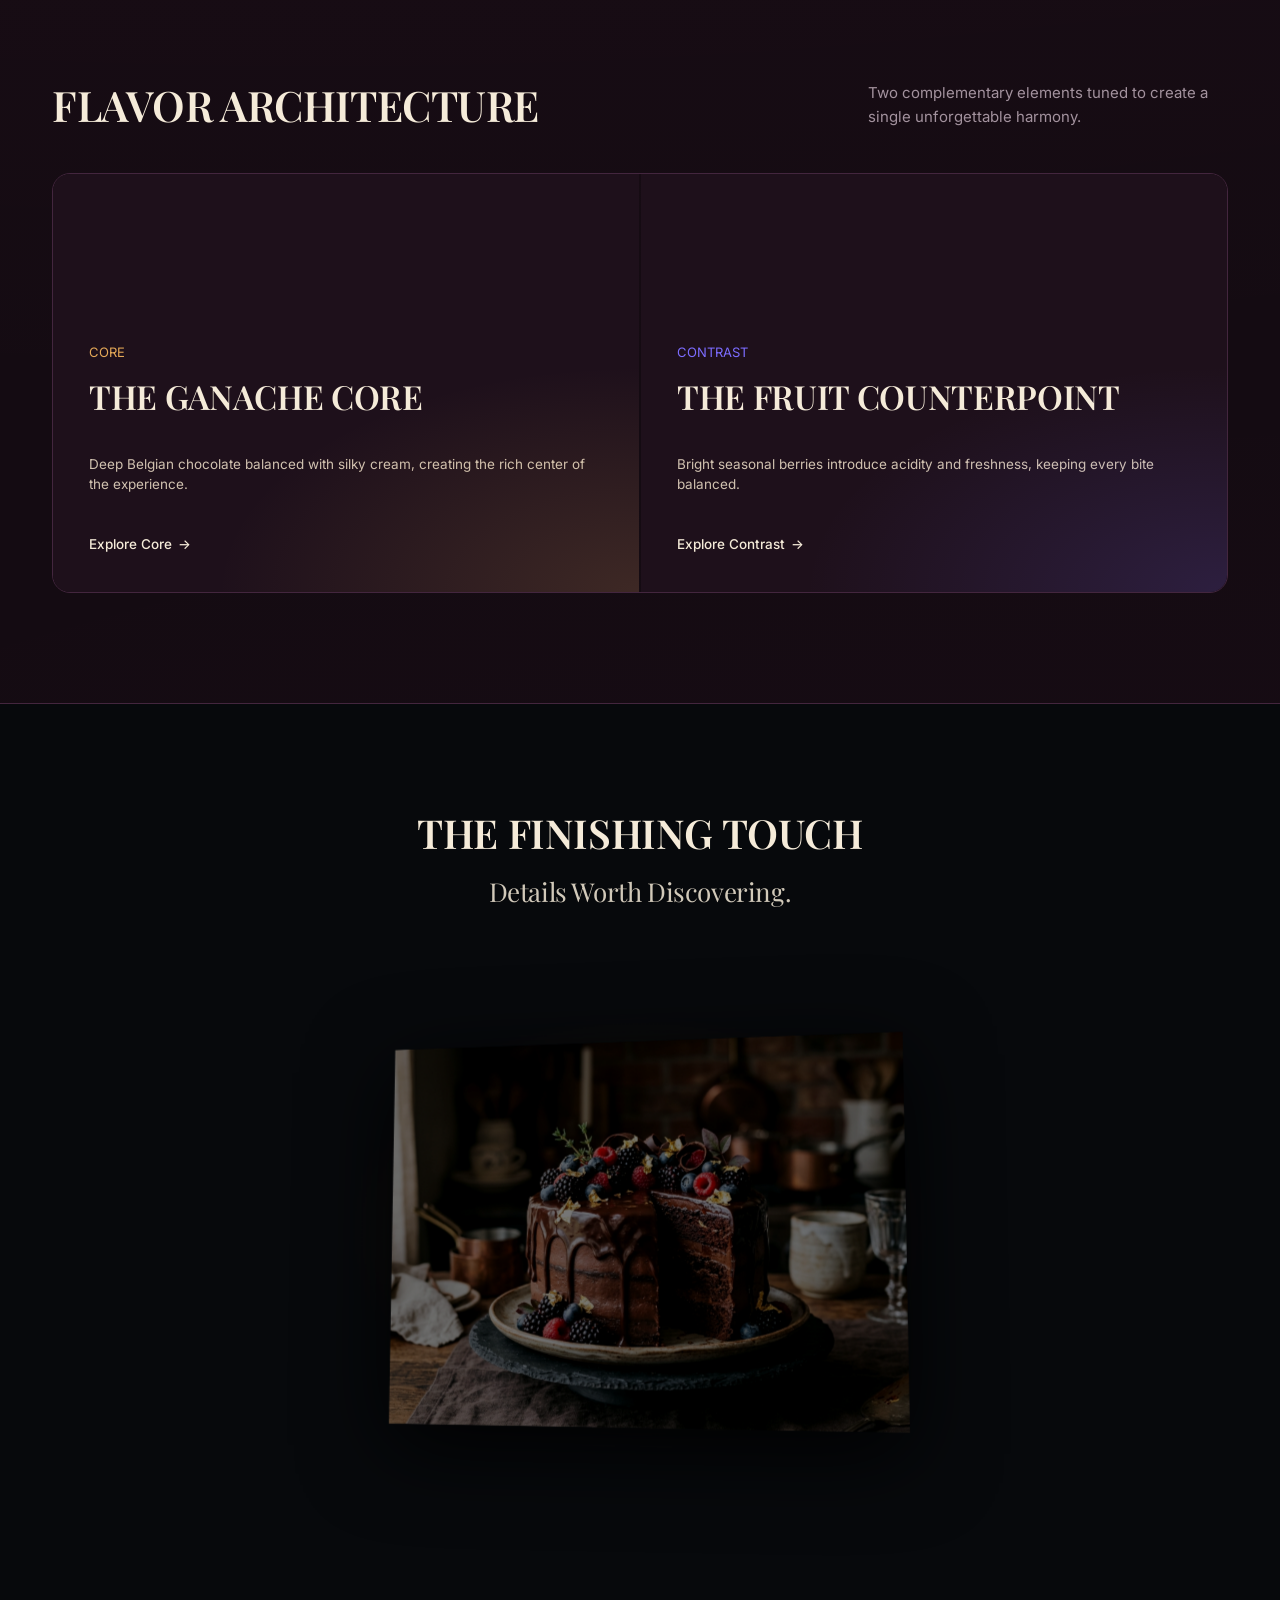
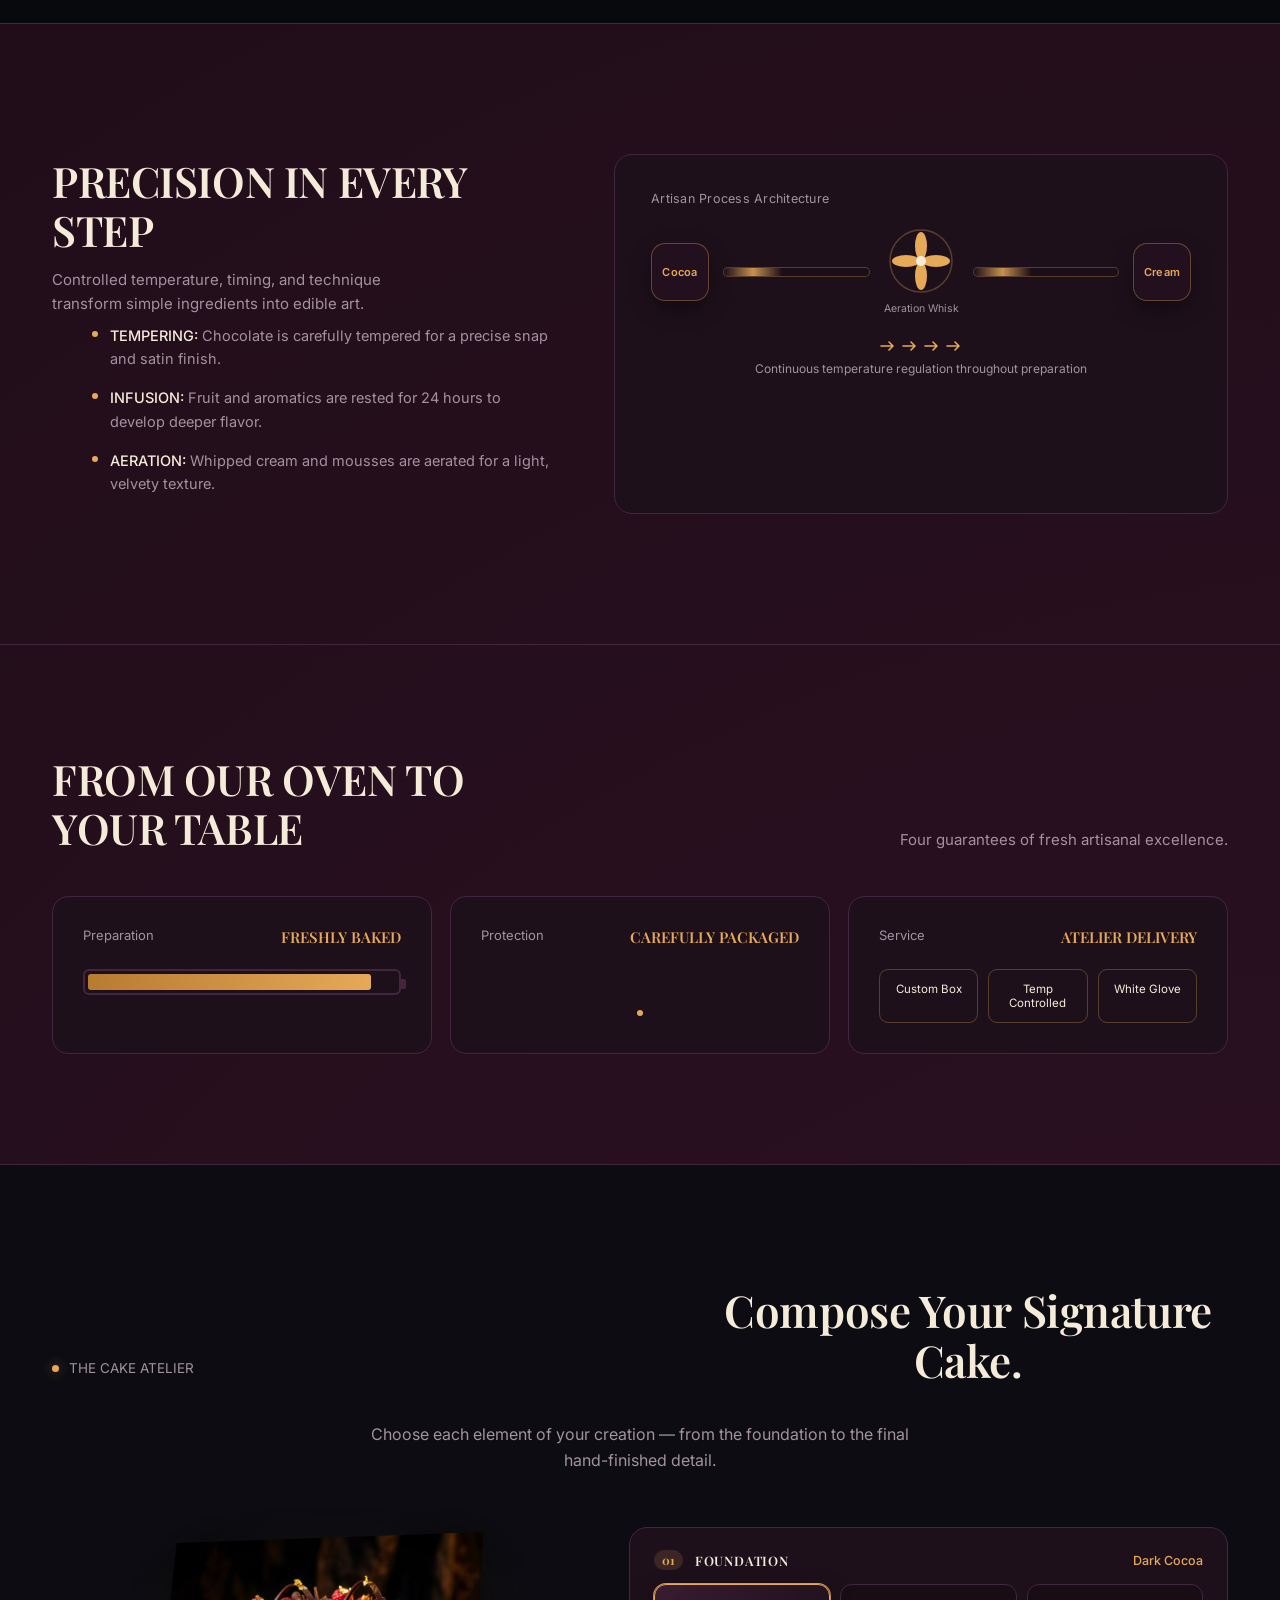
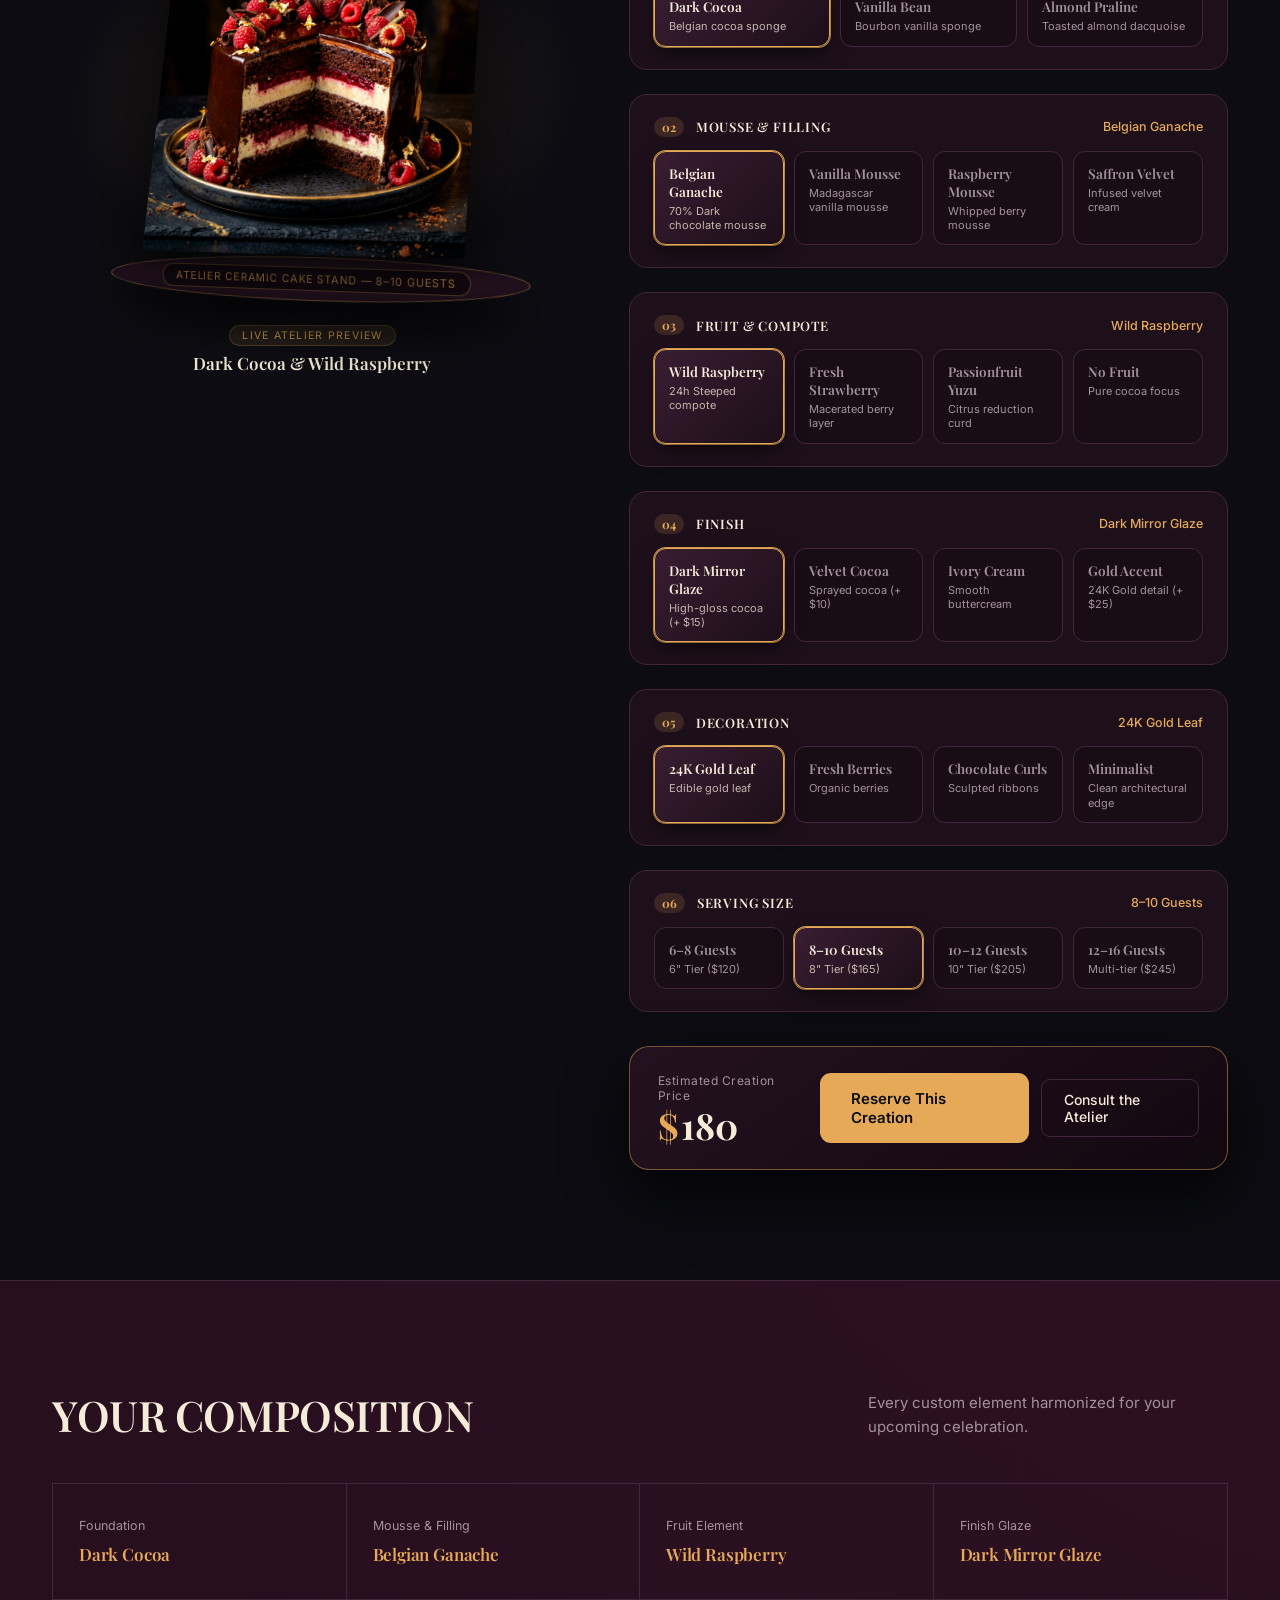
==== commit bde93ecd: "cake site" ====
--- a/Strata-Laptop-Website/index.html
+++ b/Strata-Laptop-Website/index.html
@@ -3,9 +3,9 @@
 <head>
 <meta charset="UTF-8">
 <meta name="viewport" content="width=device-width, initial-scale=1.0">
-<title>Computer Zone — Every layer, engineered on purpose.</title>
+<title>La Maison Sucre — Artisan Patisserie & Custom 3D Cakes</title>
 <link rel="preconnect" href="https://fonts.googleapis.com">
-<link href="https://fonts.googleapis.com/css2?family=Space+Grotesk:wght@500;600;700&family=Inter:wght@400;500;600&display=swap" rel="stylesheet">
+<link href="https://fonts.googleapis.com/css2?family=Playfair+Display:ital,wght@0,500;0,600;0,700;1,400&family=Inter:wght@400;500;600&display=swap" rel="stylesheet">
 <link rel="stylesheet" href="css/style.css">
 
 </head>
@@ -13,22 +13,23 @@
 
 <nav class="navbar" id="navbar">
   <div class="wrap nav-inner">
-    <a href="index.html" class="logo"><span class="logo-mark"></span>Computer Zone</a>
+    <a href="index.html" class="logo"><span class="logo-mark"></span>La Maison Sucre</a>
     <ul class="nav-links">
       <li><a href="index.html">Home</a></li>
-      <li><a href="laptops.html">Laptops</a></li>
-      <li><a href="categories.html">Categories</a></li>
+      <li><a href="#laptops-section">Cakes</a></li>
+      <li><a href="#categories-section">Collections</a></li>
+      <li><a href="#powerShowcase">Atelier</a></li>
       <li><a href="about.html">About</a></li>
       <li><a href="contact.html">Contact</a></li>
     </ul>
     <div class="nav-right">
       <div class="search-wrap">
-        <input type="text" class="search-input" id="searchInput" placeholder="Search laptops…">
+        <input type="text" class="search-input" id="searchInput" placeholder="Search cakes…">
         <button class="search-btn" id="searchBtn" aria-label="Toggle search">
           <svg width="18" height="18" viewBox="0 0 24 24" fill="none"><circle cx="11" cy="11" r="7" stroke="currentColor" stroke-width="1.6"/><path d="M21 21l-4.3-4.3" stroke="currentColor" stroke-width="1.6" stroke-linecap="round"/></svg>
         </button>
       </div>
-      <a href="product.html" class="btn btn-primary">Shop Computer Zone Zero</a>
+      <a href="#powerShowcase" class="btn btn-primary">Reserve a Creation</a>
       <button class="menu-toggle" id="menuToggle" aria-label="Open menu"><span></span><span></span><span></span></button>
     </div>
   </div>
@@ -36,25 +37,26 @@
 
 <div class="mobile-panel" id="mobilePanel">
   <a href="index.html">Home</a>
-  <a href="laptops.html">Laptops</a>
-  <a href="categories.html">Categories</a>
+  <a href="#laptops-section">Cakes</a>
+  <a href="#categories-section">Collections</a>
+  <a href="#powerShowcase">Atelier</a>
   <a href="about.html">About</a>
   <a href="contact.html">Contact</a>
-  <a href="product.html" class="btn btn-primary">Shop Computer Zone Zero</a>
+  <a href="#powerShowcase" class="btn btn-primary">Reserve a Creation</a>
 </div>
 
-<section class="hero">
+<section class="hero" id="hero">
   <div class="wrap hero-grid">
     <div class="hero-copy">
-      <div class="eyebrow-line"><span class="dot"></span><span>Computer Zone Zero — now shipping</span></div>
+      <div class="eyebrow-line"><span class="dot"></span><span>Artisan Patisserie — Freshly Crafted Daily</span></div>
       <h1 class="hero-heading">
-        <span class="line"><span>Every layer,</span></span>
-        <span class="line"><span>engineered on purpose.</span></span>
+        <span class="line"><span>Crafted to</span></span>
+        <span class="line"><span>be remembered.</span></span>
       </h1>
-      <p class="hero-desc">The Computer Zone Zero pairs aerospace-grade aluminum with a fanless cooling core, so power and silence finally sit in the same machine.</p>
+      <p class="hero-desc">Handcrafted multi-layer cakes, infused with premium Belgian chocolate and organic berries, created for your most unforgettable moments.</p>
       <div class="hero-ctas">
-        <a href="product.html" class="btn btn-primary">Shop Computer Zone Zero</a>
-        <a href="index.html#showcaseSection" class="btn btn-ghost">See it in motion</a>
+        <a href="#laptops-section" class="btn btn-primary">Explore Our Cakes</a>
+        <a href="#powerShowcase" class="btn btn-ghost">Customize Your Cake</a>
       </div>
     </div>
 
@@ -63,26 +65,42 @@
       <div class="blob blob-1"></div>
       <div class="blob blob-2"></div>
       <canvas id="particles"></canvas>
-      <img class="dummy-laptop-image" src="assets/laptop-hero.jpg" alt="Dummy laptop product photo" width="900" height="675" loading="eager" fetchpriority="high" decoding="async">
-
-      <div class="laptop-stage" id="laptopStage">
-        <div class="laptop" id="laptop">
-          <div class="laptop-screen">
-            <div class="screen-glow"></div>
-            <div class="screen-ui">
-              <div class="ui-topbar"><span></span><span></span><span></span></div>
-              <div class="ui-row wide"></div>
-              <div class="ui-row"></div>
-              <div class="ui-grid">
-                <div class="ui-card"></div><div class="ui-card"></div><div class="ui-card"></div>
-              </div>
+      <img class="hero-photo-image" src="assets/cake-hero.jpg" alt="Artisan signature cake photo" width="900" height="675" loading="eager" fetchpriority="high" decoding="async">
+
+      <div class="laptop-stage cake-stage" id="laptopStage">
+        <div class="laptop cake" id="laptop">
+          <div class="cake-shadow"></div>
+          <div class="cake-body">
+            <div class="cake-top">
+              <div class="cake-top-surface"></div>
+              <div class="drip drip-1"></div>
+              <div class="drip drip-2"></div>
+              <div class="drip drip-3"></div>
+              <div class="drip drip-4"></div>
+              <div class="drip drip-5"></div>
+              <div class="cake-topping berry berry-1"></div>
+              <div class="cake-topping berry berry-2"></div>
+              <div class="cake-topping berry berry-3"></div>
+              <div class="cake-topping macaron macaron-1"></div>
+              <div class="cake-topping leaf-gold"></div>
             </div>
-          </div>
-          <div class="laptop-base"><div class="laptop-trackpad"></div></div>
-        </div>
-        <div class="badge badge-1">22h battery life</div>
-        <div class="badge badge-2">2.8K OLED display</div>
-        <div class="badge badge-3">0dB fanless core</div>
+            <div class="cake-layer layer-top">
+              <div class="layer-texture"></div>
+            </div>
+            <div class="cake-filling filling-middle"></div>
+            <div class="cake-layer layer-bottom">
+              <div class="layer-texture"></div>
+            </div>
+          </div>
+          <div class="cake-pedestal">
+            <div class="pedestal-plate"></div>
+            <div class="pedestal-stem"></div>
+            <div class="pedestal-base"></div>
+          </div>
+        </div>
+        <div class="badge badge-1">100% Belgian Chocolate</div>
+        <div class="badge badge-2">Hand-Baked Fresh Daily</div>
+        <div class="badge badge-3">Custom Layer Options</div>
       </div>
     </div>
   </div>
@@ -96,21 +114,21 @@
 <section class="brand-intro">
   <div class="wrap">
     <p class="brand-statement" id="brandStatement">
-      Computer Zone started with a single question: why do powerful laptops have to sound like it.
-      <em>Five years of thermal engineering later, we shipped a machine that runs silent under full load.</em>
+      La Maison Sucre was founded on a single belief: that a truly exceptional cake deserves the same devotion as a Michelin-starred dish.
+      <em>Every creation is hand-finished in our atelier — built slowly, balanced carefully, and delivered for your most unforgettable moments.</em>
     </p>
     <div class="stats-row">
-      <div class="stat" data-count="0" data-unit="dB">
-        <div class="stat-num"><span class="num">0</span><span class="unit">dB</span></div>
-        <div class="stat-label">Fan noise at full load</div>
-      </div>
-      <div class="stat" data-count="22" data-unit="h">
+      <div class="stat" data-count="72" data-unit="%">
+        <div class="stat-num"><span class="num">0</span><span class="unit">%</span></div>
+        <div class="stat-label">Pure Belgian cocoa</div>
+      </div>
+      <div class="stat" data-count="24" data-unit="h">
         <div class="stat-num"><span class="num">0</span><span class="unit">h</span></div>
-        <div class="stat-label">Battery life, mixed use</div>
-      </div>
-      <div class="stat" data-count="1.9" data-unit="kg">
-        <div class="stat-num"><span class="num">0</span><span class="unit">kg</span></div>
-        <div class="stat-label">Full-aluminum unibody</div>
+        <div class="stat-label">Fruit infusion time</div>
+      </div>
+      <div class="stat" data-count="100" data-unit="%">
+        <div class="stat-num"><span class="num">0</span><span class="unit">%</span></div>
+        <div class="stat-label">Hand-crafted, daily</div>
       </div>
     </div>
   </div>
@@ -121,15 +139,19 @@
 ========================================================== -->
 
 <!-- 1. Featured Laptops -->
-<section class="laptops-section">
+<!-- 1. Featured Cakes Collection -->
+<section class="laptops-section" id="laptops-section">
   <div class="wrap">
     <div class="section-head reveal" data-reveal>
-      <h2>A model for the way you actually work.</h2>
+      <div>
+        <h2>Artisan Creations for Every Celebration.</h2>
+        <p>A curated collection of handcrafted cakes, layered with premium ingredients and finished for your most memorable moments.</p>
+      </div>
       <div class="carousel-controls">
-        <button class="carousel-btn" id="carPrev" aria-label="Previous laptop">
+        <button class="carousel-btn" id="carPrev" aria-label="Previous cake">
           <svg width="16" height="16" viewBox="0 0 24 24" fill="none"><path d="M15 18l-6-6 6-6" stroke="currentColor" stroke-width="1.8" stroke-linecap="round" stroke-linejoin="round"/></svg>
         </button>
-        <button class="carousel-btn" id="carNext" aria-label="Next laptop">
+        <button class="carousel-btn" id="carNext" aria-label="Next cake">
           <svg width="16" height="16" viewBox="0 0 24 24" fill="none"><path d="M9 18l6-6-6-6" stroke="currentColor" stroke-width="1.8" stroke-linecap="round" stroke-linejoin="round"/></svg>
         </button>
       </div>
@@ -137,102 +159,102 @@
 
     <div class="carousel-track" id="carouselTrack">
 
-      <article class="product-card" style="--card-accent:#6e9bff" data-tilt>
+      <article class="product-card" style="--card-accent:#e5a958" data-tilt data-cake-index="0">
         <div class="card-glow"></div>
         <div class="card-inner">
-          <span class="card-tag">Fanless</span>
-          <div class="device-stage"><img class="product-image" src="assets/laptop-gaming.jpg" alt="Lenovo Legion 5 laptop" loading="lazy"></div>
-          <h3 class="product-name">Lenovo Legion 5</h3>
-          <p class="product-tagline">Performance laptop</p>
+          <span class="card-tag">SIGNATURE</span>
+          <div class="device-stage"><img class="product-image" src="assets/cake-truffle.jpg" alt="Signature Chocolate Truffle Cake" loading="lazy"></div>
+          <h3 class="product-name">Signature Chocolate Truffle</h3>
+          <p class="product-tagline">Dark Belgian chocolate &amp; berry layer</p>
           <div class="spec-grid">
-            <div class="spec-item">Processor<b>Core Ultra 9</b></div>
-            <div class="spec-item">Memory<b>32GB</b></div>
-            <div class="spec-item">Storage<b>1TB SSD</b></div>
-            <div class="spec-item">Display<b>3.2K 120Hz</b></div>
+            <div class="spec-item">Flavor<b>Rich Cocoa</b></div>
+            <div class="spec-item">Layers<b>4 Layers</b></div>
+            <div class="spec-item">Serves<b>8–10</b></div>
+            <div class="spec-item">Dietary<b>Vegetarian</b></div>
           </div>
           <div class="card-footer">
-            <span class="price">$1,899<sup>USD</sup></span>
-            <a href="product.html" class="explore-link">Explore<span class="arrow">→</span></a>
+            <span class="price">From $149</span>
+            <a href="product.html?cake=truffle" class="explore-link" data-cake-index="0">View Cake<span class="arrow">→</span></a>
           </div>
         </div>
       </article>
 
-      <article class="product-card" style="--card-accent:#7c6cff" data-tilt>
+      <article class="product-card" style="--card-accent:#f43f5e" data-tilt data-cake-index="1">
         <div class="card-glow"></div>
         <div class="card-inner">
-          <span class="card-tag">Creator</span>
-          <div class="device-stage"><img class="product-image" src="assets/laptop-hero.jpg" alt="Dell XPS 16 laptop" loading="lazy"></div>
-          <h3 class="product-name">Dell XPS 16</h3>
-          <p class="product-tagline">Creator workstation</p>
+          <span class="card-tag">BESTSELLER</span>
+          <div class="device-stage"><img class="product-image" src="assets/cake-raspberry.jpg" alt="Raspberry Vanilla Blossom Layer Cake" loading="lazy"></div>
+          <h3 class="product-name">Raspberry Vanilla Blossom</h3>
+          <p class="product-tagline">Vanilla sponge &amp; fresh raspberry compote</p>
           <div class="spec-grid">
-            <div class="spec-item">Processor<b>Core Ultra 9</b></div>
-            <div class="spec-item">Memory<b>64GB</b></div>
-            <div class="spec-item">Storage<b>2TB SSD</b></div>
-            <div class="spec-item">Display<b>4K OLED</b></div>
+            <div class="spec-item">Flavor<b>Vanilla Berry</b></div>
+            <div class="spec-item">Layers<b>3 Layers</b></div>
+            <div class="spec-item">Serves<b>10–12</b></div>
+            <div class="spec-item">Dietary<b>Vegetarian</b></div>
           </div>
           <div class="card-footer">
-            <span class="price">$2,399<sup>USD</sup></span>
-            <a href="laptops.html#dell-xps-16" class="explore-link">Explore<span class="arrow">→</span></a>
+            <span class="price">From $169</span>
+            <a href="product.html?cake=raspberry" class="explore-link" data-cake-index="1">View Cake<span class="arrow">→</span></a>
           </div>
         </div>
       </article>
 
-      <article class="product-card" style="--card-accent:#e0838a" data-tilt>
+      <article class="product-card" style="--card-accent:#d4af37" data-tilt data-cake-index="2">
         <div class="card-glow"></div>
         <div class="card-inner">
-          <span class="card-tag">Everyday</span>
-          <div class="device-stage"><img class="product-image" src="assets/laptop-hero.jpg" alt="MacBook Air laptop" loading="lazy"></div>
-          <h3 class="product-name">MacBook Air M3</h3>
-          <p class="product-tagline">Ultraportable laptop</p>
+          <span class="card-tag">CHEF'S PICK</span>
+          <div class="device-stage"><img class="product-image" src="assets/cake-velvet.jpg" alt="Golden Velvet & Honey Cake" loading="lazy"></div>
+          <h3 class="product-name">Golden Velvet &amp; Honey</h3>
+          <p class="product-tagline">Saffron sponge &amp; 24k gold leaf</p>
           <div class="spec-grid">
-            <div class="spec-item">Processor<b>Core Ultra 5</b></div>
-            <div class="spec-item">Memory<b>16GB</b></div>
-            <div class="spec-item">Storage<b>512GB SSD</b></div>
-            <div class="spec-item">Display<b>2.8K 90Hz</b></div>
+            <div class="spec-item">Flavor<b>Honey Saffron</b></div>
+            <div class="spec-item">Layers<b>4 Layers</b></div>
+            <div class="spec-item">Serves<b>12–14</b></div>
+            <div class="spec-item">Dietary<b>Organic</b></div>
           </div>
           <div class="card-footer">
-            <span class="price">$1,199<sup>USD</sup></span>
-            <a href="laptops.html#macbook-air-m3" class="explore-link">Explore<span class="arrow">→</span></a>
+            <span class="price">From $189</span>
+            <a href="product.html?cake=velvet" class="explore-link" data-cake-index="2">View Cake<span class="arrow">→</span></a>
           </div>
         </div>
       </article>
 
-      <article class="product-card" style="--card-accent:#3fb8ac" data-tilt>
+      <article class="product-card" style="--card-accent:#10b981" data-tilt data-cake-index="3">
         <div class="card-glow"></div>
         <div class="card-inner">
-          <span class="card-tag">240Hz</span>
-          <div class="device-stage"><img class="product-image" src="assets/laptop-rog.jpg" alt="ASUS ROG Zephyrus G16 laptop" loading="lazy"></div>
-          <h3 class="product-name">ASUS ROG Zephyrus G16</h3>
-          <p class="product-tagline">Gaming performance</p>
+          <span class="card-tag">SEASONAL</span>
+          <div class="device-stage"><img class="product-image" src="assets/cake-matcha.jpg" alt="Matcha Citrus Bloom Layer Cake" loading="lazy"></div>
+          <h3 class="product-name">Matcha Citrus Bloom</h3>
+          <p class="product-tagline">Uji matcha &amp; yuzu curd infusion</p>
           <div class="spec-grid">
-            <div class="spec-item">Processor<b>Core Ultra 9</b></div>
-            <div class="spec-item">Memory<b>32GB</b></div>
-            <div class="spec-item">Storage<b>1TB SSD</b></div>
-            <div class="spec-item">Display<b>240Hz QHD</b></div>
+            <div class="spec-item">Flavor<b>Matcha Yuzu</b></div>
+            <div class="spec-item">Layers<b>3 Layers</b></div>
+            <div class="spec-item">Serves<b>8–10</b></div>
+            <div class="spec-item">Dietary<b>Low Sugar</b></div>
           </div>
           <div class="card-footer">
-            <span class="price">$2,199<sup>USD</sup></span>
-            <a href="laptops.html#asus-rog-zephyrus-g16" class="explore-link">Explore<span class="arrow">→</span></a>
+            <span class="price">From $159</span>
+            <a href="product.html?cake=matcha" class="explore-link" data-cake-index="3">View Cake<span class="arrow">→</span></a>
           </div>
         </div>
       </article>
 
-      <article class="product-card" style="--card-accent:#d9a15b" data-tilt>
+      <article class="product-card" style="--card-accent:#d97706" data-tilt data-cake-index="4">
         <div class="card-glow"></div>
         <div class="card-inner">
-          <span class="card-tag">Essentials</span>
-          <div class="device-stage"><img class="product-image" src="assets/laptop-hp.jpg" alt="HP Pavilion 15 laptop" loading="lazy"></div>
-          <h3 class="product-name">HP Pavilion 15</h3>
-          <p class="product-tagline">Student laptop</p>
+          <span class="card-tag">ARTISANAL</span>
+          <div class="device-stage"><img class="product-image" src="assets/cake-caramel.jpg" alt="Salted Caramel Pecan Cake" loading="lazy"></div>
+          <h3 class="product-name">Salted Caramel Pecan</h3>
+          <p class="product-tagline">Butterscotch mousse &amp; roasted pecans</p>
           <div class="spec-grid">
-            <div class="spec-item">Processor<b>Core Ultra 5</b></div>
-            <div class="spec-item">Memory<b>16GB</b></div>
-            <div class="spec-item">Storage<b>512GB SSD</b></div>
-            <div class="spec-item">Display<b>FHD+</b></div>
+            <div class="spec-item">Flavor<b>Salted Caramel</b></div>
+            <div class="spec-item">Layers<b>4 Layers</b></div>
+            <div class="spec-item">Serves<b>10–12</b></div>
+            <div class="spec-item">Dietary<b>Nut Infused</b></div>
           </div>
           <div class="card-footer">
-            <span class="price">$899<sup>USD</sup></span>
-            <a href="laptops.html#hp-pavilion-15" class="explore-link">Explore<span class="arrow">→</span></a>
+            <span class="price">From $179</span>
+            <a href="product.html?cake=caramel" class="explore-link" data-cake-index="4">View Cake<span class="arrow">→</span></a>
           </div>
         </div>
       </article>
@@ -241,126 +263,198 @@
   </div>
 </section>
 
-<!-- 2. Laptop Categories -->
-<section class="categories-section">
+<!-- Cake Detail Modal Overlay -->
+<div class="cake-modal-overlay" id="cakeModalOverlay" aria-hidden="true" role="dialog" aria-modal="true">
+  <div class="cake-modal-card">
+    <button class="cake-modal-close" id="cakeModalClose" aria-label="Close detail modal">&times;</button>
+    <div class="modal-stage">
+      <img class="modal-cake-img" id="modalImg" src="assets/cake-truffle.jpg" alt="Cake detail visual">
+    </div>
+    <div class="modal-details">
+      <span class="modal-tag" id="modalTag">SIGNATURE</span>
+      <h3 class="modal-title" id="modalTitle">Signature Chocolate Truffle</h3>
+      <p class="modal-desc" id="modalDesc">Rich Belgian chocolate layers finished with silky ganache and fresh dark berries.</p>
+      <div class="modal-spec-grid">
+        <div class="modal-spec-item">Flavor <b id="modalFlavor">Rich Cocoa</b></div>
+        <div class="modal-spec-item">Layers <b id="modalLayers">4 Layers</b></div>
+        <div class="modal-spec-item">Serves <b id="modalServes">8–10</b></div>
+        <div class="modal-spec-item">Dietary <b id="modalDietary">Vegetarian</b></div>
+      </div>
+      <div class="modal-footer">
+        <span class="modal-price" id="modalPrice">From $149</span>
+        <a href="contact.html" class="modal-cta">Inquire / Reserve Cake <span class="arrow">→</span></a>
+      </div>
+    </div>
+  </div>
+</div>
+
+<!-- 2. Cake Categories Bento Grid -->
+<section class="categories-section" id="categories-section">
   <div class="wrap">
     <div class="section-head reveal" data-reveal>
-      <h2>Find the shape built for your work.</h2>
-      <p>Every Computer Zone line shares the same aluminum unibody and fanless core — tuned differently for what you do with it.</p>
+      <div>
+        <h2>Explore Our Signature Collections.</h2>
+        <p>Every creation is hand-baked daily in our atelier — tailored for intimate gatherings and grand celebrations.</p>
+      </div>
     </div>
 
     <div class="category-grid">
-      <a href="categories.html#gaming" class="category-card large reveal" data-reveal data-tilt-cat style="--cc:var(--cat-gaming)">
-        <img class="cat-image" src="assets/laptop-gaming.jpg" alt="Gaming laptop setup" loading="lazy">
+      <a href="categories.html#signature" class="category-card large reveal" data-reveal data-tilt-cat style="--cc:var(--cake-gold)">
+        <img class="cat-image" src="assets/cat-signature.jpg" alt="Signature Celebration Cakes" loading="lazy">
         <div class="cat-wash"></div>
         <div class="cat-glyph">
-          <svg width="16" height="16" viewBox="0 0 24 24" fill="none"><path d="M6 10h4M8 8v4M15 9h.01M18 12h.01" stroke="currentColor" stroke-width="1.8" stroke-linecap="round"/><rect x="2" y="6" width="20" height="12" rx="4" stroke="currentColor" stroke-width="1.6"/></svg>
-        </div>
-        <div class="cat-count">12 models</div>
-        <div class="cat-name">Gaming</div>
+          <svg width="18" height="18" viewBox="0 0 24 24" fill="none"><path d="M12 2l3 6 7 1-5 5 1 7-6-3-6 3 1-7-5-5 7-1z" stroke="currentColor" stroke-width="1.6" stroke-linejoin="round"/></svg>
+        </div>
+        <div class="cat-count">12 creations</div>
+        <div class="cat-name">Signature Celebration Cakes</div>
       </a>
 
-      <a href="categories.html#creator" class="category-card tall reveal" data-reveal data-tilt-cat style="--cc:var(--cat-creator)">
-        <img class="cat-image" src="assets/laptop-hero.jpg" alt="Creator laptop" loading="lazy">
+      <a href="categories.html#wedding" class="category-card tall reveal" data-reveal data-tilt-cat style="--cc:#f43f5e">
+        <img class="cat-image" src="assets/cat-wedding.jpg" alt="Wedding & Tiered Cakes" loading="lazy">
         <div class="cat-wash"></div>
         <div class="cat-glyph">
-          <svg width="16" height="16" viewBox="0 0 24 24" fill="none"><circle cx="12" cy="12" r="9" stroke="currentColor" stroke-width="1.6"/><path d="M12 7v5l3 2" stroke="currentColor" stroke-width="1.6" stroke-linecap="round"/></svg>
-        </div>
-        <div class="cat-count">8 models</div>
-        <div class="cat-name">Creator</div>
+          <svg width="18" height="18" viewBox="0 0 24 24" fill="none"><path d="M12 21.35l-1.45-1.32C5.4 15.36 2 12.28 2 8.5 2 5.42 4.42 3 7.5 3c1.74 0 3.41.81 4.5 2.09C13.09 3.81 14.76 3 16.5 3 19.58 3 22 5.42 22 8.5c0 3.78-3.4 6.86-8.55 11.54L12 21.35z" stroke="currentColor" stroke-width="1.6"/></svg>
+        </div>
+        <div class="cat-count">8 designs</div>
+        <div class="cat-name">Wedding &amp; Tiered Cakes</div>
       </a>
 
-      <a href="categories.html#business" class="category-card reveal" data-reveal data-tilt-cat style="--cc:var(--cat-business)">
-        <img class="cat-image" src="assets/laptop-hero.jpg" alt="Business laptop" loading="lazy">
+      <a href="categories.html#pastries" class="category-card reveal" data-reveal data-tilt-cat style="--cc:#d97706">
+        <img class="cat-image" src="assets/cat-pastries.jpg" alt="Tarts & Pastries" loading="lazy">
         <div class="cat-wash"></div>
         <div class="cat-glyph">
-          <svg width="16" height="16" viewBox="0 0 24 24" fill="none"><rect x="4" y="7" width="16" height="12" rx="2" stroke="currentColor" stroke-width="1.6"/><path d="M9 7V5a2 2 0 012-2h2a2 2 0 012 2v2" stroke="currentColor" stroke-width="1.6"/></svg>
-        </div>
-        <div class="cat-count">6 models</div>
-        <div class="cat-name">Business</div>
+          <svg width="18" height="18" viewBox="0 0 24 24" fill="none"><circle cx="12" cy="12" r="9" stroke="currentColor" stroke-width="1.6"/><path d="M12 7v5l3 2" stroke="currentColor" stroke-width="1.6" stroke-linecap="round"/></svg>
+        </div>
+        <div class="cat-count">14 varieties</div>
+        <div class="cat-name">Tarts &amp; Pastries</div>
       </a>
 
-      <a href="categories.html#student" class="category-card reveal" data-reveal data-tilt-cat style="--cc:var(--cat-student)">
-        <img class="cat-image" src="assets/laptop-hero.jpg" alt="Student laptop" loading="lazy">
+      <a href="categories.html#vegan" class="category-card reveal" data-reveal data-tilt-cat style="--cc:#10b981">
+        <img class="cat-image" src="assets/cat-vegan.jpg" alt="Vegan & Gluten-Free" loading="lazy">
         <div class="cat-wash"></div>
         <div class="cat-glyph">
-          <svg width="16" height="16" viewBox="0 0 24 24" fill="none"><path d="M2 9l10-5 10 5-10 5-10-5z" stroke="currentColor" stroke-width="1.6" stroke-linejoin="round"/><path d="M6 11v5c0 1 3 2.5 6 2.5s6-1.5 6-2.5v-5" stroke="currentColor" stroke-width="1.6"/></svg>
-        </div>
-        <div class="cat-count">5 models</div>
-        <div class="cat-name">Student</div>
+          <svg width="18" height="18" viewBox="0 0 24 24" fill="none"><path d="M12 22c5.5 0 10-4.5 10-10S17.5 2 12 2 2 6.5 2 12s4.5 10 10 10z" stroke="currentColor" stroke-width="1.6"/><path d="M12 6v12M6 12h12" stroke="currentColor" stroke-width="1.6" stroke-linecap="round"/></svg>
+        </div>
+        <div class="cat-count">6 selections</div>
+        <div class="cat-name">Vegan &amp; Gluten-Free</div>
       </a>
 
-      <a href="categories.html#ultrabook" class="category-card reveal" data-reveal data-tilt-cat style="--cc:var(--cat-ultrabook)">
-        <img class="cat-image" src="assets/laptop-hp.jpg" alt="Ultrabook laptop" loading="lazy">
+      <a href="categories.html#seasonal" class="category-card reveal" data-reveal data-tilt-cat style="--cc:#b87b32">
+        <img class="cat-image" src="assets/cat-seasonal.jpg" alt="Seasonal Specials" loading="lazy">
         <div class="cat-wash"></div>
         <div class="cat-glyph">
-          <svg width="16" height="16" viewBox="0 0 24 24" fill="none"><rect x="3" y="7" width="18" height="10" rx="2" stroke="currentColor" stroke-width="1.6"/><path d="M2 20h20" stroke="currentColor" stroke-width="1.6" stroke-linecap="round"/></svg>
-        </div>
-        <div class="cat-count">7 models</div>
-        <div class="cat-name">Ultrabook</div>
+          <svg width="18" height="18" viewBox="0 0 24 24" fill="none"><path d="M12 2v20M17 5H9.5a3.5 3.5 0 000 7h5a3.5 3.5 0 010 7H6" stroke="currentColor" stroke-width="1.6" stroke-linecap="round"/></svg>
+        </div>
+        <div class="cat-count">5 creations</div>
+        <div class="cat-name">Seasonal Specials</div>
       </a>
     </div>
   </div>
 </section>
 
-<!-- 3. Performance Section -->
+<!-- 3. Atelier Standard Performance / Metrics Section -->
 <section class="performance-section">
   <div class="wrap">
     <div class="section-head reveal" data-reveal>
-      <h2>Specs that hold up under real work.</h2>
-      <p>The same configuration across the Computer Zone Zero line, benchmarked at full load.</p>
+      <h2>ATELIER STANDARD</h2>
+      <p>Precision craftsmanship and uncompromising quality metrics built into every creation.</p>
     </div>
 
     <div class="perf-grid">
-      <div class="perf-item" data-count="32">
-        <div class="perf-icon"><svg width="26" height="26" viewBox="0 0 24 24" fill="none"><rect x="3" y="7" width="18" height="10" rx="2" stroke="currentColor" stroke-width="1.6"/><path d="M7 7V5M12 7V5M17 7V5M7 19v-2M12 19v-2M17 19v-2" stroke="currentColor" stroke-width="1.6" stroke-linecap="round"/></svg></div>
-        <div class="perf-num"><span class="num">0</span><span class="u">GB</span></div>
-        <div class="perf-label">Unified memory</div>
-      </div>
-      <div class="perf-item" data-count="2">
-        <div class="perf-icon"><svg width="26" height="26" viewBox="0 0 24 24" fill="none"><rect x="4" y="4" width="16" height="16" rx="3" stroke="currentColor" stroke-width="1.6"/><path d="M8 12h8M8 16h5" stroke="currentColor" stroke-width="1.6" stroke-linecap="round"/></svg></div>
-        <div class="perf-num"><span class="num">0</span><span class="u">TB</span></div>
-        <div class="perf-label">NVMe SSD storage</div>
-      </div>
-      <div class="perf-item" data-count="240">
-        <div class="perf-icon"><svg width="26" height="26" viewBox="0 0 24 24" fill="none"><rect x="2" y="5" width="20" height="13" rx="2" stroke="currentColor" stroke-width="1.6"/><path d="M8 21h8" stroke="currentColor" stroke-width="1.6" stroke-linecap="round"/></svg></div>
-        <div class="perf-num"><span class="num">0</span><span class="u">Hz</span></div>
-        <div class="perf-label">Display refresh rate</div>
-      </div>
-      <div class="perf-item" data-count="14">
-        <div class="perf-icon"><svg width="26" height="26" viewBox="0 0 24 24" fill="none"><rect x="7" y="7" width="10" height="10" rx="1.5" stroke="currentColor" stroke-width="1.6"/><path d="M3 9v6M21 9v6M9 3h6M9 21h6" stroke="currentColor" stroke-width="1.6" stroke-linecap="round"/></svg></div>
-        <div class="perf-num"><span class="num">0</span><span class="u">core</span></div>
-        <div class="perf-label">Processor cores</div>
-      </div>
-    </div>
-  </div>
-</section>
-
-<!-- 4. Interactive Laptop Showcase (scroll-driven) -->
+      <div class="perf-item" data-count="72">
+        <div class="perf-icon"><svg width="26" height="26" viewBox="0 0 24 24" fill="none"><circle cx="12" cy="12" r="9" stroke="currentColor" stroke-width="1.6"/><path d="M12 7v5l3 2" stroke="currentColor" stroke-width="1.6" stroke-linecap="round"/></svg></div>
+        <div class="perf-num"><span class="num">0</span><span class="u">%</span></div>
+        <div class="perf-label">Cocoa Intensity</div>
+        <div class="perf-desc" style="font-size:12px; color:var(--muted); margin-top:6px;">Deep Belgian cocoa balanced with restrained sweetness.</div>
+      </div>
+      <div class="perf-item" data-count="24">
+        <div class="perf-icon"><svg width="26" height="26" viewBox="0 0 24 24" fill="none"><path d="M12 2v20M17 5H9.5a3.5 3.5 0 000 7h5a3.5 3.5 0 010 7H6" stroke="currentColor" stroke-width="1.6" stroke-linecap="round"/></svg></div>
+        <div class="perf-num"><span class="num">0</span><span class="u">h</span></div>
+        <div class="perf-label">Fruit Infusion</div>
+        <div class="perf-desc" style="font-size:12px; color:var(--muted); margin-top:6px;">Fresh berries rested for full aromatic depth.</div>
+      </div>
+      <div class="perf-item" data-count="100">
+        <div class="perf-icon"><svg width="26" height="26" viewBox="0 0 24 24" fill="none"><path d="M12 2l3 6 7 1-5 5 1 7-6-3-6 3 1-7-5-5 7-1z" stroke="currentColor" stroke-width="1.6" stroke-linejoin="round"/></svg></div>
+        <div class="perf-num"><span class="num">0</span><span class="u">%</span></div>
+        <div class="perf-label">Hand Crafted</div>
+        <div class="perf-desc" style="font-size:12px; color:var(--muted); margin-top:6px;">Every cake finished by hand in our atelier.</div>
+      </div>
+      <div class="perf-item" data-count="4">
+        <div class="perf-icon"><svg width="26" height="26" viewBox="0 0 24 24" fill="none"><rect x="3" y="4" width="18" height="16" rx="3" stroke="currentColor" stroke-width="1.6"/><path d="M3 10h18M3 15h18" stroke="currentColor" stroke-width="1.6"/></svg></div>
+        <div class="perf-num"><span class="num">0</span><span class="u">Tiers</span></div>
+        <div class="perf-label">Signature Layers</div>
+        <div class="perf-desc" style="font-size:12px; color:var(--muted); margin-top:6px;">Layered for balance, texture and structure.</div>
+      </div>
+    </div>
+  </div>
+</section>
+
+<!-- 4. Exploded Cake Showcase (scroll-driven 3D cake layers) -->
 <section class="showcase-section" id="showcaseSection">
   <div class="showcase-sticky">
     <div class="showcase-heading">
-      <h2>Watch it come together.</h2>
-      <p>Keep scrolling — this part reacts to you.</p>
+      <h2>Crafted Layer by Layer.</h2>
+      <p>From delicate sponge to velvety mousse and a final mirror finish, every layer has a purpose.</p>
     </div>
 
     <div class="showcase-stage">
       <div class="showcase-laptop" id="showcaseLaptop">
-        <div class="sc-screen">
-          <div class="sc-face">
-            <div class="sc-active-glow"></div>
-            <div class="sc-topbar"><span></span><span></span><span></span></div>
-            <div class="sc-line w1"></div>
-            <div class="sc-line w2"></div>
-            <div class="sc-graph"></div>
-          </div>
-        </div>
-        <div class="sc-base"></div>
-
-        <div class="sc-spec sc-spec-1">Core Ultra 9 · 14 cores</div>
-        <div class="sc-spec sc-spec-2">3.2K · 120Hz OLED</div>
-        <div class="sc-spec sc-spec-3">0dB fanless cooling</div>
-        <div class="sc-spec sc-spec-4">22h battery life</div>
+        <div class="cake-3d-stage">
+          <!-- Tier 1: Crown Mirror Glaze & 24K Gold Leaf -->
+          <div class="cake-tier tier-crown">
+            <div class="tier-img-wrap">
+              <img src="assets/cake-exploded-hero.jpg" alt="Crown Mirror Glaze &amp; Gold Leaf" class="cake-tier-img crown-img" width="800" height="800" loading="eager">
+            </div>
+            <div class="tier-badge badge-crown">
+              <span class="tier-num">01</span>
+              <span class="tier-name">Mirror Glaze &amp; 24K Gold</span>
+            </div>
+          </div>
+
+          <!-- Tier 2: Belgian Ganache & Mousse -->
+          <div class="cake-tier tier-mousse">
+            <div class="tier-img-wrap">
+              <img src="assets/cake-exploded-hero.jpg" alt="Silky Belgian Ganache" class="cake-tier-img mousse-img" width="800" height="800" loading="eager">
+            </div>
+            <div class="tier-badge badge-mousse">
+              <span class="tier-num">02</span>
+              <span class="tier-name">Silky Belgian Ganache</span>
+            </div>
+          </div>
+
+          <!-- Tier 3: Wild Raspberry Compote & Vanilla Mousse -->
+          <div class="cake-tier tier-compote">
+            <div class="tier-img-wrap">
+              <img src="assets/cake-exploded-hero.jpg" alt="Vanilla Mousse &amp; Compote" class="cake-tier-img compote-img" width="800" height="800" loading="eager">
+            </div>
+            <div class="tier-badge badge-compote">
+              <span class="tier-num">03</span>
+              <span class="tier-name">Vanilla Bean Mousse &amp; Compote</span>
+            </div>
+          </div>
+
+          <!-- Tier 4: Dark Cocoa Sponge Foundation -->
+          <div class="cake-tier tier-sponge">
+            <div class="tier-img-wrap">
+              <img src="assets/cake-exploded-hero.jpg" alt="Dark Cocoa Sponge Foundation" class="cake-tier-img sponge-img" width="800" height="800" loading="eager">
+            </div>
+            <div class="tier-badge badge-sponge">
+              <span class="tier-num">04</span>
+              <span class="tier-name">Dark Cocoa Sponge Foundation</span>
+            </div>
+          </div>
+
+          <!-- Pedestal Stand -->
+          <div class="cake-pedestal-stand">
+            <span class="pedestal-label">Atelier Ceramic Cake Stand</span>
+          </div>
+        </div>
+
+        <!-- Floating Annotation Pills -->
+        <div class="sc-spec sc-spec-1">Belgian Dark Cocoa</div>
+        <div class="sc-spec sc-spec-2">Silky Mirror Glaze</div>
+        <div class="sc-spec sc-spec-3">Vanilla Bean Mousse</div>
+        <div class="sc-spec sc-spec-4">Raspberry Compote</div>
       </div>
     </div>
 
@@ -372,53 +466,53 @@
   </div>
 </section>
 
-<!-- 5. Features -->
+<!-- 5. Six Culinary Pillars -->
 <section class="features-section">
   <div class="wrap">
     <div class="section-head reveal" data-reveal>
-      <h2>Six decisions we didn't compromise on.</h2>
+      <h2>The Ingredients That Define Us.</h2>
     </div>
 
     <div class="features-grid">
       <div class="feature-item reveal" data-reveal data-glow>
-        <div class="feature-icon"><svg width="24" height="24" viewBox="0 0 24 24" fill="none"><path d="M13 2L4 14h6l-1 8 9-12h-6l1-8z" stroke="currentColor" stroke-width="1.6" stroke-linejoin="round"/></svg></div>
-        <h3>Performance</h3>
-        <p>14-core processors tuned to sustain full clock speeds well past the first ten minutes of load.</p>
+        <div class="feature-icon"><svg width="24" height="24" viewBox="0 0 24 24" fill="none"><circle cx="12" cy="12" r="9" stroke="currentColor" stroke-width="1.6"/><path d="M12 7v5l3 2" stroke="currentColor" stroke-width="1.6" stroke-linecap="round"/></svg></div>
+        <h3>Belgian Chocolate</h3>
+        <p>Deep, balanced cocoa with a luxurious satin finish and natural aromatics.</p>
       </div>
       <div class="feature-item reveal" data-reveal data-glow>
         <div class="feature-icon"><svg width="24" height="24" viewBox="0 0 24 24" fill="none"><path d="M12 2l7 4v6c0 5-3 8.5-7 10-4-1.5-7-5-7-10V6l7-4z" stroke="currentColor" stroke-width="1.6" stroke-linejoin="round"/></svg></div>
-        <h3>Battery</h3>
-        <p>A 22-hour cell that's rated for mixed use, not a best-case idle screen with brightness at zero.</p>
+        <h3>French Butter</h3>
+        <p>Rich cultured butter for a delicate crumb structure and velvety mouthfeel.</p>
       </div>
       <div class="feature-item reveal" data-reveal data-glow>
-        <div class="feature-icon"><svg width="24" height="24" viewBox="0 0 24 24" fill="none"><rect x="2" y="4" width="20" height="13" rx="2" stroke="currentColor" stroke-width="1.6"/><path d="M8 21h8" stroke="currentColor" stroke-width="1.6" stroke-linecap="round"/></svg></div>
-        <h3>Display</h3>
-        <p>3.2K OLED at 120Hz, calibrated to within 1 Delta-E out of the box for color-accurate work.</p>
+        <div class="feature-icon"><svg width="24" height="24" viewBox="0 0 24 24" fill="none"><path d="M12 2v20M17 5H9.5a3.5 3.5 0 000 7h5a3.5 3.5 0 010 7H6" stroke="currentColor" stroke-width="1.6" stroke-linecap="round"/></svg></div>
+        <h3>Wildflower Honey</h3>
+        <p>Naturally fragrant sweetness infused with subtle floral complexity.</p>
       </div>
       <div class="feature-item reveal" data-reveal data-glow>
         <div class="feature-icon"><svg width="24" height="24" viewBox="0 0 24 24" fill="none"><path d="M12 2v20M2 12h20M5 5l14 14M19 5L5 19" stroke="currentColor" stroke-width="1.4" stroke-linecap="round"/></svg></div>
-        <h3>Cooling</h3>
-        <p>A vapor chamber and zero fans, so the chassis dissipates heat silently even under sustained load.</p>
+        <h3>Seasonal Berries</h3>
+        <p>Hand-selected organic berries picked at peak ripeness for natural acidity.</p>
       </div>
       <div class="feature-item reveal" data-reveal data-glow>
         <div class="feature-icon"><svg width="24" height="24" viewBox="0 0 24 24" fill="none"><rect x="3" y="3" width="18" height="18" rx="4" stroke="currentColor" stroke-width="1.6"/><path d="M8 12h8M12 8v8" stroke="currentColor" stroke-width="1.6" stroke-linecap="round"/></svg></div>
-        <h3>Design</h3>
-        <p>A single block of aluminum, milled rather than stamped, with no visible seams on the deck.</p>
+        <h3>Madagascar Vanilla</h3>
+        <p>Whole bourbon vanilla beans steeped slowly for a soft, comforting aroma.</p>
       </div>
       <div class="feature-item reveal" data-reveal data-glow>
         <div class="feature-icon"><svg width="24" height="24" viewBox="0 0 24 24" fill="none"><path d="M12 2l8 4v6c0 5-3.5 8.5-8 10-4.5-1.5-8-5-8-10V6l8-4z" stroke="currentColor" stroke-width="1.6" stroke-linejoin="round"/><path d="M9 12l2 2 4-4" stroke="currentColor" stroke-width="1.6" stroke-linecap="round" stroke-linejoin="round"/></svg></div>
-        <h3>Build quality</h3>
-        <p>MIL-STD-810H tested for drops, dust, and pressure — the same standard we hold every hinge to.</p>
+        <h3>Hand-Finished</h3>
+        <p>Every creation is individually sculpted, piped, and finished by hand in our atelier.</p>
       </div>
     </div>
   </div>
 </section>
 
 <!-- ==========================================================
-     MODULE 4 — PERFORMANCE & TECHNOLOGY
+     MODULE 4 — CULINARY CRAFT & LAYER EXPERIENCE
 ========================================================== -->
 
-<!-- 4.3 Performance Introduction -->
+<!-- 4.3 Artisan Atelier Intro -->
 <section class="tech-intro" id="techIntro">
   <div class="tech-grid-bg"></div>
   <div class="tech-streak s1"></div>
@@ -428,247 +522,416 @@
 
   <div class="wrap tech-intro-content">
     <div class="tech-intro-text reveal" data-reveal>
-      <div class="eyebrow-line" style="justify-content:center"><span class="dot"></span><span>Performance &amp; technology</span></div>
-      <h2 class="tech-intro-heading">Engineered to perform.<br>Power that moves with you.</h2>
-      <p class="tech-intro-sub">Built for demanding work, gaming, and creative workloads — without asking you to compromise on silence or size.</p>
+      <div class="eyebrow-line" style="justify-content:center"><span class="dot"></span><span>CRAFTED IN THE ATELIER</span></div>
+      <h2 class="tech-intro-heading">Every layer is prepared<br>with patient devotion.</h2>
+      <p class="tech-intro-sub">Our cakes are built slowly, balanced carefully, and finished by hand — because the details are what make a celebration memorable.</p>
     </div>
 
     <div class="tech-intro-laptop" id="techIntroLaptop">
-      <div class="laptop">
-        <div class="laptop-screen">
-          <div class="screen-glow"></div>
-          <div class="screen-ui">
-            <div class="ui-topbar"><span></span><span></span><span></span></div>
-            <div class="ui-row wide"></div>
-            <div class="ui-row"></div>
-            <div class="ui-grid"><div class="ui-card"></div><div class="ui-card"></div><div class="ui-card"></div></div>
-          </div>
-        </div>
-        <div class="laptop-base"><div class="laptop-trackpad"></div></div>
-      </div>
-    </div>
-  </div>
-</section>
-
-<!-- 4.4 Animated Performance Metrics -->
+      <div class="cake-stand-stage">
+        <img class="cake-stand-img" src="assets/cake-hero.jpg" alt="Sculpted Artisan Cake Creation" width="800" height="600" loading="lazy">
+        <div class="cake-stand-base">Atelier Handcrafted Creation</div>
+      </div>
+    </div>
+  </div>
+</section>
+
+<!-- 4.4 Animated Flavor & Texture Metrics -->
 <section class="metrics-section">
   <div class="wrap">
     <div class="section-head reveal" data-reveal>
-      <h2>The numbers behind the feel.</h2>
-      <p>Hover any metric for what it actually changes in day-to-day use.</p>
+      <h2>THE BALANCE OF FLAVOR</h2>
+      <p>Four precise ratios that define our signature taste profile.</p>
     </div>
 
     <div class="metrics-grid">
-      <div class="metric-card" data-count="14">
-        <div class="metric-value"><span class="num">0</span><span class="u">core</span></div>
-        <div class="metric-label">Processor cores</div>
-        <div class="metric-desc">Enough parallel headroom to compile, render, and keep forty browser tabs open without a stutter.</div>
-      </div>
-      <div class="metric-card" data-count="32">
-        <div class="metric-value"><span class="num">0</span><span class="u">GB</span></div>
-        <div class="metric-label">Unified RAM</div>
-        <div class="metric-desc">Room for large creative files and multiple virtual machines to sit in memory at once.</div>
-      </div>
-      <div class="metric-card" data-count="2">
-        <div class="metric-value"><span class="num">0</span><span class="u">TB</span></div>
-        <div class="metric-label">NVMe storage</div>
-        <div class="metric-desc">Read speeds fast enough that loading a project feels the same as opening a text file.</div>
-      </div>
-      <div class="metric-card" data-count="240">
-        <div class="metric-value"><span class="num">0</span><span class="u">Hz</span></div>
-        <div class="metric-label">Display refresh</div>
-        <div class="metric-desc">Ultra-smooth motion for gaming and high-frame-rate video, with no visible tearing.</div>
-      </div>
-    </div>
-  </div>
-</section>
-
-<!-- 4.5 CPU / GPU Technology -->
+      <div class="metric-card" data-count="72">
+        <div class="metric-value"><span class="num">0</span><span class="u">%</span></div>
+        <div class="metric-label">Dark Cocoa</div>
+        <div class="metric-desc">Rich Belgian chocolate intensity, providing a deep, luxurious cocoa foundation.</div>
+      </div>
+      <div class="metric-card" data-count="28">
+        <div class="metric-value"><span class="num">0</span><span class="u">%</span></div>
+        <div class="metric-label">Berry Brightness</div>
+        <div class="metric-desc">Natural fruit acidity to balance richness and refresh the palate.</div>
+      </div>
+      <div class="metric-card" data-count="4">
+        <div class="metric-value"><span class="num">0</span><span class="u">Tiers</span></div>
+        <div class="metric-label">Balanced Layers</div>
+        <div class="metric-desc">Harmonious contrast between velvet mousse, moist sponge, and crisp base.</div>
+      </div>
+      <div class="metric-card" data-count="24">
+        <div class="metric-value"><span class="num">0</span><span class="u">h</span></div>
+        <div class="metric-label">Flavor Infusion</div>
+        <div class="metric-desc">Slow steeping of vanilla and fruit reductions for maximum aromatic depth.</div>
+      </div>
+    </div>
+  </div>
+</section>
+
+<!-- 4.5 Flavor Architecture -->
 <section class="silicon-section">
   <div class="wrap">
     <div class="section-head reveal" data-reveal>
-      <h2>Two chips, tuned to work as one.</h2>
+      <h2>FLAVOR ARCHITECTURE</h2>
+      <p>Two complementary elements tuned to create a single unforgettable harmony.</p>
     </div>
 
     <div class="silicon-split reveal" data-reveal>
       <div class="silicon-panel cpu">
         <div class="silicon-wash"></div>
-        <div class="silicon-kicker">CPU</div>
-        <h3 class="silicon-title">14-core processor</h3>
+        <div class="silicon-kicker">CORE</div>
+        <h3 class="silicon-title">THE GANACHE CORE</h3>
+        <p style="font-size:13.5px; color:#d1c2b0; margin-bottom:18px; line-height:1.5;">Deep Belgian chocolate balanced with silky cream, creating the rich center of the experience.</p>
         <div class="silicon-specs">
-          <div class="silicon-spec-row"><span>Core count</span><b>14 cores, 20 threads</b></div>
-          <div class="silicon-spec-row"><span>Clock speed</span><b>Up to 5.1GHz boost</b></div>
-          <div class="silicon-spec-row"><span>Multitasking</span><b>Handles 30+ apps at once</b></div>
-          <div class="silicon-spec-row"><span>AI processing</span><b>45 TOPS on-chip NPU</b></div>
-        </div>
-        <span class="silicon-more">Learn more<span class="arrow">→</span></span>
+          <div class="silicon-spec-row"><span>Cocoa origin</span><b>70% Dark Valrhona</b></div>
+          <div class="silicon-spec-row"><span>Tempering</span><b>Precision 31°C snap</b></div>
+          <div class="silicon-spec-row"><span>Texture</span><b>Satin Smooth Mousse</b></div>
+          <div class="silicon-spec-row"><span>Finish</span><b>High-Gloss Ganache</b></div>
+        </div>
+        <span class="silicon-more">Explore Core<span class="arrow">→</span></span>
       </div>
       <div class="silicon-panel gpu">
         <div class="silicon-wash"></div>
-        <div class="silicon-kicker">GPU</div>
-        <h3 class="silicon-title">RTX-class graphics</h3>
+        <div class="silicon-kicker">CONTRAST</div>
+        <h3 class="silicon-title">THE FRUIT COUNTERPOINT</h3>
+        <p style="font-size:13.5px; color:#d1c2b0; margin-bottom:18px; line-height:1.5;">Bright seasonal berries introduce acidity and freshness, keeping every bite balanced.</p>
         <div class="silicon-specs">
-          <div class="silicon-spec-row"><span>Graphics performance</span><b>16GB dedicated VRAM</b></div>
-          <div class="silicon-spec-row"><span>Ray tracing</span><b>3rd-gen RT cores</b></div>
-          <div class="silicon-spec-row"><span>Rendering</span><b>Up to 2.4x faster exports</b></div>
-          <div class="silicon-spec-row"><span>Gaming</span><b>240fps at QHD</b></div>
-        </div>
-        <span class="silicon-more">Learn more<span class="arrow">→</span></span>
-      </div>
-    </div>
-  </div>
-</section>
-
-<!-- 4.6 Display Technology -->
+          <div class="silicon-spec-row"><span>Fruit origin</span><b>Organic Raspberries</b></div>
+          <div class="silicon-spec-row"><span>Reduction</span><b>Slow Copper Kettle</b></div>
+          <div class="silicon-spec-row"><span>Acidity</span><b>Natural Yuzu Zest</b></div>
+          <div class="silicon-spec-row"><span>Maceration</span><b>24-Hour Steep</b></div>
+        </div>
+        <span class="silicon-more">Explore Contrast<span class="arrow">→</span></span>
+      </div>
+    </div>
+  </div>
+</section>
+
+<!-- 4.6 Sculptural Cake Detail -->
 <section class="display-section" id="displaySection">
   <div class="display-sticky">
-    <h2 class="display-heading" id="displayHeading">See every detail.</h2>
+    <h2 class="display-heading" id="displayHeading">THE FINISHING TOUCH<br><span style="font-size:0.65em; font-weight:400; opacity:0.85;">Details Worth Discovering.</span></h2>
     <div class="display-frame" id="displayFrame">
       <div class="display-screen">
         <div class="display-ambient"></div>
         <div class="display-product-wrap">
-          <img class="display-product" id="displayProduct" src="assets/laptop-hero.jpg" alt="Premium open laptop product" width="900" height="675" loading="lazy" decoding="async">
+          <img class="display-product" id="displayProduct" src="assets/cake-hero.jpg" alt="Artisan Cake Craft Detail" width="900" height="675" loading="lazy" decoding="async">
         </div>
         <div class="display-hotspots" id="displaySpecs">
-          <span class="display-hotspot hotspot-battery"><i></i>22h Battery Life</span>
-          <span class="display-hotspot hotspot-display"><i></i>2.8K OLED Display</span>
-          <span class="display-hotspot hotspot-weight"><i></i>1.2kg Lightweight</span>
-          <span class="display-hotspot hotspot-cooling"><i></i>Fanless Cooling Core</span>
-        </div>
-      </div>
-    </div>
-  </div>
-</section>
-
-<!-- 4.7 Cooling Technology -->
+          <span class="display-hotspot hotspot-battery"><i></i>MIRROR GLAZE</span>
+          <span class="display-hotspot hotspot-display"><i></i>24K GOLD LEAF</span>
+          <span class="display-hotspot hotspot-weight"><i></i>FRESH BERRIES</span>
+          <span class="display-hotspot hotspot-cooling"><i></i>SILKY GANACHE</span>
+        </div>
+      </div>
+    </div>
+  </div>
+</section>
+
+<!-- 4.7 Precision Craft -->
 <section class="cooling-section">
   <div class="wrap cooling-grid">
     <div class="cooling-copy">
       <div class="section-head reveal" data-reveal style="margin-bottom:0;display:block;">
-        <h2>Airflow, engineered like a wind tunnel.</h2>
-        <p style="margin-top:14px;">No fans doesn't mean no cooling — it means the heat pipe network is doing all the work.</p>
+        <h2>PRECISION IN EVERY STEP</h2>
+        <p style="margin-top:14px;">Controlled temperature, timing, and technique transform simple ingredients into edible art.</p>
       </div>
       <ul class="cooling-list reveal" data-reveal>
-        <li><span class="dot"></span><span><b>Vapor chamber:</b> spreads heat across the full chassis instead of one hot spot.</span></li>
-        <li><span class="dot"></span><span><b>Dual heat pipes:</b> carry warmth away from the CPU and GPU simultaneously.</span></li>
-        <li><span class="dot"></span><span><b>Passive exhaust:</b> heat exits through the hinge, with no moving parts to wear out.</span></li>
+        <li><span class="dot"></span><span><b>TEMPERING:</b> Chocolate is carefully tempered for a precise snap and satin finish.</span></li>
+        <li><span class="dot"></span><span><b>INFUSION:</b> Fruit and aromatics are rested for 24 hours to develop deeper flavor.</span></li>
+        <li><span class="dot"></span><span><b>AERATION:</b> Whipped cream and mousses are aerated for a light, velvety texture.</span></li>
       </ul>
     </div>
 
     <div class="cooling-visual" data-reveal-tilt>
-      <div class="cooling-label">Laptop internals</div>
+      <div class="cooling-label">Artisan Process Architecture</div>
       <div class="cooling-diagram">
-        <div class="heat-block">CPU</div>
+        <div class="heat-block">Cocoa</div>
         <div class="pipe"></div>
         <div class="fan-wrap">
-          <svg class="fan" viewBox="0 0 66 66"><g class="blade"><ellipse cx="33" cy="18" rx="6" ry="14" fill="var(--accent-dim)"/><ellipse cx="33" cy="48" rx="6" ry="14" fill="var(--accent-dim)"/><ellipse cx="18" cy="33" rx="14" ry="6" fill="var(--accent-dim)"/><ellipse cx="48" cy="33" rx="14" ry="6" fill="var(--accent-dim)"/><circle cx="33" cy="33" r="5" fill="var(--accent)"/></g><circle cx="33" cy="33" r="31" stroke="var(--line)" stroke-width="1.5" fill="none"/></svg>
-          <span class="fan-label">Exhaust fan</span>
+          <svg class="fan" viewBox="0 0 66 66"><g class="blade"><ellipse cx="33" cy="18" rx="6" ry="14" fill="var(--cake-gold)"/><ellipse cx="33" cy="48" rx="6" ry="14" fill="var(--cake-gold)"/><ellipse cx="18" cy="33" rx="14" ry="6" fill="var(--cake-gold)"/><ellipse cx="48" cy="33" rx="14" ry="6" fill="var(--cake-gold)"/><circle cx="33" cy="33" r="5" fill="#f5ebd9"/></g><circle cx="33" cy="33" r="31" stroke="rgba(229,169,88,0.3)" stroke-width="1.5" fill="none"/></svg>
+          <span class="fan-label">Aeration Whisk</span>
         </div>
         <div class="pipe"></div>
-        <div class="heat-block">GPU</div>
+        <div class="heat-block">Cream</div>
       </div>
       <div class="airflow-row">
-        <svg width="16" height="10" viewBox="0 0 16 10" fill="none"><path d="M1 5h12M9 1l4 4-4 4" stroke="var(--accent)" stroke-width="1.6" stroke-linecap="round" stroke-linejoin="round"/></svg>
-        <svg width="16" height="10" viewBox="0 0 16 10" fill="none"><path d="M1 5h12M9 1l4 4-4 4" stroke="var(--accent)" stroke-width="1.6" stroke-linecap="round" stroke-linejoin="round"/></svg>
-        <svg width="16" height="10" viewBox="0 0 16 10" fill="none"><path d="M1 5h12M9 1l4 4-4 4" stroke="var(--accent)" stroke-width="1.6" stroke-linecap="round" stroke-linejoin="round"/></svg>
-        <svg width="16" height="10" viewBox="0 0 16 10" fill="none"><path d="M1 5h12M9 1l4 4-4 4" stroke="var(--accent)" stroke-width="1.6" stroke-linecap="round" stroke-linejoin="round"/></svg>
-      </div>
-      <div class="exhaust-note">Airflow exits through the rear hinge vent</div>
-    </div>
-  </div>
-</section>
-
-<!-- 4.8 Battery & Connectivity -->
+        <svg width="16" height="10" viewBox="0 0 16 10" fill="none"><path d="M1 5h12M9 1l4 4-4 4" stroke="var(--cake-gold)" stroke-width="1.6" stroke-linecap="round" stroke-linejoin="round"/></svg>
+        <svg width="16" height="10" viewBox="0 0 16 10" fill="none"><path d="M1 5h12M9 1l4 4-4 4" stroke="var(--cake-gold)" stroke-width="1.6" stroke-linecap="round" stroke-linejoin="round"/></svg>
+        <svg width="16" height="10" viewBox="0 0 16 10" fill="none"><path d="M1 5h12M9 1l4 4-4 4" stroke="var(--cake-gold)" stroke-width="1.6" stroke-linecap="round" stroke-linejoin="round"/></svg>
+        <svg width="16" height="10" viewBox="0 0 16 10" fill="none"><path d="M1 5h12M9 1l4 4-4 4" stroke="var(--cake-gold)" stroke-width="1.6" stroke-linecap="round" stroke-linejoin="round"/></svg>
+      </div>
+      <div class="exhaust-note">Continuous temperature regulation throughout preparation</div>
+    </div>
+  </div>
+</section>
+
+<!-- 4.8 Freshness & Delivery -->
 <section class="strip-section">
   <div class="wrap">
     <div class="section-head reveal" data-reveal>
-      <h2>Battery and connectivity, at a glance.</h2>
+      <h2>FROM OUR OVEN TO YOUR TABLE</h2>
+      <p>Four guarantees of fresh artisanal excellence.</p>
     </div>
 
     <div class="strip-grid">
       <div class="strip-card" data-reveal>
-        <div class="strip-head"><span>Battery</span><span class="strip-value" style="font-size:15px;">18 hrs</span></div>
-        <div class="battery-shell"><div class="battery-fill"></div></div>
+        <div class="strip-head"><span>Preparation</span><span class="strip-value" style="font-size:15px; color:#e5a958;">FRESHLY BAKED</span></div>
+        <div class="battery-shell"><div class="battery-fill" style="background:linear-gradient(90deg, #b87b32, #e5a958);"></div></div>
       </div>
 
       <div class="strip-card" data-reveal>
-        <div class="strip-head"><span>Wireless</span><span class="strip-value" style="font-size:15px;">Wi-Fi 7</span></div>
+        <div class="strip-head"><span>Protection</span><span class="strip-value" style="font-size:15px; color:#e5a958;">CAREFULLY PACKAGED</span></div>
         <div class="wifi-rings">
           <svg width="70" height="46" viewBox="0 0 70 46">
-            <path class="ring r1" d="M35 40a10 10 0 0110-10" stroke="var(--accent)" stroke-width="2.4" fill="none" stroke-linecap="round"/>
-            <path class="ring r2" d="M35 40a18 18 0 0118-18" stroke="var(--accent)" stroke-width="2.4" fill="none" stroke-linecap="round"/>
-            <path class="ring r3" d="M35 40a26 26 0 0126-26" stroke="var(--accent)" stroke-width="2.4" fill="none" stroke-linecap="round"/>
-            <circle cx="35" cy="40" r="3" fill="var(--accent)"/>
+            <path class="ring r1" d="M35 40a10 10 0 0110-10" stroke="#e5a958" stroke-width="2.4" fill="none" stroke-linecap="round"/>
+            <path class="ring r2" d="M35 40a18 18 0 0118-18" stroke="#e5a958" stroke-width="2.4" fill="none" stroke-linecap="round"/>
+            <path class="ring r3" d="M35 40a26 26 0 0126-26" stroke="#e5a958" stroke-width="2.4" fill="none" stroke-linecap="round"/>
+            <circle cx="35" cy="40" r="3" fill="#e5a958"/>
           </svg>
         </div>
       </div>
 
       <div class="strip-card" data-reveal>
-        <div class="strip-head"><span>Connectivity</span><span class="strip-value" style="font-size:15px;">USB-C</span></div>
+        <div class="strip-head"><span>Service</span><span class="strip-value" style="font-size:15px; color:#e5a958;">ATELIER DELIVERY</span></div>
         <div class="ports-row">
-          <div class="port-chip">Thunderbolt 5</div>
-          <div class="port-chip">HDMI 2.1</div>
-          <div class="port-chip">USB-C ×2</div>
-        </div>
-      </div>
-    </div>
-  </div>
-</section>
-
-<!-- 4.9 Interactive Laptop Showcase — Module 4 hero -->
-<section class="power-showcase" id="powerShowcase">
-  <div class="power-sticky">
-    <div class="power-stage">
-      <div class="power-laptop" id="powerLaptop">
-        <div class="power-lid" id="powerLid">
-          <div class="power-screen"><div class="power-face"><div class="glow"></div></div></div>
-        </div>
-        <div class="power-base"></div>
-      </div>
-    </div>
-
-    <div class="power-panel">
-      <div class="power-steps">
-        <div class="power-step" data-step="0">
-          <div class="p-title">Performance</div>
-          <div class="p-desc">A 14-core processor built to sustain full clock speed well past the first ten minutes.</div>
-        </div>
-        <div class="power-step" data-step="1">
-          <div class="p-title">Graphics</div>
-          <div class="p-desc">RTX-class rendering with dedicated VRAM for real-time ray tracing and fast exports.</div>
-        </div>
-        <div class="power-step" data-step="2">
-          <div class="p-title">Display</div>
-          <div class="p-desc">A 240Hz OLED panel with a 1ms response time and full DCI-P3 color coverage.</div>
-        </div>
-        <div class="power-step" data-step="3">
-          <div class="p-title">Cooling</div>
-          <div class="p-desc">Dual heat pipes and a vapor chamber keep everything silent — zero fans, zero noise.</div>
-        </div>
-        <div class="power-step" data-step="4">
-          <div class="p-title">Battery</div>
-          <div class="p-desc">18 hours of real, mixed use — video calls, code, and creative tools included.</div>
-        </div>
-      </div>
-    </div>
-  </div>
-</section>
-
-<!-- 4.10 Technology Summary -->
+          <div class="port-chip" style="border-color:rgba(229,169,88,0.3); color:#f5ebd9;">Custom Box</div>
+          <div class="port-chip" style="border-color:rgba(229,169,88,0.3); color:#f5ebd9;">Temp Controlled</div>
+          <div class="port-chip" style="border-color:rgba(229,169,88,0.3); color:#f5ebd9;">White Glove</div>
+        </div>
+      </div>
+    </div>
+  </div>
+</section>
+
+<!-- 4. Interactive Luxury Cake Configurator (The Cake Atelier) -->
+<section class="atelier-section" id="powerShowcase">
+  <div class="wrap">
+    <div class="section-head reveal" data-reveal style="text-align:center; margin-bottom:54px;">
+      <div class="eyebrow-line" style="justify-content:center"><span class="dot"></span><span>THE CAKE ATELIER</span></div>
+      <h2 style="font-family:var(--font-display); font-weight:600; font-size:clamp(28px,3.8vw,44px); margin:10px 0 12px;">Compose Your Signature Cake.</h2>
+      <p style="color:var(--muted); font-size:16px; max-width:540px; margin:0 auto;">Choose each element of your creation — from the foundation to the final hand-finished detail.</p>
+    </div>
+
+    <div class="atelier-configurator-grid">
+      <!-- LEFT: Frameless 3D Cake Visual Preview -->
+      <div class="atelier-stage-wrap">
+        <div class="power-stage">
+          <div class="power-laptop" id="powerLaptop">
+            <div class="power-lid" id="powerLid">
+              <div class="power-screen">
+                <div class="power-face">
+                  <div class="glow"></div>
+                  <img src="assets/cake-exploded-hero.jpg" alt="Custom Artisan Cake Preview" id="configuratorCakeImg" class="power-cake-img" width="700" height="700" loading="eager">
+                  <div class="configurator-overlay" id="configuratorOverlay"></div>
+                </div>
+              </div>
+            </div>
+            <div class="power-base">
+              <span class="pedestal-label" id="configuratorPedestalLabel">Atelier Ceramic Cake Stand — 8–10 Guests</span>
+            </div>
+          </div>
+        </div>
+
+        <div class="atelier-preview-meta">
+          <span class="preview-tag">LIVE ATELIER PREVIEW</span>
+          <span class="preview-name" id="configuratorPreviewTitle">Belgian Dark Cocoa &amp; Wild Raspberry</span>
+        </div>
+      </div>
+
+      <!-- RIGHT: Interactive Configuration Options Panel -->
+      <div class="atelier-controls-panel">
+        <!-- 1. Foundation -->
+        <div class="config-group" data-group="base">
+          <div class="config-group-header">
+            <span class="group-num">01</span>
+            <span class="group-title">FOUNDATION</span>
+            <span class="group-selected" id="sel-base">Dark Cocoa</span>
+          </div>
+          <div class="config-options">
+            <button type="button" class="config-btn active" data-group="base" data-value="dark-cocoa" data-label="Dark Cocoa">
+              <span class="btn-title">Dark Cocoa</span>
+              <span class="btn-desc">Belgian cocoa sponge</span>
+            </button>
+            <button type="button" class="config-btn" data-group="base" data-value="vanilla" data-label="Vanilla Bean">
+              <span class="btn-title">Vanilla Bean</span>
+              <span class="btn-desc">Bourbon vanilla sponge</span>
+            </button>
+            <button type="button" class="config-btn" data-group="base" data-value="almond" data-label="Almond Praline">
+              <span class="btn-title">Almond Praline</span>
+              <span class="btn-desc">Toasted almond dacquoise</span>
+            </button>
+          </div>
+        </div>
+
+        <!-- 2. Mousse & Filling -->
+        <div class="config-group" data-group="mousse">
+          <div class="config-group-header">
+            <span class="group-num">02</span>
+            <span class="group-title">MOUSSE &amp; FILLING</span>
+            <span class="group-selected" id="sel-mousse">Belgian Ganache</span>
+          </div>
+          <div class="config-options">
+            <button type="button" class="config-btn active" data-group="mousse" data-value="belgian-ganache" data-label="Belgian Ganache">
+              <span class="btn-title">Belgian Ganache</span>
+              <span class="btn-desc">70% Dark chocolate mousse</span>
+            </button>
+            <button type="button" class="config-btn" data-group="mousse" data-value="vanilla-mousse" data-label="Vanilla Bean Mousse">
+              <span class="btn-title">Vanilla Mousse</span>
+              <span class="btn-desc">Madagascar vanilla mousse</span>
+            </button>
+            <button type="button" class="config-btn" data-group="mousse" data-value="raspberry-mousse" data-label="Raspberry Mousse">
+              <span class="btn-title">Raspberry Mousse</span>
+              <span class="btn-desc">Whipped berry mousse</span>
+            </button>
+            <button type="button" class="config-btn" data-group="mousse" data-value="saffron-velvet" data-label="Saffron Velvet">
+              <span class="btn-title">Saffron Velvet</span>
+              <span class="btn-desc">Infused velvet cream</span>
+            </button>
+          </div>
+        </div>
+
+        <!-- 3. Fruit & Compote -->
+        <div class="config-group" data-group="fruit">
+          <div class="config-group-header">
+            <span class="group-num">03</span>
+            <span class="group-title">FRUIT &amp; COMPOTE</span>
+            <span class="group-selected" id="sel-fruit">Wild Raspberry</span>
+          </div>
+          <div class="config-options">
+            <button type="button" class="config-btn active" data-group="fruit" data-value="raspberry" data-label="Wild Raspberry">
+              <span class="btn-title">Wild Raspberry</span>
+              <span class="btn-desc">24h Steeped compote</span>
+            </button>
+            <button type="button" class="config-btn" data-group="fruit" data-value="strawberry" data-label="Fresh Strawberry">
+              <span class="btn-title">Fresh Strawberry</span>
+              <span class="btn-desc">Macerated berry layer</span>
+            </button>
+            <button type="button" class="config-btn" data-group="fruit" data-value="yuzu" data-label="Passionfruit Yuzu">
+              <span class="btn-title">Passionfruit Yuzu</span>
+              <span class="btn-desc">Citrus reduction curd</span>
+            </button>
+            <button type="button" class="config-btn" data-group="fruit" data-value="none" data-label="No Fruit">
+              <span class="btn-title">No Fruit</span>
+              <span class="btn-desc">Pure cocoa focus</span>
+            </button>
+          </div>
+        </div>
+
+        <!-- 4. Finish -->
+        <div class="config-group" data-group="finish">
+          <div class="config-group-header">
+            <span class="group-num">04</span>
+            <span class="group-title">FINISH</span>
+            <span class="group-selected" id="sel-finish">Dark Mirror Glaze</span>
+          </div>
+          <div class="config-options">
+            <button type="button" class="config-btn active" data-group="finish" data-value="mirror-glaze" data-label="Dark Mirror Glaze">
+              <span class="btn-title">Dark Mirror Glaze</span>
+              <span class="btn-desc">High-gloss cocoa (+ $15)</span>
+            </button>
+            <button type="button" class="config-btn" data-group="finish" data-value="velvet-finish" data-label="Velvet Cocoa">
+              <span class="btn-title">Velvet Cocoa</span>
+              <span class="btn-desc">Sprayed cocoa (+ $10)</span>
+            </button>
+            <button type="button" class="config-btn" data-group="finish" data-value="ivory-cream" data-label="Ivory Cream">
+              <span class="btn-title">Ivory Cream</span>
+              <span class="btn-desc">Smooth buttercream</span>
+            </button>
+            <button type="button" class="config-btn" data-group="finish" data-value="gold-accent" data-label="Gold Accent">
+              <span class="btn-title">Gold Accent</span>
+              <span class="btn-desc">24K Gold detail (+ $25)</span>
+            </button>
+          </div>
+        </div>
+
+        <!-- 5. Decoration -->
+        <div class="config-group" data-group="decoration">
+          <div class="config-group-header">
+            <span class="group-num">05</span>
+            <span class="group-title">DECORATION</span>
+            <span class="group-selected" id="sel-decoration">24K Gold Leaf</span>
+          </div>
+          <div class="config-options">
+            <button type="button" class="config-btn active" data-group="decoration" data-value="24k-gold" data-label="24K Gold Leaf">
+              <span class="btn-title">24K Gold Leaf</span>
+              <span class="btn-desc">Edible gold leaf</span>
+            </button>
+            <button type="button" class="config-btn" data-group="decoration" data-value="berries" data-label="Fresh Berries">
+              <span class="btn-title">Fresh Berries</span>
+              <span class="btn-desc">Organic berries</span>
+            </button>
+            <button type="button" class="config-btn" data-group="decoration" data-value="chocolate-curls" data-label="Chocolate Curls">
+              <span class="btn-title">Chocolate Curls</span>
+              <span class="btn-desc">Sculpted ribbons</span>
+            </button>
+            <button type="button" class="config-btn" data-group="decoration" data-value="minimalist" data-label="Minimalist">
+              <span class="btn-title">Minimalist</span>
+              <span class="btn-desc">Clean architectural edge</span>
+            </button>
+          </div>
+        </div>
+
+        <!-- 6. Size -->
+        <div class="config-group" data-group="size">
+          <div class="config-group-header">
+            <span class="group-num">06</span>
+            <span class="group-title">SERVING SIZE</span>
+            <span class="group-selected" id="sel-size">8–10 Guests</span>
+          </div>
+          <div class="config-options">
+            <button type="button" class="config-btn" data-group="size" data-value="6-8" data-label="6–8 Guests">
+              <span class="btn-title">6–8 Guests</span>
+              <span class="btn-desc">6" Tier ($120)</span>
+            </button>
+            <button type="button" class="config-btn active" data-group="size" data-value="8-10" data-label="8–10 Guests">
+              <span class="btn-title">8–10 Guests</span>
+              <span class="btn-desc">8" Tier ($165)</span>
+            </button>
+            <button type="button" class="config-btn" data-group="size" data-value="10-12" data-label="10–12 Guests">
+              <span class="btn-title">10–12 Guests</span>
+              <span class="btn-desc">10" Tier ($205)</span>
+            </button>
+            <button type="button" class="config-btn" data-group="size" data-value="12-16" data-label="12–16 Guests">
+              <span class="btn-title">12–16 Guests</span>
+              <span class="btn-desc">Multi-tier ($245)</span>
+            </button>
+          </div>
+        </div>
+
+        <!-- Dynamic Price & Primary CTA Box -->
+        <div class="configurator-price-box">
+          <div class="price-details">
+            <span class="price-label">Estimated Creation Price</span>
+            <div class="price-amount"><span class="currency">$</span><span id="configuratorTotalPrice">175</span></div>
+          </div>
+          <div class="cta-action-wrap">
+            <a href="contact.html" class="btn btn-primary btn-lg" id="reserveCreationBtn">Reserve This Creation</a>
+            <a href="contact.html#consultation" class="btn btn-ghost">Consult the Atelier</a>
+          </div>
+        </div>
+      </div>
+    </div>
+  </div>
+</section>
+
+<!-- Live Composition Summary -->
 <section class="summary-section">
   <div class="wrap">
     <div class="section-head reveal" data-reveal>
-      <h2>Every spec, in one place.</h2>
+      <h2>YOUR COMPOSITION</h2>
+      <p>Every custom element harmonized for your upcoming celebration.</p>
     </div>
     <div class="summary-grid">
-      <div class="summary-item" data-reveal><div class="summary-label">Processor</div><div class="summary-value">14-Core</div></div>
-      <div class="summary-item" data-reveal><div class="summary-label">Graphics</div><div class="summary-value">RTX GPU</div></div>
-      <div class="summary-item" data-reveal><div class="summary-label">Memory</div><div class="summary-value">32GB</div></div>
-      <div class="summary-item" data-reveal><div class="summary-label">Storage</div><div class="summary-value">2TB SSD</div></div>
-      <div class="summary-item" data-reveal><div class="summary-label">Display</div><div class="summary-value">240Hz OLED</div></div>
-      <div class="summary-item" data-reveal><div class="summary-label">Battery</div><div class="summary-value">18 Hours</div></div>
-      <div class="summary-item" data-reveal><div class="summary-label">Connectivity</div><div class="summary-value">Wi-Fi 7</div></div>
-      <div class="summary-item" data-reveal><div class="summary-label">Build</div><div class="summary-value">Aluminum unibody</div></div>
+      <div class="summary-item" data-reveal><div class="summary-label">Foundation</div><div class="summary-value" id="sum-base" style="font-size:17px; color:#e5a958;">Dark Cocoa</div></div>
+      <div class="summary-item" data-reveal><div class="summary-label">Mousse &amp; Filling</div><div class="summary-value" id="sum-mousse" style="font-size:17px; color:#e5a958;">Belgian Ganache</div></div>
+      <div class="summary-item" data-reveal><div class="summary-label">Fruit Element</div><div class="summary-value" id="sum-fruit" style="font-size:17px; color:#e5a958;">Wild Raspberry</div></div>
+      <div class="summary-item" data-reveal><div class="summary-label">Finish Glaze</div><div class="summary-value" id="sum-finish" style="font-size:17px; color:#e5a958;">Dark Mirror Glaze</div></div>
+      <div class="summary-item" data-reveal><div class="summary-label">Garnish / Decoration</div><div class="summary-value" id="sum-decoration" style="font-size:17px; color:#e5a958;">24K Gold Leaf</div></div>
+      <div class="summary-item" data-reveal><div class="summary-label">Serving Capacity</div><div class="summary-value" id="sum-size" style="font-size:17px; color:#e5a958;">8–10 Guests</div></div>
+      <div class="summary-item" data-reveal><div class="summary-label">Flavor Profile</div><div class="summary-value" id="sum-profile" style="font-size:17px; color:#e5a958;">Rich • Tart • Silky</div></div>
+      <div class="summary-item" data-reveal><div class="summary-label">Total Estimate</div><div class="summary-value" id="sum-total" style="font-size:17px; color:#e5a958;">$175</div></div>
     </div>
   </div>
 </section>
@@ -681,63 +944,63 @@
 <section class="why-section">
   <div class="wrap">
     <div class="section-head reveal" data-reveal>
-      <h2>Why people switch to Computer Zone.</h2>
-      <p>Six decisions that show up the first week you own one, not just on a spec sheet.</p>
+      <h2>Why guests choose La Maison Sucre.</h2>
+      <p>Six principles that define every creation that leaves our atelier.</p>
     </div>
 
     <div class="why-list">
       <div class="why-item" data-reveal>
         <span class="why-index">01</span>
-        <span class="why-title">Premium performance</span>
-        <span class="why-desc">14-core processors that hold their clock speed under sustained, real workloads.</span>
+        <span class="why-title">Pure Ingredients</span>
+        <span class="why-desc">100% natural, ethically sourced Belgian cocoa, French butter, and Madagascar vanilla.</span>
       </div>
       <div class="why-item" data-reveal>
         <span class="why-index">02</span>
-        <span class="why-title">Latest technology</span>
-        <span class="why-desc">Thunderbolt 5, Wi-Fi 7, and the newest silicon, shipped the same quarter it's ready.</span>
+        <span class="why-title">Artisanal Craft</span>
+        <span class="why-desc">Hand-finished by master pastry chefs with patient devotion to every tier.</span>
       </div>
       <div class="why-item" data-reveal>
         <span class="why-index">03</span>
-        <span class="why-title">Exceptional display</span>
-        <span class="why-desc">3.2K OLED panels calibrated to within 1 Delta-E, straight out of the box.</span>
+        <span class="why-title">Balanced Palette</span>
+        <span class="why-desc">Restrained sweetness allowing complex dark cocoa and fresh fruit notes to shine.</span>
       </div>
       <div class="why-item" data-reveal>
         <span class="why-index">04</span>
-        <span class="why-title">Long battery life</span>
-        <span class="why-desc">22 hours of mixed use — rated with the screen on and real applications running.</span>
+        <span class="why-title">Fresh Daily</span>
+        <span class="why-desc">Handcrafted within 24 hours of your occasion for peak flavor and velvety texture.</span>
       </div>
       <div class="why-item" data-reveal>
         <span class="why-index">05</span>
-        <span class="why-title">Reliable build</span>
-        <span class="why-desc">A single block of milled aluminum, MIL-STD-810H tested for drops, dust, and pressure.</span>
+        <span class="why-title">Atelier Presentation</span>
+        <span class="why-desc">Bespoke luxury presentation packaging designed to preserve quality and delight.</span>
       </div>
       <div class="why-item" data-reveal>
         <span class="why-index">06</span>
-        <span class="why-title">Premium experience</span>
-        <span class="why-desc">Support that picks up, a two-year warranty as standard, and firmware updates for six years.</span>
-      </div>
-    </div>
-  </div>
-</section>
-
-<!-- 2. Brand / Ecosystem Marquee -->
+        <span class="why-title">Bespoke Celebrations</span>
+        <span class="why-desc">Custom flavor consultations and 3D architectural cake designs tailored to your event.</span>
+      </div>
+    </div>
+  </div>
+</section>
+
+<!-- 2. Brand / Press Marquee -->
 <section class="marquee-section">
   <div class="wrap marquee-head">
-    <h2>Plays well with the setup you already have.</h2>
-    <p>Standard ports and display protocols mean Computer Zone slots in next to hardware from any of these brands.</p>
+    <h2>Celebrated by premier culinary &amp; lifestyle press.</h2>
+    <p>Honored across international gastronomy, luxury design, and wedding publications.</p>
   </div>
 
   <div class="marquee-fade">
     <div class="marquee-row">
       <div class="marquee-track">
-        <span>ASUS</span><span>LENOVO</span><span>HP</span><span>DELL</span><span>ACER</span><span>MSI</span><span>APPLE</span><span>RAZER</span>
-        <span>ASUS</span><span>LENOVO</span><span>HP</span><span>DELL</span><span>ACER</span><span>MSI</span><span>APPLE</span><span>RAZER</span>
+        <span>VOGUE GOURMET</span><span>GASTRONOMIE</span><span>ELLE DECOR</span><span>MICHELIN GUIDE</span><span>ATELIER MAGAZINE</span><span>LUXURY PATISSERIE</span>
+        <span>VOGUE GOURMET</span><span>GASTRONOMIE</span><span>ELLE DECOR</span><span>MICHELIN GUIDE</span><span>ATELIER MAGAZINE</span><span>LUXURY PATISSERIE</span>
       </div>
     </div>
     <div class="marquee-row">
       <div class="marquee-track reverse">
-        <span>RAZER</span><span>APPLE</span><span>MSI</span><span>ACER</span><span>DELL</span><span>HP</span><span>LENOVO</span><span>ASUS</span>
-        <span>RAZER</span><span>APPLE</span><span>MSI</span><span>ACER</span><span>DELL</span><span>HP</span><span>LENOVO</span><span>ASUS</span>
+        <span>LUXURY PATISSERIE</span><span>ATELIER MAGAZINE</span><span>MICHELIN GUIDE</span><span>ELLE DECOR</span><span>GASTRONOMIE</span><span>VOGUE GOURMET</span>
+        <span>LUXURY PATISSERIE</span><span>ATELIER MAGAZINE</span><span>MICHELIN GUIDE</span><span>ELLE DECOR</span><span>GASTRONOMIE</span><span>VOGUE GOURMET</span>
       </div>
     </div>
   </div>
@@ -748,27 +1011,18 @@
   <div class="cta-bg-blob cta-blob-1"></div>
   <div class="cta-bg-blob cta-blob-2"></div>
   <canvas id="ctaParticles"></canvas>
-  <div class="cta-laptop-wrap">
-    <div class="laptop cta-laptop">
-      <div class="laptop-screen">
-        <div class="screen-glow"></div>
-        <div class="screen-ui">
-          <div class="ui-topbar"><span></span><span></span><span></span></div>
-          <div class="ui-row wide"></div>
-          <div class="ui-row"></div>
-          <div class="ui-grid"><div class="ui-card"></div><div class="ui-card"></div><div class="ui-card"></div></div>
-        </div>
-      </div>
-      <div class="laptop-base"><div class="laptop-trackpad"></div></div>
+  <div class="cta-laptop-wrap" style="opacity:0.05;">
+    <div class="cake-stand-stage" style="transform:scale(1.5);">
+      <div class="cake-stand-base">La Maison Sucre</div>
     </div>
   </div>
 
   <div class="wrap cta-content">
-    <div class="cta-eyebrow"><span class="dot"></span><span>Free shipping, every order</span></div>
-    <h2 class="cta-heading">Ready to upgrade<br>your setup?</h2>
+    <div class="cta-eyebrow"><span class="dot"></span><span>Temperature-controlled white-glove delivery</span></div>
+    <h2 class="cta-heading">Ready to craft your<br>signature celebration cake?</h2>
     <div class="cta-buttons">
-      <a href="laptops.html" class="btn btn-primary btn-lg">Explore laptops</a>
-      <a href="categories.html" class="btn btn-ghost btn-lg">View collection</a>
+      <a href="categories.html" class="btn btn-primary btn-lg">Explore Cake Collection</a>
+      <a href="contact.html" class="btn btn-ghost btn-lg">Reserve Consultation</a>
     </div>
   </div>
 </section>
@@ -778,38 +1032,38 @@
   <div class="wrap">
     <div class="footer-top">
       <div class="footer-brand">
-        <a href="index.html" class="logo"><span class="logo-mark"></span>Computer Zone</a>
-        <p>Premium, fanless computing — engineered as one unibody, from the hinge to the heatsink.</p>
+        <a href="index.html" class="logo"><span class="logo-mark"></span>La Maison Sucre</a>
+        <p>Luxury Artisan Patisserie &amp; Custom 3D Cakes — Crafting edible art for extraordinary moments.</p>
         <div class="footer-social">
-          <a href="https://x.com" target="_blank" rel="noreferrer" aria-label="Computer Zone on X"><svg width="16" height="16" viewBox="0 0 24 24" fill="none"><path d="M4 4l16 16M20 4L4 20" stroke="currentColor" stroke-width="1.6" stroke-linecap="round"/></svg></a>
-          <a href="https://instagram.com" target="_blank" rel="noreferrer" aria-label="Computer Zone on Instagram"><svg width="16" height="16" viewBox="0 0 24 24" fill="none"><rect x="3" y="3" width="18" height="18" rx="5" stroke="currentColor" stroke-width="1.6"/><circle cx="12" cy="12" r="4" stroke="currentColor" stroke-width="1.6"/><circle cx="17.2" cy="6.8" r="1" fill="currentColor"/></svg></a>
-          <a href="https://youtube.com" target="_blank" rel="noreferrer" aria-label="Computer Zone on YouTube"><svg width="16" height="16" viewBox="0 0 24 24" fill="none"><rect x="2" y="5" width="20" height="14" rx="4" stroke="currentColor" stroke-width="1.6"/><path d="M10 9l6 3-6 3V9z" fill="currentColor"/></svg></a>
+          <a href="https://x.com" target="_blank" rel="noreferrer" aria-label="La Maison Sucre on X"><svg width="16" height="16" viewBox="0 0 24 24" fill="none"><path d="M4 4l16 16M20 4L4 20" stroke="currentColor" stroke-width="1.6" stroke-linecap="round"/></svg></a>
+          <a href="https://instagram.com" target="_blank" rel="noreferrer" aria-label="La Maison Sucre on Instagram"><svg width="16" height="16" viewBox="0 0 24 24" fill="none"><rect x="3" y="3" width="18" height="18" rx="5" stroke="currentColor" stroke-width="1.6"/><circle cx="12" cy="12" r="4" stroke="currentColor" stroke-width="1.6"/><circle cx="17.2" cy="6.8" r="1" fill="currentColor"/></svg></a>
+          <a href="https://youtube.com" target="_blank" rel="noreferrer" aria-label="La Maison Sucre on YouTube"><svg width="16" height="16" viewBox="0 0 24 24" fill="none"><rect x="2" y="5" width="20" height="14" rx="4" stroke="currentColor" stroke-width="1.6"/><path d="M10 9l6 3-6 3V9z" fill="currentColor"/></svg></a>
         </div>
       </div>
 
       <div class="footer-col">
-        <h4>Products</h4>
+        <h4>Creations</h4>
         <ul>
-          <li><a href="categories.html#gaming">Gaming</a></li>
-          <li><a href="categories.html#business">Business</a></li>
-          <li><a href="categories.html#creator">Creator</a></li>
-          <li><a href="categories.html#student">Student</a></li>
+          <li><a href="categories.html#signature">Signature Cakes</a></li>
+          <li><a href="categories.html#wedding">Wedding Tiers</a></li>
+          <li><a href="categories.html#pastries">Artisan Pastries</a></li>
+          <li><a href="categories.html#seasonal">Seasonal Collection</a></li>
         </ul>
       </div>
 
       <div class="footer-col">
-        <h4>Company</h4>
+        <h4>Atelier</h4>
         <ul>
-          <li><a href="about.html">About</a></li>
-          <li><a href="contact.html">Contact</a></li>
-          <li><a href="contact.html#support">Support</a></li>
-          <li><a href="contact.html#privacy">Privacy</a></li>
+          <li><a href="about.html">Our Story</a></li>
+          <li><a href="contact.html">Consultations</a></li>
+          <li><a href="contact.html#delivery">Delivery Info</a></li>
+          <li><a href="contact.html#privacy">Privacy Policy</a></li>
         </ul>
       </div>
     </div>
 
     <div class="footer-bottom">
-      <span>© 2026 Computer Zone. All rights reserved.</span>
+      <span>© 2026 La Maison Sucre. All rights reserved.</span>
       <div class="footer-legal">
         <a href="contact.html#terms">Terms</a>
         <a href="contact.html#privacy">Privacy</a>
@@ -819,7 +1073,7 @@
   </div>
 </footer>
 
-<script>
+<script>(function() {
   const reduceMotion = window.matchMedia('(prefers-reduced-motion: reduce)').matches;
   const isTouch = window.matchMedia('(hover: none), (pointer: coarse)').matches;
 
@@ -842,8 +1096,8 @@
   });
   searchInput.addEventListener('keydown', (event) => {
     if (event.key !== 'Enter') return;
-    const query = searchInput.value.trim();
-    window.location.href = query ? `laptops.html?search=${encodeURIComponent(query)}` : 'laptops.html';
+    const query = searchInput.value.trim().toLowerCase();
+    if (query) window.location.href = `categories.html?search=${encodeURIComponent(query)}`;
   });
 
   /* Mobile menu */
@@ -858,22 +1112,52 @@
     mobilePanel.classList.remove('open');
   }));
 
-  /* Mouse parallax: laptop tilt + cursor glow + badge drift */
+  /* Mouse parallax & click rotation: 3D cake tilt + cursor glow + badge drift */
   const heroVisual = document.getElementById('heroVisual');
   const laptop = document.getElementById('laptop');
   const cursorGlow = document.getElementById('cursorGlow');
   const badges = document.querySelectorAll('.badge');
-
-  if (!isTouch && !reduceMotion) {
+  let inlineSpinFrame;
+  let inlineIsSpinning = false;
+
+  if (laptop) {
+    laptop.addEventListener('click', () => {
+      if (reduceMotion || inlineIsSpinning) return;
+      inlineIsSpinning = true;
+      cancelAnimationFrame(inlineSpinFrame);
+      const start = performance.now();
+      const duration = 1600;
+
+      function rotate(now) {
+        const progress = Math.min((now - start) / duration, 1);
+        const easedProgress = 1 - Math.pow(1 - progress, 3);
+        laptop.style.setProperty('--spin', (easedProgress * 360) + 'deg');
+        if (progress < 1) {
+          inlineSpinFrame = requestAnimationFrame(rotate);
+        } else {
+          laptop.style.setProperty('--spin', '0deg');
+          inlineIsSpinning = false;
+        }
+      }
+
+      inlineSpinFrame = requestAnimationFrame(rotate);
+    });
+  }
+
+  if (heroVisual && !isTouch && !reduceMotion) {
     heroVisual.addEventListener('mousemove', (e) => {
       const rect = heroVisual.getBoundingClientRect();
       const x = (e.clientX - rect.left) / rect.width - 0.5;
       const y = (e.clientY - rect.top) / rect.height - 0.5;
 
-      laptop.style.setProperty('--ry', (x * 16 + 10) + 'deg');
-      laptop.style.setProperty('--rx', (-y * 12 - 6) + 'deg');
-
-      cursorGlow.style.transform = `translate(${e.clientX - rect.left - 130}px, ${e.clientY - rect.top - 130}px)`;
+      if (laptop) {
+        laptop.style.setProperty('--ry', (x * 16 + 10) + 'deg');
+        laptop.style.setProperty('--rx', (-y * 12 - 6) + 'deg');
+      }
+
+      if (cursorGlow) {
+        cursorGlow.style.transform = `translate(${e.clientX - rect.left - 130}px, ${e.clientY - rect.top - 130}px)`;
+      }
 
       badges.forEach((b, i) => {
         const factor = 10 + i * 6;
@@ -881,16 +1165,18 @@
       });
     });
     heroVisual.addEventListener('mouseleave', () => {
-      laptop.style.setProperty('--ry', '10deg');
-      laptop.style.setProperty('--rx', '-8deg');
-      cursorGlow.style.transform = 'translate(-1000px,-1000px)';
+      if (laptop) {
+        laptop.style.setProperty('--ry', '10deg');
+        laptop.style.setProperty('--rx', '-8deg');
+      }
+      if (cursorGlow) cursorGlow.style.transform = 'translate(-1000px,-1000px)';
       badges.forEach(b => b.style.transform = 'translate(0,0)');
     });
   }
 
-  /* Ambient particle field */
+  /* Ambient golden & sugar dust particle field */
   const canvas = document.getElementById('particles');
-  if (canvas && !reduceMotion && window.innerWidth > 640) {
+  if (canvas && heroVisual && !reduceMotion && window.innerWidth > 640) {
     const ctx = canvas.getContext('2d');
     let w, h, particles;
 
@@ -899,13 +1185,14 @@
       h = canvas.height = heroVisual.clientHeight;
     }
     function init() {
-      particles = Array.from({ length: 34 }, () => ({
+      particles = Array.from({ length: 36 }, (_, i) => ({
         x: Math.random() * w,
         y: Math.random() * h,
-        r: Math.random() * 1.4 + 0.4,
-        vx: (Math.random() - 0.5) * 0.15,
-        vy: (Math.random() - 0.5) * 0.15,
-        a: Math.random() * 0.5 + 0.15
+        r: Math.random() * 1.5 + 0.4,
+        vx: (Math.random() - 0.5) * 0.14,
+        vy: (Math.random() - 0.5) * 0.14,
+        a: Math.random() * 0.55 + 0.15,
+        isGold: i % 2 === 0
       }));
     }
     function tick() {
@@ -916,7 +1203,7 @@
         if (p.y < 0) p.y = h; if (p.y > h) p.y = 0;
         ctx.beginPath();
         ctx.arc(p.x, p.y, p.r, 0, Math.PI * 2);
-        ctx.fillStyle = `rgba(140,170,255,${p.a})`;
+        ctx.fillStyle = p.isGold ? `rgba(229,169,88,${p.a})` : `rgba(255,235,205,${p.a})`;
         ctx.fill();
       });
       requestAnimationFrame(tick);
@@ -1306,8 +1593,8 @@
       updatePower();
     }
   }
+})();
 </script>
-
-  <script src="js/script.js"></script>
+<script src="js/site.js"></script>
 </body>
 </html>
--- a/Strata-Laptop-Website/css/style.css
+++ b/Strata-Laptop-Website/css/style.css
@@ -1,14 +1,18 @@
 :root{
-    --bg:#170d18;
-    --surface:#211321;
-    --surface-2:#2d182b;
+    --bg:#140b12;
+    --surface:#1e101b;
+    --surface-2:#2b1627;
     --line:#43263e;
-    --text:#eef0f4;
-    --muted:#8992a3;
-    --accent:#ff79b8;
-    --accent-dim:#a83d78;
-    --accent-soft:rgba(255,121,184,0.16);
-    --font-display:'Space Grotesk', sans-serif;
+    --text:#f5ebd9;
+    --muted:#a3929e;
+    --accent:#e5a958;
+    --accent-dim:#b87b32;
+    --accent-soft:rgba(229,169,88,0.18);
+    --cake-gold:#e5a958;
+    --cake-gold-dim:#b87b32;
+    --cake-gold-soft:rgba(229,169,88,0.22);
+    --cake-cream:#f5ebd9;
+    --font-display:'Playfair Display', Georgia, serif;
     --font-body:'Inter', sans-serif;
 
     --cat-gaming:#7c6cff;
@@ -69,7 +73,7 @@
     background:linear-gradient(135deg,var(--accent),var(--accent-dim));
     display:inline-block;
   }
-  .nav-links{display:flex;align-items:center;gap:36px;list-style:none;margin:0;padding:0;}
+  .nav-links{display:flex;align-items:center;gap:28px;list-style:none;margin:0;padding:0;}
   .nav-links a{
     font-size:14.5px;color:var(--muted);
     position:relative;padding:4px 0;
@@ -136,18 +140,18 @@
     overflow:hidden;
     isolation:isolate;
     background:
-      linear-gradient(180deg, rgba(5,9,17,.18) 0%, rgba(7,10,19,.48) 62%, rgba(5,7,13,.96) 100%),
-      radial-gradient(ellipse 60% 55% at 63% 48%, rgba(108,34,126,.34), transparent 72%),
-      linear-gradient(116deg, #0b111c 0%, #111322 46%, #080c16 100%);
+      linear-gradient(180deg, rgba(20,11,18,.25) 0%, rgba(25,12,22,.55) 62%, rgba(15,8,14,.96) 100%),
+      radial-gradient(ellipse 60% 55% at 63% 48%, rgba(184,123,50,.28), transparent 72%),
+      linear-gradient(116deg, #140b12 0%, #1c0e1a 46%, #0e070c 100%);
   }
   .hero::before{
     content:'';
     position:absolute;inset:0;z-index:0;pointer-events:none;
     background:
-      linear-gradient(180deg, transparent 67%, rgba(8,8,17,.72) 77%, rgba(4,6,12,.98) 100%),
-      linear-gradient(166deg, transparent 0 62%, rgba(17,12,29,.86) 63%, rgba(6,8,15,.95) 71%, transparent 72%),
-      radial-gradient(ellipse 42% 18% at 62% 86%, rgba(196,47,168,.19), transparent 72%),
-      linear-gradient(180deg, transparent 78%, rgba(184,63,180,.10) 88%, transparent 100%);
+      linear-gradient(180deg, transparent 67%, rgba(18,9,16,.72) 77%, rgba(10,5,9,.98) 100%),
+      linear-gradient(166deg, transparent 0 62%, rgba(32,16,28,.86) 63%, rgba(12,6,11,.95) 71%, transparent 72%),
+      radial-gradient(ellipse 42% 18% at 62% 86%, rgba(229,169,88,.19), transparent 72%),
+      linear-gradient(180deg, transparent 78%, rgba(184,123,50,.10) 88%, transparent 100%);
     mix-blend-mode:screen;
     opacity:.9;
   }
@@ -155,13 +159,13 @@
     content:'';
     position:absolute;z-index:0;pointer-events:none;
     width:144%;height:116%;left:19%;top:-66%;
-    border:1px solid rgba(210,117,255,.7);
+    border:1px solid rgba(229,169,88,.45);
     border-radius:50%;
     transform:rotate(-11deg);
     box-shadow:
-      0 0 4px rgba(255,152,241,.64),
-      0 0 20px rgba(205,70,231,.38),
-      0 0 58px rgba(132,45,180,.24);
+      0 0 4px rgba(229,169,88,.44),
+      0 0 20px rgba(184,123,50,.28),
+      0 0 58px rgba(120,50,80,.20);
     opacity:.78;
   }
   .hero-grid{
@@ -173,15 +177,16 @@
     display:flex;align-items:center;gap:10px;margin-bottom:22px;
     opacity:0;animation:reveal .7s cubic-bezier(.2,.8,.2,1) .75s forwards;
   }
-  .eyebrow-line .dot{width:7px;height:7px;border-radius:50%;background:var(--accent);box-shadow:0 0 12px 2px var(--accent-soft);}
+  .eyebrow-line .dot{width:7px;height:7px;border-radius:50%;background:var(--cake-gold);box-shadow:0 0 12px 2px var(--cake-gold-soft);}
   .eyebrow-line span{font-size:13.5px;color:var(--muted);}
 
   .hero-heading{
     font-family:var(--font-display);
     font-weight:600;
-    font-size:clamp(38px, 5.4vw, 68px);
-    line-height:1.06;
-    letter-spacing:-0.015em;
+    font-size:clamp(42px, 5.6vw, 72px);
+    line-height:1.05;
+    letter-spacing:-0.01em;
+    color:var(--cake-cream);
     margin:0 0 24px 0;
   }
   .hero-heading .line{overflow:hidden;display:block;}
@@ -193,7 +198,7 @@
   .hero-heading .line:nth-child(2) span{animation-delay:.98s;}
 
   .hero-desc{
-    font-size:17px;line-height:1.65;color:var(--muted);max-width:460px;margin:0 0 34px 0;
+    font-size:17.5px;line-height:1.7;color:var(--muted);max-width:480px;margin:0 0 36px 0;
     opacity:0;animation:reveal .7s cubic-bezier(.2,.8,.2,1) 1.25s forwards;
   }
   .hero-ctas{
@@ -201,35 +206,35 @@
     opacity:0;animation:reveal .7s cubic-bezier(.2,.8,.2,1) 1.42s forwards;
   }
 
-  /* ---------- HERO VISUAL / LAPTOP ---------- */
+  /* ---------- HERO VISUAL / 3D CAKE STAGE ---------- */
   .hero-visual{
     position:relative;height:520px;
     display:flex;align-items:center;justify-content:center;
   }
-  .dummy-laptop-image{
-    position:absolute;z-index:1;width:290px;aspect-ratio:4/3;object-fit:cover;
-    right:2%;bottom:4%;border:1px solid rgba(255,121,184,0.45);border-radius:18px;
-    opacity:.34;filter:saturate(1.15) contrast(1.05);transform:rotate(5deg);
-    box-shadow:0 28px 70px -28px rgba(255,62,157,0.72);
+  .hero-photo-image{
+    position:absolute;z-index:1;width:280px;aspect-ratio:4/3;object-fit:cover;
+    right:2%;bottom:6%;border:1px solid rgba(229,169,88,0.4);border-radius:20px;
+    opacity:.38;filter:saturate(1.1) brightness(0.92);transform:rotate(4deg);
+    box-shadow:0 24px 60px -24px rgba(184,123,50,0.6);
     animation:photoFloat 7s ease-in-out infinite;
   }
   .blob{
     position:absolute;border-radius:50%;filter:blur(70px);
-    opacity:.35;pointer-events:none;
+    opacity:.32;pointer-events:none;
   }
   .blob-1{
-    width:420px;height:420px;background:radial-gradient(circle, var(--accent-dim), transparent 70%);
+    width:440px;height:440px;background:radial-gradient(circle, rgba(229,169,88,0.25), transparent 70%);
     top:-40px;right:-60px;
     animation:drift1 14s ease-in-out infinite;
   }
   .blob-2{
-    width:320px;height:320px;background:radial-gradient(circle, #2b3a55, transparent 70%);
+    width:340px;height:340px;background:radial-gradient(circle, rgba(120,40,90,0.35), transparent 70%);
     bottom:-40px;left:-20px;
     animation:drift2 18s ease-in-out infinite;
   }
   .cursor-glow{
-    position:absolute;top:0;left:0;width:260px;height:260px;
-    background:radial-gradient(circle, rgba(110,155,255,0.18), transparent 65%);
+    position:absolute;top:0;left:0;width:280px;height:280px;
+    background:radial-gradient(circle, rgba(229,169,88,0.2), transparent 65%);
     border-radius:50%;pointer-events:none;
     transform:translate(-1000px,-1000px);
     transition:transform .12s ease-out;
@@ -237,74 +242,134 @@
   }
   #particles{position:absolute;inset:0;z-index:1;pointer-events:none;}
 
-  .laptop-stage{
+  .laptop-stage, .cake-stage{
     position:relative;z-index:2;width:100%;max-width:460px;
     perspective:1400px;
     opacity:0;
     transform:translateY(40px) scale(.92);
     animation:laptopEnter 1s cubic-bezier(.16,.9,.3,1) 1.1s forwards;
   }
-  .laptop{
+  .laptop, .cake{
     position:relative;transform-style:preserve-3d;
     transform:rotateX(var(--rx, -8deg)) rotateY(calc(var(--ry, 10deg) + var(--spin, 0deg)));
     transition:transform .35s cubic-bezier(.2,.8,.2,1);
     animation:laptopFloat 6s ease-in-out infinite;
     animation-delay:2.1s;
     cursor:pointer;
-  }
-  .laptop-screen{
-    width:100%;aspect-ratio:16/10.4;
-    background:linear-gradient(155deg,#1c222c,#11151c);
-    border:1px solid #2a3140;border-bottom:none;
-    border-radius:14px 14px 4px 4px;
-    padding:14px;position:relative;
-    box-shadow:0 40px 80px -30px rgba(0,0,0,0.7);
-  }
-  .screen-glow{
-    position:absolute;inset:14px;border-radius:6px;
-    background:radial-gradient(120% 100% at 20% 0%, rgba(110,155,255,0.16), transparent 55%);
+    width:320px;height:340px;margin:0 auto;
+    display:flex;flex-direction:column;align-items:center;justify-content:center;
+  }
+
+  /* Cake Pedestal / Stand */
+  .cake-pedestal{
+    position:absolute;bottom:12px;width:260px;height:40px;
+    transform-style:preserve-3d;z-index:1;
+    display:flex;flex-direction:column;align-items:center;
+  }
+  .pedestal-plate{
+    width:260px;height:24px;border-radius:50%;
+    background:linear-gradient(135deg, #f7d488, #b87b32 60%, #4a2d0d);
+    box-shadow:0 12px 28px rgba(0,0,0,0.7), inset 0 2px 5px rgba(255,245,220,0.6);
+    border:1px solid rgba(255,224,150,0.7);
+  }
+  .pedestal-stem{
+    width:420px;max-width:44px;height:20px;margin-top:-6px;
+    background:linear-gradient(90deg, #5c3813, #d4af37, #402409);
+    border-radius:4px;box-shadow:inset 0 1px 2px rgba(255,255,255,0.3);
+  }
+  .pedestal-base{
+    width:144px;height:12px;border-radius:50%;margin-top:-4px;
+    background:linear-gradient(180deg, #b87b32, #2b1706);
+    box-shadow:0 14px 28px rgba(0,0,0,0.85);
+  }
+
+  /* Cake Body & 3D Cylinder Layers */
+  .cake-body{
+    position:relative;width:220px;height:220px;
+    transform-style:preserve-3d;z-index:2;margin-bottom:30px;
+  }
+  .cake-shadow{
+    position:absolute;bottom:-12px;width:260px;height:42px;border-radius:50%;
+    background:radial-gradient(ellipse at center, rgba(0,0,0,0.82) 0%, transparent 70%);
+    transform:rotateX(75deg) translateY(60px);
     pointer-events:none;
   }
-  .screen-ui{
-    height:100%;border-radius:6px;overflow:hidden;
-    background:linear-gradient(180deg,#0e1218,#0a0d12);
-    border:1px solid #232a35;padding:14px;
-    display:flex;flex-direction:column;gap:10px;
-  }
-  .ui-topbar{display:flex;gap:6px;}
-  .ui-topbar span{width:7px;height:7px;border-radius:50%;background:#2c3542;}
-  .ui-row{height:8px;border-radius:4px;background:#1c222c;}
-  .ui-row.wide{width:65%;background:linear-gradient(90deg,var(--accent-dim),transparent);}
-  .ui-row:not(.wide){width:40%;}
-  .ui-grid{display:grid;grid-template-columns:repeat(3,1fr);gap:8px;margin-top:auto;}
-  .ui-card{aspect-ratio:1;border-radius:5px;background:#161c25;border:1px solid #232a35;}
-  .ui-card:nth-child(2){background:linear-gradient(140deg, rgba(110,155,255,0.25), #161c25);}
-
-  .laptop-base{
-    width:106%;margin-left:-3%;height:16px;
-    background:linear-gradient(180deg,#20262f,#10131a);
-    clip-path:polygon(2% 0, 98% 0, 100% 100%, 0% 100%);
-    position:relative;border-radius:0 0 10px 10px;
-    box-shadow:0 30px 40px -20px rgba(0,0,0,0.6);
-  }
-  .laptop-trackpad{
-    position:absolute;left:50%;top:2px;transform:translateX(-50%);
-    width:70px;height:5px;border-radius:3px;background:#2a313d;
-  }
-
+
+  /* Cake Top & Chocolate Glaze */
+  .cake-top{
+    position:absolute;top:0;left:0;width:220px;height:80px;
+    border-radius:50%;z-index:4;
+    background:radial-gradient(ellipse at 35% 35%, #5a2e12, #261105 70%, #120602 100%);
+    border:1.5px solid rgba(229,169,88,0.55);
+    box-shadow:inset 0 5px 14px rgba(255,255,255,0.22), 0 6px 24px rgba(0,0,0,0.65);
+    transform-style:preserve-3d;
+  }
+  .cake-top-surface{
+    position:absolute;inset:4px;border-radius:50%;
+    background:radial-gradient(circle at 40% 30%, #6e3a17, #1e0d04);
+  }
+
+  /* Glossy Chocolate Drips */
+  .drip{
+    position:absolute;background:linear-gradient(180deg, #5a2e12 0%, #261105 70%, #120602 100%);
+    border-radius:0 0 10px 10px;z-index:5;box-shadow:2px 4px 8px rgba(0,0,0,0.6);
+  }
+  .drip-1{left:15px;top:40px;width:14px;height:38px;border-radius:0 0 8px 8px;}
+  .drip-2{left:55px;top:44px;width:18px;height:52px;border-radius:0 0 10px 10px;}
+  .drip-3{left:110px;top:48px;width:16px;height:44px;border-radius:0 0 9px 9px;}
+  .drip-4{left:155px;top:42px;width:20px;height:56px;border-radius:0 0 12px 12px;}
+  .drip-5{right:20px;top:38px;width:12px;height:32px;border-radius:0 0 6px 6px;}
+
+  /* Toppings: Fresh Berries & Edible Gold Leaf */
+  .cake-topping{position:absolute;border-radius:50%;z-index:6;transform-style:preserve-3d;}
+  .berry{background:radial-gradient(circle at 35% 30%, #f43f5e, #9f1239 70%, #4c0519);}
+  .berry-1{width:24px;height:24px;top:15px;left:45px;box-shadow:0 4px 10px rgba(0,0,0,0.65);}
+  .berry-2{width:20px;height:20px;top:25px;left:75px;background:radial-gradient(circle at 35% 30%, #3b82f6, #1e3a8a);}
+  .berry-3{width:22px;height:22px;top:12px;left:105px;box-shadow:0 4px 10px rgba(0,0,0,0.65);}
+  .macaron-1{
+    width:32px;height:20px;border-radius:12px;top:20px;left:135px;
+    background:linear-gradient(180deg, #d97706 40%, #fff 40% 60%, #d97706 60%);
+    box-shadow:0 4px 12px rgba(0,0,0,0.55);transform:rotate(15deg);
+  }
+  .leaf-gold{
+    width:18px;height:18px;top:32px;left:90px;border-radius:30% 70% 70% 30%;
+    background:linear-gradient(135deg, #fff0aa, #e5a958, #996515);
+    box-shadow:0 0 12px rgba(229,169,88,0.85);
+    animation:goldShimmer 3s ease-in-out infinite alternate;
+  }
+  @keyframes goldShimmer{0%{box-shadow:0 0 8px rgba(229,169,88,0.6);}100%{box-shadow:0 0 18px rgba(255,224,150,0.95);}}
+
+  /* Cake Layers (Sponge & Cream Filling) */
+  .cake-layer{
+    position:absolute;width:220px;height:70px;
+    border-radius:50%;
+    background:linear-gradient(180deg, #44240e 0%, #291407 100%);
+    border:1px solid rgba(229,169,88,0.35);
+    box-shadow:inset 0 -8px 14px rgba(0,0,0,0.75);
+  }
+  .layer-top{top:30px;z-index:3;}
+  .filling-middle{
+    position:absolute;top:75px;left:2px;width:216px;height:30px;
+    border-radius:50%;z-index:2;
+    background:linear-gradient(180deg, #fce8c3, #e5ba73);
+    box-shadow:0 0 14px rgba(229,169,88,0.5);
+  }
+  .layer-bottom{top:95px;z-index:1;}
+
+  /* Artisan Patisserie Seals / Badges */
   .badge{
-    position:absolute;background:rgba(17,21,28,0.85);
-    border:1px solid var(--line);backdrop-filter:blur(10px);
-    padding:8px 14px;border-radius:100px;font-size:12.5px;color:var(--text);
-    box-shadow:0 12px 30px -12px rgba(0,0,0,0.6);
-    display:flex;align-items:center;gap:7px;
+    position:absolute;background:rgba(28,14,25,0.82);
+    border:1px solid rgba(229,169,88,0.42);backdrop-filter:blur(12px);
+    padding:9px 16px;border-radius:100px;font-size:13px;font-weight:500;color:var(--cake-cream);
+    box-shadow:0 14px 32px -10px rgba(0,0,0,0.7), inset 0 1px 2px rgba(255,235,205,0.2);
+    display:flex;align-items:center;gap:8px;
     animation:badgeFloat 5s ease-in-out infinite;
     opacity:0;
   }
-  .badge::before{content:'';width:6px;height:6px;border-radius:50%;background:var(--accent);}
-  .badge-1{top:6%;left:-6%;animation-delay:.4s,2.3s;}
-  .badge-2{bottom:20%;right:-10%;animation-delay:1.1s,2.5s;}
-  .badge-3{bottom:-4%;left:14%;animation-delay:.7s,2.7s;}
+  .badge::before{content:'';width:7px;height:7px;border-radius:50%;background:var(--cake-gold);box-shadow:0 0 8px var(--cake-gold);}
+  .badge-1{top:8%;left:-4%;animation-delay:.4s,2.3s;}
+  .badge-2{top:48%;right:-8%;animation-delay:1.1s,2.5s;}
+  .badge-3{bottom:-2%;left:12%;animation-delay:.7s,2.7s;}
   .badge-1{animation-name:badgeFloat, badgeIn;}
   .badge-2{animation-name:badgeFloat, badgeIn;}
   .badge-3{animation-name:badgeFloat, badgeIn;}
@@ -396,68 +461,52 @@
 
   .product-card{
     position:relative;flex:0 0 320px;scroll-snap-align:start;
-    background:var(--surface);border:1px solid var(--line);border-radius:16px;
+    background:rgba(28,14,25,0.85);border:1px solid rgba(229,169,88,0.3);border-radius:16px;
     padding:22px;overflow:hidden;perspective:900px;
-    transition:border-color .3s ease, box-shadow .3s ease;
-  }
-  .product-card:hover{border-color:var(--accent-dim);box-shadow:0 26px 50px -22px rgba(0,0,0,0.55);}
+    transition:border-color .3s ease, box-shadow .3s ease, transform .3s ease;
+    backdrop-filter:blur(10px);
+  }
+  .product-card:hover{border-color:rgba(229,169,88,0.65);box-shadow:0 26px 50px -22px rgba(229,169,88,0.25);}
   .product-card .card-inner{transition:transform .25s cubic-bezier(.2,.8,.2,1);transform-style:preserve-3d;}
   .card-glow{
     position:absolute;inset:0;pointer-events:none;opacity:0;
-    background:radial-gradient(240px circle at var(--gx,50%) var(--gy,50%), rgba(110,155,255,0.14), transparent 60%);
+    background:radial-gradient(240px circle at var(--gx,50%) var(--gy,50%), rgba(229,169,88,0.18), transparent 60%);
     transition:opacity .3s ease;
   }
   .product-card:hover .card-glow{opacity:1;}
 
   .device-stage{
-    height:160px;display:flex;align-items:center;justify-content:center;
+    height:170px;display:flex;align-items:center;justify-content:center;
     margin-bottom:18px;position:relative;
   }
   .product-image{
-    width:100%;height:150px;object-fit:cover;border-radius:10px;
-    border:1px solid #2a3140;box-shadow:0 26px 40px -18px rgba(0,0,0,0.65);
-    transform:rotateX(-3deg) rotateY(4deg);transition:transform .5s cubic-bezier(.2,.8,.2,1), filter .5s ease;
-    filter:saturate(.85) contrast(1.05);
-  }
-  .product-card:hover .product-image{transform:rotateX(0deg) rotateY(0deg) scale(1.04);filter:saturate(1) contrast(1.05);}
-  .mini-laptop{transform:rotateX(-8deg) rotateY(14deg) scale(0.92);transition:transform .5s cubic-bezier(.2,.8,.2,1);}
-  .product-card:hover .mini-laptop{transform:rotateX(-6deg) rotateY(0deg) scale(1.04);}
-  .mini-screen{
-    width:180px;aspect-ratio:16/10.5;border-radius:9px 9px 2px 2px;
-    background:linear-gradient(155deg,#1c222c,#11151c);border:1px solid #2a3140;
-    padding:8px;box-shadow:0 26px 40px -18px rgba(0,0,0,0.65);
-  }
-  .mini-screen-face{
-    height:100%;border-radius:4px;background:linear-gradient(180deg,#0e1218,#0a0d12);
-    border:1px solid #232a35;display:flex;flex-direction:column;justify-content:center;align-items:center;gap:6px;
-  }
-  .mini-screen-face .accent-bar{width:44%;height:5px;border-radius:3px;background:var(--card-accent, var(--accent));}
-  .mini-screen-face .grey-bar{width:60%;height:4px;border-radius:3px;background:#1e252f;}
-  .mini-base{
-    width:192%;margin-left:-6%;height:9px;
-    background:linear-gradient(180deg,#20262f,#10131a);
-    clip-path:polygon(3% 0,97% 0,100% 100%,0 100%);border-radius:0 0 7px 7px;
-  }
+    width:100%;height:160px;object-fit:cover;border-radius:12px;
+    border:1px solid rgba(229,169,88,0.35);box-shadow:0 20px 40px -16px rgba(0,0,0,0.8);
+    transform:rotateX(-2deg) rotateY(3deg);transition:transform .5s cubic-bezier(.2,.8,.2,1), filter .5s ease;
+    filter:saturate(.95) contrast(1.05);
+  }
+  .product-card:hover .product-image{transform:rotateX(0deg) rotateY(0deg) scale(1.05);filter:saturate(1.1) contrast(1.05);}
 
   .card-tag{
-    position:absolute;top:22px;right:22px;font-size:11.5px;color:var(--card-accent, var(--accent));
-    background:rgba(255,255,255,0.04);border:1px solid var(--line);padding:4px 10px;border-radius:100px;
-  }
-  .product-name{font-family:var(--font-display);font-weight:600;font-size:19px;margin:0 0 3px 0;}
-  .product-tagline{font-size:13.5px;color:var(--muted);margin:0 0 18px 0;}
+    position:absolute;top:22px;right:22px;font-size:11px;font-weight:600;letter-spacing:0.06em;color:var(--card-accent, var(--cake-gold));
+    background:rgba(229,169,88,0.12);border:1px solid rgba(229,169,88,0.35);padding:4px 10px;border-radius:100px;
+  }
+  .product-name{font-family:var(--font-display);font-weight:600;font-size:20px;color:var(--cake-cream);margin:0 0 4px 0;}
+  .product-tagline{font-size:13px;color:var(--muted);margin:0 0 18px 0;line-height:1.4;}
   .spec-grid{
     display:grid;grid-template-columns:1fr 1fr;gap:9px 14px;
-    padding:16px 0;border-top:1px solid var(--line);border-bottom:1px solid var(--line);margin-bottom:18px;
-  }
-  .spec-item{font-size:12.5px;color:var(--muted);display:flex;flex-direction:column;gap:2px;}
-  .spec-item b{color:var(--text);font-weight:500;font-size:13.5px;}
+    padding:14px 0;border-top:1px solid rgba(229,169,88,0.2);border-bottom:1px solid rgba(229,169,88,0.2);margin-bottom:18px;
+  }
+  .spec-item{font-size:12px;color:var(--muted);display:flex;flex-direction:column;gap:2px;}
+  .spec-item b{color:var(--text);font-weight:500;font-size:13.5px;font-family:var(--font-body);}
   .card-footer{display:flex;align-items:center;justify-content:space-between;}
-  .price{font-family:var(--font-display);font-weight:600;font-size:20px;}
-  .price sup{font-size:12px;color:var(--muted);font-weight:400;margin-left:3px;}
+  .price{font-family:var(--font-display);font-weight:600;font-size:20px;color:var(--cake-gold);}
   .explore-link{
     display:inline-flex;align-items:center;gap:6px;font-size:13.5px;font-weight:500;color:var(--text);
+    transition:color .25s ease;
   }
   .explore-link .arrow{transition:transform .25s cubic-bezier(.2,.8,.2,1);}
+  .product-card:hover .explore-link{color:var(--cake-gold);}
   .product-card:hover .explore-link .arrow{transform:translateX(5px);}
 
   /* ---- Categories (bento grid) ---- */
@@ -466,28 +515,32 @@
     display:grid;grid-template-columns:repeat(4,1fr);grid-template-rows:220px 220px;gap:18px;
   }
   .category-card{
-    position:relative;border-radius:16px;overflow:hidden;border:1px solid var(--line);
+    position:relative;border-radius:16px;overflow:hidden;border:1px solid rgba(229,169,88,0.25);
     padding:26px;display:flex;flex-direction:column;justify-content:flex-end;
-    background:var(--surface);
-  }
+    background:rgba(20,11,18,0.9);
+    transition:border-color .35s ease, box-shadow .35s ease;
+  }
+  .category-card:hover{border-color:rgba(229,169,88,0.55);box-shadow:0 20px 40px -15px rgba(0,0,0,0.75);}
   .category-card .cat-image{
     position:absolute;inset:0;width:100%;height:100%;object-fit:cover;
-    opacity:.2;filter:saturate(.8) contrast(1.05);z-index:0;
+    opacity:.35;filter:saturate(.9) contrast(1.05);z-index:0;
     transition:opacity .35s ease, transform .6s cubic-bezier(.2,.8,.2,1);
   }
-  .category-card:hover .cat-image{opacity:.3;transform:scale(1.06);}
+  .category-card:hover .cat-image{opacity:.48;transform:scale(1.06);}
   .category-card .cat-wash{
-    position:absolute;inset:0;background:radial-gradient(120% 100% at 100% 0%, var(--cc,var(--accent)) 0%, transparent 55%);
-    opacity:0.28;transition:opacity .35s ease, transform .6s cubic-bezier(.2,.8,.2,1);
-  }
-  .category-card:hover .cat-wash{opacity:0.42;transform:scale(1.06);}
-  .cat-count{position:relative;font-size:12.5px;color:var(--muted);margin-bottom:6px;z-index:1;}
-  .cat-name{position:relative;font-family:var(--font-display);font-weight:600;font-size:24px;z-index:1;}
+    position:absolute;inset:0;background:radial-gradient(120% 100% at 100% 0%, var(--cc,var(--cake-gold)) 0%, transparent 60%);
+    opacity:0.32;transition:opacity .35s ease, transform .6s cubic-bezier(.2,.8,.2,1);
+  }
+  .category-card:hover .cat-wash{opacity:0.48;transform:scale(1.06);}
+  .cat-count{position:relative;font-size:12.5px;color:var(--cake-gold);margin-bottom:4px;z-index:1;font-weight:500;}
+  .cat-name{position:relative;font-family:var(--font-display);font-weight:600;font-size:22px;color:var(--cake-cream);z-index:1;line-height:1.2;}
   .cat-glyph{
-    position:absolute;top:22px;right:22px;width:34px;height:34px;border-radius:9px;
-    background:rgba(255,255,255,0.06);border:1px solid rgba(255,255,255,0.08);
-    display:flex;align-items:center;justify-content:center;color:var(--cc,var(--accent));z-index:1;
-  }
+    position:absolute;top:22px;right:22px;width:36px;height:36px;border-radius:10px;
+    background:rgba(28,14,25,0.7);border:1px solid rgba(229,169,88,0.35);backdrop-filter:blur(8px);
+    display:flex;align-items:center;justify-content:center;color:var(--cc,var(--cake-gold));z-index:1;
+    transition:transform .3s ease, border-color .3s ease;
+  }
+  .category-card:hover .cat-glyph{transform:scale(1.1);border-color:var(--cake-gold);}
   .category-card.large{grid-column:span 2;grid-row:span 2;}
   .category-card.tall{grid-row:span 2;}
   @media (max-width:1024px){
@@ -498,7 +551,7 @@
   @media (max-width:640px){
     .category-grid{grid-template-columns:1fr;grid-template-rows:none;}
     .category-card.large,.category-card.tall{grid-column:span 1;}
-    .category-card{height:170px;}
+    .category-card{height:180px;}
   }
 
   /* ---- Performance counters ---- */
@@ -551,37 +604,92 @@
     opacity:var(--sc-opacity,0);
     transition:opacity .3s ease;
   }
-  .sc-screen{
-    width:100%;aspect-ratio:16/10.2;border-radius:14px 14px 4px 4px;
-    background:linear-gradient(155deg,#1c222c,#11151c);border:1px solid #2a3140;padding:16px;
-    box-shadow:0 50px 90px -30px rgba(0,0,0,0.75);
-  }
-  .sc-face{
-    height:100%;border-radius:6px;background:linear-gradient(180deg,#0e1218,#0a0d12);
-    border:1px solid #232a35;position:relative;overflow:hidden;
-    display:flex;flex-direction:column;gap:12px;padding:16px;
-  }
-  .sc-active-glow{
-    position:absolute;inset:0;background:radial-gradient(120% 100% at 20% 0%, rgba(110,155,255,0.22), transparent 55%);
-    opacity:var(--sc-screen-on,0);transition:opacity .4s ease;
-  }
-  .sc-topbar{display:flex;gap:6px;opacity:var(--sc-screen-on,0);transition:opacity .3s ease;}
-  .sc-topbar span{width:7px;height:7px;border-radius:50%;background:#2c3542;}
-  .sc-line{height:9px;border-radius:4px;background:#1c222c;opacity:var(--sc-screen-on,0);transition:opacity .4s ease .05s;}
-  .sc-line.w1{width:55%;background:linear-gradient(90deg,var(--accent-dim),transparent);}
-  .sc-line.w2{width:35%;}
-  .sc-graph{
-    margin-top:auto;height:64px;border-radius:6px;border:1px solid #232a35;
-    background:#141a22;position:relative;overflow:hidden;opacity:var(--sc-screen-on,0);transition:opacity .4s ease .1s;
-  }
-  .sc-graph::after{
-    content:'';position:absolute;left:0;right:0;bottom:0;height:60%;
-    background:linear-gradient(180deg, rgba(110,155,255,0.35), transparent);
-    clip-path:polygon(0 70%,15% 40%,30% 55%,45% 20%,60% 45%,75% 15%,90% 35%,100% 10%,100% 100%,0 100%);
-  }
-  .sc-base{
-    width:106%;margin-left:-3%;height:16px;background:linear-gradient(180deg,#20262f,#10131a);
-    clip-path:polygon(2% 0,98% 0,100% 100%,0 100%);border-radius:0 0 10px 10px;
+  .cake-3d-stage{
+    position:relative;width:100%;aspect-ratio:1/1;max-width:520px;margin:0 auto;
+    transform-style:preserve-3d;display:flex;align-items:center;justify-content:center;
+  }
+  .cake-tier{
+    position:absolute;inset:0;margin:auto;width:95%;height:95%;
+    transform-style:preserve-3d;transition:transform 0.12s ease-out;
+  }
+  .tier-img-wrap{
+    position:relative;width:100%;height:100%;border-radius:0;overflow:visible;
+    box-shadow:none;border:none;background:transparent;
+  }
+  .cake-tier-img{
+    width:100%;height:100%;object-fit:contain;display:block;
+    filter:drop-shadow(0 20px 35px rgba(0,0,0,0.92)) contrast(1.06) saturate(1.15) brightness(0.98);
+  }
+
+  /* Soft linear/radial masks to slice the photorealistic cake into freestanding tiers without any rectangular container frame */
+  .crown-img{
+    -webkit-mask-image:linear-gradient(180deg, rgba(0,0,0,1) 0%, rgba(0,0,0,1) 32%, rgba(0,0,0,0) 42%);
+    mask-image:linear-gradient(180deg, rgba(0,0,0,1) 0%, rgba(0,0,0,1) 32%, rgba(0,0,0,0) 42%);
+  }
+  .mousse-img{
+    -webkit-mask-image:linear-gradient(180deg, rgba(0,0,0,0) 22%, rgba(0,0,0,1) 32%, rgba(0,0,0,1) 52%, rgba(0,0,0,0) 62%);
+    mask-image:linear-gradient(180deg, rgba(0,0,0,0) 22%, rgba(0,0,0,1) 32%, rgba(0,0,0,1) 52%, rgba(0,0,0,0) 62%);
+  }
+  .compote-img{
+    -webkit-mask-image:linear-gradient(180deg, rgba(0,0,0,0) 45%, rgba(0,0,0,1) 55%, rgba(0,0,0,1) 74%, rgba(0,0,0,0) 84%);
+    mask-image:linear-gradient(180deg, rgba(0,0,0,0) 45%, rgba(0,0,0,1) 55%, rgba(0,0,0,1) 74%, rgba(0,0,0,0) 84%);
+  }
+  .sponge-img{
+    -webkit-mask-image:linear-gradient(180deg, rgba(0,0,0,0) 68%, rgba(0,0,0,1) 78%, rgba(0,0,0,1) 100%);
+    mask-image:linear-gradient(180deg, rgba(0,0,0,0) 68%, rgba(0,0,0,1) 78%, rgba(0,0,0,1) 100%);
+  }
+
+  /* Vertical 3D layer separations driven by --sc-screen-on and --sc-specs */
+  .tier-crown{
+    transform:translateY(calc(var(--sc-screen-on, 0) * -110px - var(--sc-specs, 0) * 30px)) translateZ(60px);
+    z-index:4;
+  }
+  .tier-mousse{
+    transform:translateY(calc(var(--sc-screen-on, 0) * -38px - var(--sc-specs, 0) * 10px)) translateZ(40px);
+    z-index:3;
+  }
+  .tier-compote{
+    transform:translateY(calc(var(--sc-screen-on, 0) * 32px + var(--sc-specs, 0) * 10px)) translateZ(20px);
+    z-index:2;
+  }
+  .tier-sponge{
+    transform:translateY(calc(var(--sc-screen-on, 0) * 95px + var(--sc-specs, 0) * 25px)) translateZ(0px);
+    z-index:1;
+  }
+
+  /* Editorial Badges attached to separated tiers */
+  .tier-badge{
+    position:absolute;display:inline-flex;align-items:center;gap:8px;
+    padding:8px 15px;background:rgba(22,10,19,0.92);border:1px solid rgba(229,169,88,0.55);
+    border-radius:100px;backdrop-filter:blur(12px);white-space:nowrap;
+    box-shadow:0 14px 35px rgba(0,0,0,0.85);
+    opacity:var(--sc-screen-on,0);transition:opacity .35s ease, transform .35s ease;
+    z-index:10;pointer-events:none;
+  }
+  .tier-num{
+    font-family:var(--font-display);font-weight:700;font-size:12px;color:var(--accent);
+    background:rgba(229,169,88,0.18);padding:3px 8px;border-radius:12px;
+  }
+  .tier-name{font-size:12.5px;font-weight:500;color:var(--text);letter-spacing:0.02em;}
+
+  .badge-crown{top:2%;left:-6%;transform:translateX(calc((1 - var(--sc-screen-on,0)) * -24px));}
+  .badge-mousse{top:28%;right:-8%;transform:translateX(calc((1 - var(--sc-screen-on,0)) * 24px));}
+  .badge-compote{bottom:30%;left:-10%;transform:translateX(calc((1 - var(--sc-screen-on,0)) * -24px));}
+  .badge-sponge{bottom:0%;right:-6%;transform:translateX(calc((1 - var(--sc-screen-on,0)) * 24px));}
+
+  /* Pedestal Stand — Sculpted Ceramic & Gold Cake Platter */
+  .cake-pedestal-stand{
+    position:absolute;bottom:-45px;left:50%;
+    transform:translateX(-50%) translateY(calc(var(--sc-screen-on, 0) * 150px + var(--sc-specs, 0) * 40px)) translateZ(-30px);
+    width:88%;height:50px;border-radius:50% / 30px;
+    background:radial-gradient(ellipse at center, rgba(60,30,52,0.95), rgba(18,8,16,0.98));
+    border:1px solid rgba(229,169,88,0.5);box-shadow:0 25px 60px rgba(0,0,0,0.95);
+    display:flex;align-items:center;justify-content:center;
+    transition:transform 0.12s ease-out;
+  }
+  .pedestal-label{
+    font-size:11px;letter-spacing:0.08em;text-transform:uppercase;color:rgba(229,169,88,0.85);
+    background:rgba(18,8,16,0.92);padding:4px 14px;border-radius:100px;border:1px solid rgba(229,169,88,0.35);
   }
 
   .sc-spec{
@@ -749,8 +857,70 @@
   }
 
   /* ==========================================================
-     MODULE 4 — PERFORMANCE & TECHNOLOGY
+     MODULE 4 — CULINARY CRAFT & LAYER EXPERIENCE
   ========================================================== */
+
+  /* 3D Exploded Cake Layer Visuals */
+  .cake-layer-crown {
+    position: absolute;
+    inset: 0;
+    display: flex;
+    align-items: center;
+    justify-content: center;
+    font-family: 'Playfair Display', serif;
+    font-size: 14px;
+    font-weight: 600;
+    color: #f5ebd9;
+    text-shadow: 0 2px 8px rgba(0, 0, 0, 0.8);
+    background: radial-gradient(circle at center, rgba(229, 169, 88, 0.3) 0%, rgba(45, 23, 40, 0.9) 80%);
+    border-radius: 8px;
+    border: 1px solid rgba(229, 169, 88, 0.4);
+  }
+
+  .cake-layer-body {
+    position: absolute;
+    inset: 0;
+    display: flex;
+    align-items: center;
+    justify-content: center;
+    font-family: 'Playfair Display', serif;
+    font-size: 13px;
+    font-weight: 600;
+    color: #e5a958;
+    background: linear-gradient(180deg, #2d1728 0%, #170b14 100%);
+    border-radius: 6px;
+    border: 1px solid rgba(229, 169, 88, 0.25);
+  }
+
+  .power-cake-crown {
+    position: absolute;
+    inset: 0;
+    display: flex;
+    align-items: center;
+    justify-content: center;
+    font-family: 'Playfair Display', serif;
+    font-size: 15px;
+    font-weight: 600;
+    color: #f5ebd9;
+    background: radial-gradient(circle at center, rgba(229, 169, 88, 0.35) 0%, rgba(35, 17, 30, 0.95) 85%);
+    border-radius: 6px;
+    border: 1px solid rgba(229, 169, 88, 0.4);
+  }
+
+  .power-cake-base {
+    width: 100%;
+    height: 100%;
+    display: flex;
+    align-items: center;
+    justify-content: center;
+    font-family: 'Playfair Display', serif;
+    font-size: 13px;
+    font-weight: 600;
+    color: #e5a958;
+    background: linear-gradient(180deg, #3c1e34 0%, #1c0e19 100%);
+    border-radius: 4px;
+    border: 1px solid rgba(229, 169, 88, 0.3);
+  }
 
   .tech-eyebrow-alt{color:var(--muted);}
 
@@ -872,31 +1042,29 @@
     opacity:var(--dh-opacity,1);transition:opacity .3s ease;
   }
   .display-frame{
-    position:relative;width:min(78vw,880px);aspect-ratio:16/9.4;border-radius:16px;
-    background:#05070a;border:1px solid #232a35;padding:14px;
+    position:relative;width:min(85vw,720px);aspect-ratio:4/3;border-radius:0;
+    background:transparent;border:none;padding:0;
     transform:scale(var(--df-scale,0.72));perspective:1400px;
-    box-shadow:0 60px 120px -40px rgba(0,0,0,0.8);
+    box-shadow:none;
   }
   .display-screen{
-    position:relative;width:100%;height:100%;border-radius:8px;overflow:hidden;
-    filter:brightness(var(--df-brightness,0.55));
+    position:relative;width:100%;height:100%;border-radius:0;overflow:visible;
+    filter:brightness(var(--df-brightness,0.85));
   }
   .display-ambient{
-    position:absolute;inset:-12%;
-    background:
-      radial-gradient(38% 55% at 30% 68%, rgba(255,93,182,.28), transparent 70%),
-      radial-gradient(42% 65% at 72% 36%, rgba(73,103,255,.34), transparent 72%),
-      linear-gradient(160deg,#111827,#060911 72%);
+    position:absolute;inset:-10%;border-radius:50%;
+    background:radial-gradient(ellipse at center, rgba(229,169,88,0.18), transparent 70%);
+    pointer-events:none;
   }
   .display-product-wrap{
-    position:absolute;inset:4%;display:flex;align-items:center;justify-content:center;
-    perspective:1400px;z-index:2;filter:drop-shadow(0 38px 28px rgba(0,0,0,.72));
+    position:absolute;inset:0;display:flex;align-items:center;justify-content:center;
+    perspective:1400px;z-index:2;filter:drop-shadow(0 30px 60px rgba(0,0,0,.92));
   }
   .display-product{
-    width:min(86%,760px);height:auto;max-height:90%;object-fit:contain;border-radius:12px;
+    width:100%;height:100%;object-fit:contain;border-radius:0;
     cursor:pointer;transform:rotateX(4deg) rotateY(-8deg);transform-style:preserve-3d;
     transition:transform .35s cubic-bezier(.2,.8,.2,1), filter .35s ease;
-    filter:saturate(.82) contrast(1.08) brightness(.82);
+    filter:saturate(1.05) contrast(1.08) brightness(.92);
   }
   .display-product:hover{filter:saturate(1) contrast(1.08) brightness(.95);}
   .display-product.is-spinning{animation:displayLaptopSpin 1.9s cubic-bezier(.22,1,.36,1) both;}
@@ -978,15 +1146,16 @@
   .cooling-label{font-size:12.5px;color:var(--muted);letter-spacing:0.02em;margin-bottom:22px;}
   .cooling-diagram{position:relative;display:flex;align-items:center;justify-content:space-between;gap:14px;}
   .heat-block{
-    width:58px;height:58px;border-radius:10px;border:1px solid var(--line);background:var(--surface-2);
-    display:flex;align-items:center;justify-content:center;font-size:11px;color:var(--muted);flex:none;
+    width:58px;height:58px;border-radius:14px;border:1px solid rgba(229,169,88,0.35);background:rgba(38,18,33,0.7);
+    display:flex;align-items:center;justify-content:center;font-size:11px;color:var(--accent);flex:none;
+    font-weight:600;letter-spacing:0.02em;box-shadow:0 8px 20px rgba(0,0,0,0.4);
   }
   .pipe{
-    position:relative;flex:1;height:10px;border-radius:6px;background:#161c25;border:1px solid var(--line);overflow:hidden;
+    position:relative;flex:1;height:10px;border-radius:6px;background:rgba(28,14,25,0.8);border:1px solid rgba(229,169,88,0.3);overflow:hidden;
   }
   .pipe::after{
     content:'';position:absolute;inset:0;width:40%;
-    background:linear-gradient(90deg,transparent, rgba(255,140,90,0.7), transparent);
+    background:linear-gradient(90deg,transparent, rgba(229,169,88,0.85), transparent);
     animation:pipeFlow 2.2s linear infinite;
   }
   .fan-wrap{display:flex;flex-direction:column;align-items:center;gap:8px;flex:none;}
@@ -1045,54 +1214,138 @@
 
   @media (max-width:768px){.strip-grid{grid-template-columns:1fr;}}
 
-  /* ---- 4.9 Interactive Laptop Showcase (Module 4 hero) ---- */
-  .power-showcase{position:relative;height:460vh;border-top:1px solid var(--line);}
-  .power-sticky{
-    position:sticky;top:0;height:100vh;display:flex;align-items:center;
-    gap:60px;overflow:hidden;
-  }
-  .power-stage{flex:1.1;display:flex;align-items:center;justify-content:center;perspective:1600px;}
-  .power-laptop{
-    position:relative;width:100%;max-width:480px;transform-style:preserve-3d;
-    transform:rotateY(var(--pw-roty,-18deg));
+  /* ---- 4.9 Interactive Luxury Cake Configurator (Module 4) ---- */
+  .atelier-section{padding:110px 0;border-top:1px solid var(--line);position:relative;background:rgba(11,13,18,0.95);}
+  .atelier-configurator-grid{
+    display:grid;grid-template-columns:1fr 1.15fr;gap:56px;align-items:start;
+  }
+
+  .atelier-stage-wrap{
+    position:sticky;top:100px;display:flex;flex-direction:column;align-items:center;
+  }
+  .atelier-stage-wrap .power-stage{width:100%;max-width:440px;perspective:1600px;}
+  .atelier-stage-wrap .power-laptop{
+    transform:rotateY(var(--pw-roty,-8deg));transition:transform .1s linear;
+    transform-style:preserve-3d;
   }
   .power-lid{
-    transform-origin:bottom center;
-    transform:rotateX(var(--pw-lid,78deg));
-    transition:none;
+    position:relative;width:100%;height:100%;
+    transform:rotateX(calc(var(--pw-lid, 0deg) * 0.2));
+    transition:transform .05s linear;
+    transform-style:preserve-3d;
   }
   .power-screen{
-    width:100%;aspect-ratio:16/10.2;border-radius:14px 14px 4px 4px;
-    background:linear-gradient(155deg,#1c222c,#11151c);border:1px solid #2a3140;padding:16px;
-    box-shadow:0 50px 90px -30px rgba(0,0,0,0.75);
+    width:100%;aspect-ratio:4/3;border-radius:0;
+    background:transparent;border:none;padding:0;
+    box-shadow:none;
   }
   .power-face{
-    height:100%;border-radius:6px;background:linear-gradient(180deg,#0e1218,#0a0d12);border:1px solid #232a35;
-    position:relative;overflow:hidden;opacity:var(--pw-screen,0);transition:opacity .3s ease;
-  }
-  .power-face .glow{position:absolute;inset:0;background:radial-gradient(120% 100% at 20% 0%, rgba(110,155,255,0.22), transparent 55%);}
+    height:100%;border-radius:0;background:transparent;border:none;
+    position:relative;overflow:visible;opacity:var(--pw-screen,1);transition:opacity .3s ease;
+  }
+  .power-cake-img{
+    width:100%;height:100%;object-fit:contain;display:block;
+    filter:drop-shadow(0 20px 40px rgba(0,0,0,0.95)) contrast(1.08) saturate(1.15);
+    transition:transform 0.35s cubic-bezier(0.2, 0.8, 0.2, 1), opacity 0.35s ease, filter 0.35s ease;
+  }
+  .power-face .glow{position:absolute;inset:-10%;border-radius:50%;background:radial-gradient(ellipse at center, rgba(229,169,88,0.2), transparent 70%);}
   .power-base{
-    width:106%;margin-left:-3%;height:16px;background:linear-gradient(180deg,#20262f,#10131a);
-    clip-path:polygon(2% 0,98% 0,100% 100%,0 100%);border-radius:0 0 10px 10px;
-  }
-
-  .power-panel{flex:0.85;min-width:0;}
-  .power-steps{display:flex;flex-direction:column;gap:0;border-left:1px solid var(--line);}
-  .power-step{
-    padding:18px 0 18px 24px;position:relative;color:var(--muted);
-    transition:color .3s ease;
-  }
-  .power-step::before{
-    content:'';position:absolute;left:-1px;top:0;bottom:0;width:2px;background:transparent;transition:background .3s ease;
-  }
-  .power-step .p-title{
-    font-family:var(--font-display);font-weight:600;font-size:18px;transition:color .3s ease;
-  }
-  .power-step .p-desc{
-    font-size:13.5px;line-height:1.6;max-height:0;opacity:0;overflow:hidden;
-    transition:max-height .35s ease, opacity .3s ease, margin-top .35s ease;
-  }
-  .power-step.active{color:var(--text);}
+    width:100%;margin-left:0;height:44px;background:radial-gradient(ellipse at center, rgba(60,30,52,0.95), rgba(18,8,16,0.98));
+    border:1px solid rgba(229,169,88,0.45);border-radius:50% / 22px;
+    box-shadow:0 25px 50px rgba(0,0,0,0.9);
+    display:flex;align-items:center;justify-content:center;
+  }
+  .configurator-overlay{
+    position:absolute;inset:0;pointer-events:none;border-radius:50%;
+    background:radial-gradient(circle at center, transparent 40%, rgba(18,8,16,0.3) 100%);
+    transition:background .4s ease, opacity .4s ease;
+  }
+
+  .atelier-preview-meta{
+    margin-top:24px;text-align:center;display:flex;flex-direction:column;align-items:center;gap:6px;
+  }
+  .preview-tag{
+    font-size:10.5px;letter-spacing:0.12em;color:var(--accent);background:rgba(229,169,88,0.12);
+    padding:3px 12px;border-radius:100px;border:1px solid rgba(229,169,88,0.25);
+  }
+  .preview-name{
+    font-family:var(--font-display);font-weight:600;font-size:17px;color:var(--text);
+  }
+
+  .atelier-controls-panel{
+    display:flex;flex-direction:column;gap:24px;
+  }
+
+  .config-group{
+    background:var(--surface);border:1px solid var(--line);border-radius:18px;padding:22px 24px;
+    transition:border-color .3s ease, box-shadow .3s ease;
+  }
+  .config-group:hover{border-color:rgba(229,169,88,0.3);box-shadow:0 15px 35px rgba(0,0,0,0.4);}
+
+  .config-group-header{
+    display:flex;align-items:center;gap:12px;margin-bottom:14px;
+  }
+  .group-num{
+    font-family:var(--font-display);font-weight:700;font-size:12px;color:var(--accent);
+    background:rgba(229,169,88,0.15);padding:2px 8px;border-radius:100px;
+  }
+  .group-title{
+    font-family:var(--font-display);font-weight:600;font-size:13px;letter-spacing:0.06em;color:var(--text);
+  }
+  .group-selected{
+    margin-left:auto;font-size:12.5px;color:var(--accent);font-weight:500;
+  }
+
+  .config-options{
+    display:grid;grid-template-columns:repeat(auto-fit,minmax(120px,1fr));gap:10px;
+  }
+  .config-btn{
+    background:rgba(20,10,18,0.6);border:1px solid var(--line);border-radius:12px;
+    padding:12px 14px;text-align:left;cursor:pointer;display:flex;flex-direction:column;gap:4px;
+    transition:border-color .25s ease, background .25s ease, transform .25s ease;
+    color:var(--muted);outline:none;
+  }
+  .config-btn:hover{
+    border-color:rgba(229,169,88,0.4);background:rgba(38,18,33,0.5);transform:translateY(-2px);
+    color:var(--text);
+  }
+  .config-btn.active{
+    background:linear-gradient(135deg, rgba(60,30,52,0.9), rgba(28,14,25,0.95));
+    border-color:var(--accent);color:var(--text);
+    box-shadow:0 8px 20px rgba(0,0,0,0.5), 0 0 0 1px var(--accent);
+  }
+  .config-btn .btn-title{
+    font-family:var(--font-display);font-weight:600;font-size:13.5px;color:inherit;
+  }
+  .config-btn .btn-desc{
+    font-size:11px;color:var(--muted);line-height:1.3;
+  }
+  .config-btn.active .btn-desc{color:rgba(245,235,217,0.75);}
+
+  .configurator-price-box{
+    background:linear-gradient(145deg, rgba(38,18,33,0.95), rgba(18,8,16,0.98));
+    border:1px solid rgba(229,169,88,0.45);border-radius:20px;padding:26px 28px;
+    display:flex;align-items:center;justify-content:space-between;gap:20px;
+    box-shadow:0 25px 60px rgba(0,0,0,0.7);margin-top:10px;
+  }
+  .price-details{display:flex;flex-direction:column;gap:4px;}
+  .price-label{font-size:12px;color:var(--muted);letter-spacing:0.04em;}
+  .price-amount{
+    font-family:var(--font-display);font-weight:700;font-size:36px;color:var(--text);line-height:1;
+  }
+  .price-amount .currency{color:var(--accent);margin-right:2px;}
+  .cta-action-wrap{display:flex;gap:12px;align-items:center;}
+
+  @media (max-width:1024px){
+    .atelier-configurator-grid{grid-template-columns:1fr;gap:40px;}
+    .atelier-stage-wrap{position:relative;top:0;max-width:440px;margin:0 auto;}
+  }
+  @media (max-width:640px){
+    .config-options{grid-template-columns:1fr 1fr;}
+    .configurator-price-box{flex-direction:column;align-items:stretch;text-align:center;}
+    .price-details{align-items:center;}
+    .cta-action-wrap{flex-direction:column;}
+  }
   .power-step.active::before{background:var(--accent);}
   .power-step.active .p-desc{max-height:70px;opacity:1;margin-top:8px;}
 
@@ -1154,9 +1407,12 @@
   /* ---------- RESPONSIVE ---------- */
   @media (max-width:1024px){
     .hero-grid{grid-template-columns:1fr;}
-    .hero-visual{height:400px;margin-top:20px;}
-    .laptop-stage{max-width:380px;}
-    .badge{display:none;}
+    .hero-visual{height:440px;margin-top:20px;}
+    .laptop-stage, .cake-stage{max-width:380px;transform:scale(0.92);}
+    .badge{font-size:11.5px;padding:7px 13px;}
+    .badge-1{top:2%;left:2%;}
+    .badge-2{top:42%;right:2%;}
+    .badge-3{bottom:-4%;left:18%;}
     .nav-links{display:none;}
     .menu-toggle{display:flex;}
     .stats-row{grid-template-columns:1fr;}
@@ -1169,11 +1425,16 @@
     .hero-ctas{flex-direction:column;align-items:stretch;}
     .hero-ctas .btn{width:100%;}
     .hero-desc{max-width:100%;}
-    .laptop{animation:none;}
+    .laptop, .cake{animation:none;}
+    .laptop-stage, .cake-stage{transform:scale(0.82);}
     .blob{filter:blur(50px);opacity:.22;}
-    .dummy-laptop-image{width:220px;right:-2%;bottom:2%;opacity:.24;}
+    .hero-photo-image{width:200px;right:-2%;bottom:2%;opacity:.28;}
     #particles{display:none;}
     .search-input.open{width:140px;}
+    .badge{font-size:10.5px;padding:5px 10px;}
+    .badge-1{top:-2%;left:0%;}
+    .badge-2{top:45%;right:-2%;}
+    .badge-3{bottom:-10%;left:10%;}
   }
   @media (prefers-reduced-motion: reduce){
     *{animation-duration:0.01ms !important;animation-iteration-count:1 !important;transition-duration:0.01ms !important;}
@@ -1215,3 +1476,193 @@
     .page-grid,.page-products,.product-detail,.contact-layout{grid-template-columns:1fr;}
     .page-title{font-size:clamp(38px,11vw,58px);}
   }
+
+  /* ---------- CAKE DETAIL MODAL OVERLAY ---------- */
+  .cake-modal-overlay {
+    position: fixed;
+    top: 0; left: 0; right: 0; bottom: 0;
+    z-index: 1000;
+    display: flex;
+    align-items: center;
+    justify-content: center;
+    padding: 24px;
+    background: rgba(15, 7, 13, 0.88);
+    backdrop-filter: blur(16px);
+    -webkit-backdrop-filter: blur(16px);
+    opacity: 0;
+    visibility: hidden;
+    transition: opacity 0.35s ease, visibility 0.35s ease;
+  }
+  .cake-modal-overlay.open {
+    opacity: 1;
+    visibility: visible;
+  }
+  .cake-modal-card {
+    position: relative;
+    width: 100%;
+    max-width: 900px;
+    max-height: 90vh;
+    overflow-y: auto;
+    background: rgba(28, 14, 25, 0.96);
+    border: 1px solid rgba(229, 169, 88, 0.35);
+    border-radius: 20px;
+    box-shadow: 0 25px 60px rgba(0, 0, 0, 0.7), 0 0 40px rgba(229, 169, 88, 0.12);
+    display: grid;
+    grid-template-columns: 1fr 1fr;
+    gap: 32px;
+    padding: 36px;
+    color: #f5ebd9;
+    transform: scale(0.94) translateY(20px);
+    transition: transform 0.35s cubic-bezier(0.16, 1, 0.3, 1);
+  }
+  .cake-modal-overlay.open .cake-modal-card {
+    transform: scale(1) translateY(0);
+  }
+  .cake-modal-close {
+    position: absolute;
+    top: 18px; right: 18px;
+    width: 38px; height: 38px;
+    border-radius: 50%;
+    border: 1px solid rgba(229, 169, 88, 0.3);
+    background: rgba(45, 23, 40, 0.7);
+    color: #e5a958;
+    display: flex;
+    align-items: center;
+    justify-content: center;
+    cursor: pointer;
+    font-size: 20px;
+    line-height: 1;
+    transition: all 0.2s ease;
+    z-index: 2;
+  }
+  .cake-modal-close:hover {
+    background: rgba(229, 169, 88, 0.2);
+    border-color: #e5a958;
+    transform: scale(1.08);
+  }
+  .modal-stage {
+    position: relative;
+    border-radius: 14px;
+    overflow: hidden;
+    background: radial-gradient(circle at center, rgba(60, 30, 52, 0.6) 0%, rgba(20, 10, 18, 0.9) 100%);
+    border: 1px solid rgba(229, 169, 88, 0.2);
+    aspect-ratio: 1;
+    display: flex;
+    align-items: center;
+    justify-content: center;
+    padding: 12px;
+  }
+  .modal-cake-img {
+    width: 100%;
+    height: 100%;
+    object-fit: cover;
+    border-radius: 10px;
+    box-shadow: 0 12px 30px rgba(0, 0, 0, 0.5);
+    transition: transform 0.5s ease;
+  }
+  .modal-stage:hover .modal-cake-img {
+    transform: scale(1.03);
+  }
+  .modal-details {
+    display: flex;
+    flex-direction: column;
+    justify-content: center;
+  }
+  .modal-tag {
+    display: inline-block;
+    font-size: 11px;
+    font-weight: 700;
+    letter-spacing: 1.5px;
+    text-transform: uppercase;
+    color: #e5a958;
+    background: rgba(229, 169, 88, 0.12);
+    padding: 4px 12px;
+    border-radius: 20px;
+    border: 1px solid rgba(229, 169, 88, 0.3);
+    margin-bottom: 12px;
+    align-self: flex-start;
+  }
+  .modal-title {
+    font-family: 'Playfair Display', serif;
+    font-size: 32px;
+    font-weight: 600;
+    color: #f5ebd9;
+    line-height: 1.2;
+    margin-bottom: 12px;
+  }
+  .modal-desc {
+    font-size: 14px;
+    color: #d1c2b0;
+    line-height: 1.6;
+    margin-bottom: 24px;
+  }
+  .modal-spec-grid {
+    display: grid;
+    grid-template-columns: 1fr 1fr;
+    gap: 12px;
+    margin-bottom: 28px;
+  }
+  .modal-spec-item {
+    background: rgba(45, 23, 40, 0.5);
+    border: 1px solid rgba(229, 169, 88, 0.18);
+    border-radius: 10px;
+    padding: 10px 14px;
+    font-size: 11px;
+    color: #b8a692;
+    text-transform: uppercase;
+    letter-spacing: 0.5px;
+  }
+  .modal-spec-item b {
+    display: block;
+    font-size: 14px;
+    color: #f5ebd9;
+    font-weight: 600;
+    margin-top: 2px;
+    text-transform: none;
+    letter-spacing: normal;
+  }
+  .modal-footer {
+    display: flex;
+    align-items: center;
+    justify-content: space-between;
+    padding-top: 18px;
+    border-top: 1px solid rgba(229, 169, 88, 0.2);
+  }
+  .modal-price {
+    font-size: 22px;
+    font-weight: 700;
+    color: #e5a958;
+    font-family: 'Playfair Display', serif;
+  }
+  .modal-cta {
+    display: inline-flex;
+    align-items: center;
+    gap: 8px;
+    background: linear-gradient(135deg, #e5a958, #b87b32);
+    color: #1a0b16;
+    font-size: 13px;
+    font-weight: 600;
+    padding: 12px 24px;
+    border-radius: 30px;
+    text-decoration: none;
+    transition: all 0.25s ease;
+    box-shadow: 0 4px 15px rgba(229, 169, 88, 0.3);
+  }
+  .modal-cta:hover {
+    transform: translateY(-2px);
+    box-shadow: 0 6px 20px rgba(229, 169, 88, 0.45);
+    background: linear-gradient(135deg, #f0b86a, #c9883b);
+  }
+  @media (max-width: 768px) {
+    .cake-modal-card {
+      grid-template-columns: 1fr;
+      gap: 20px;
+      padding: 24px;
+    }
+    .modal-title {
+      font-size: 24px;
+    }
+    .modal-stage {
+      max-height: 240px;
+    }
+  }
